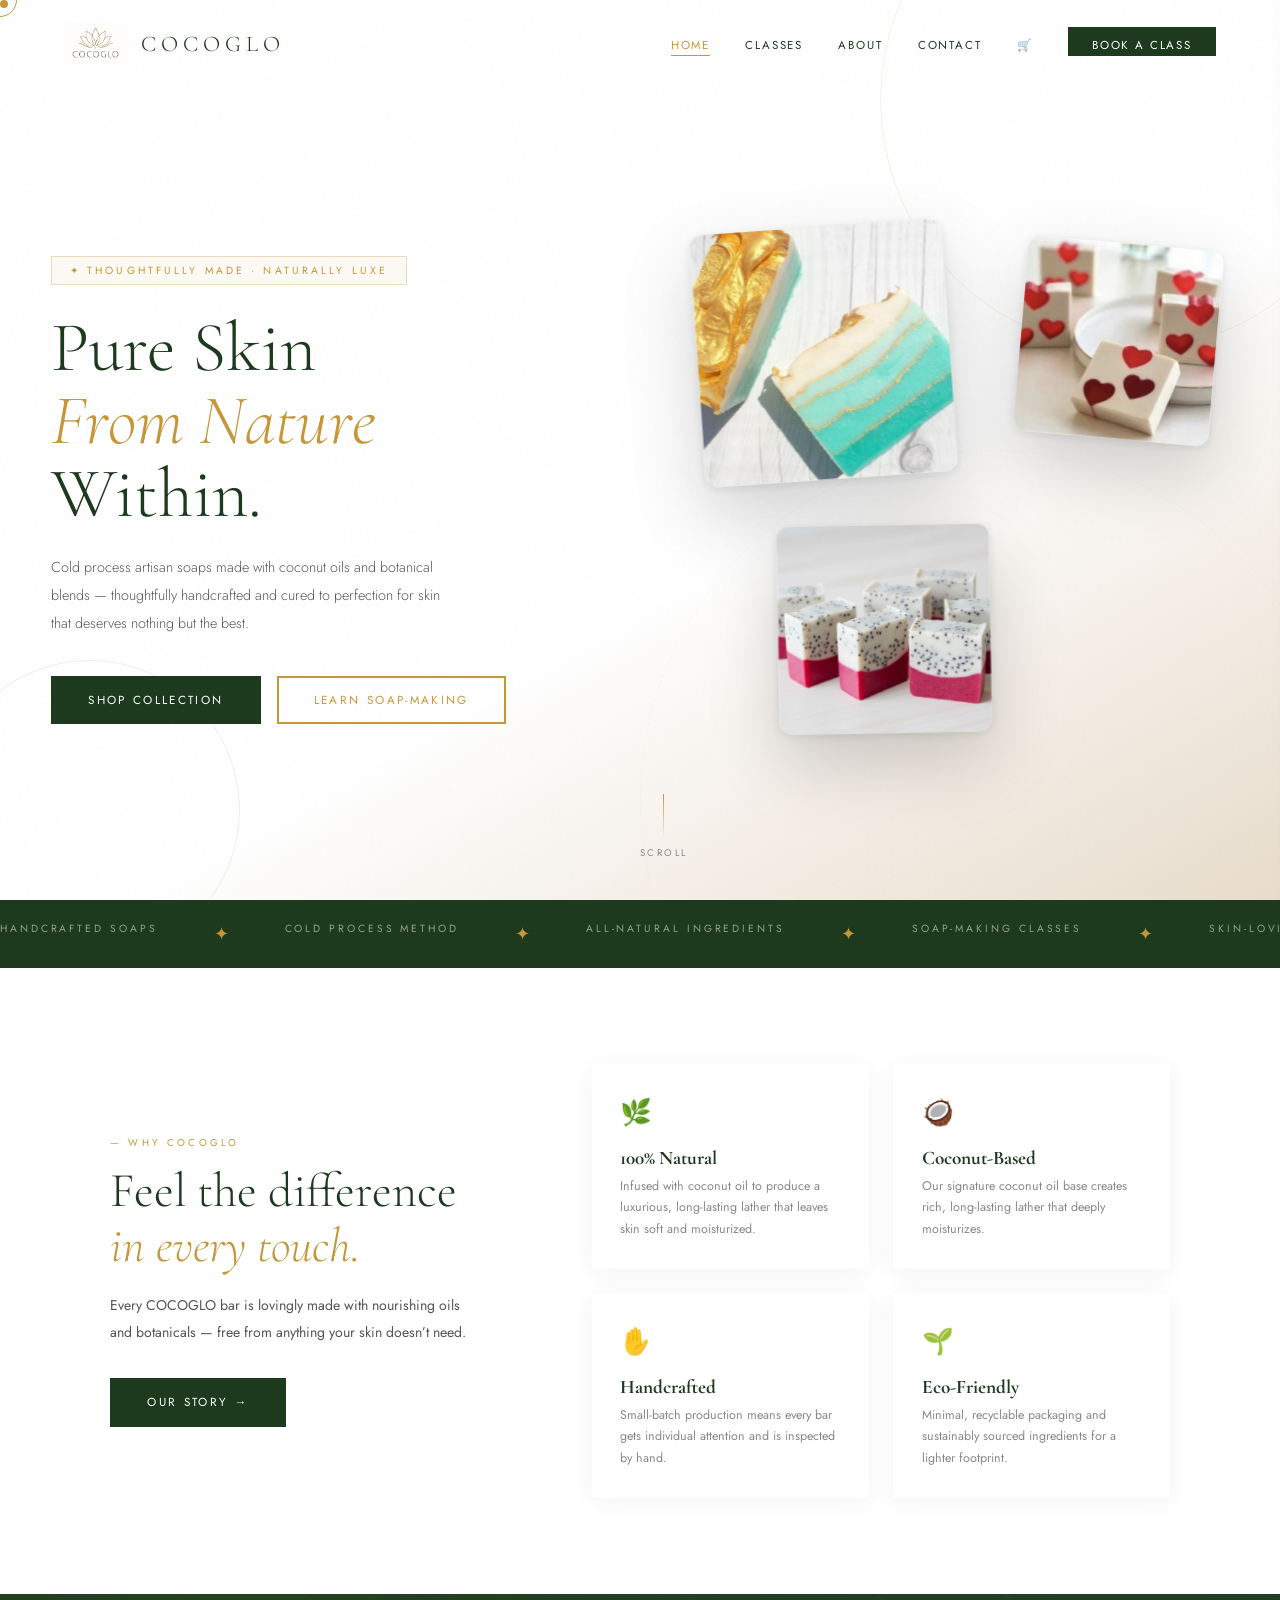
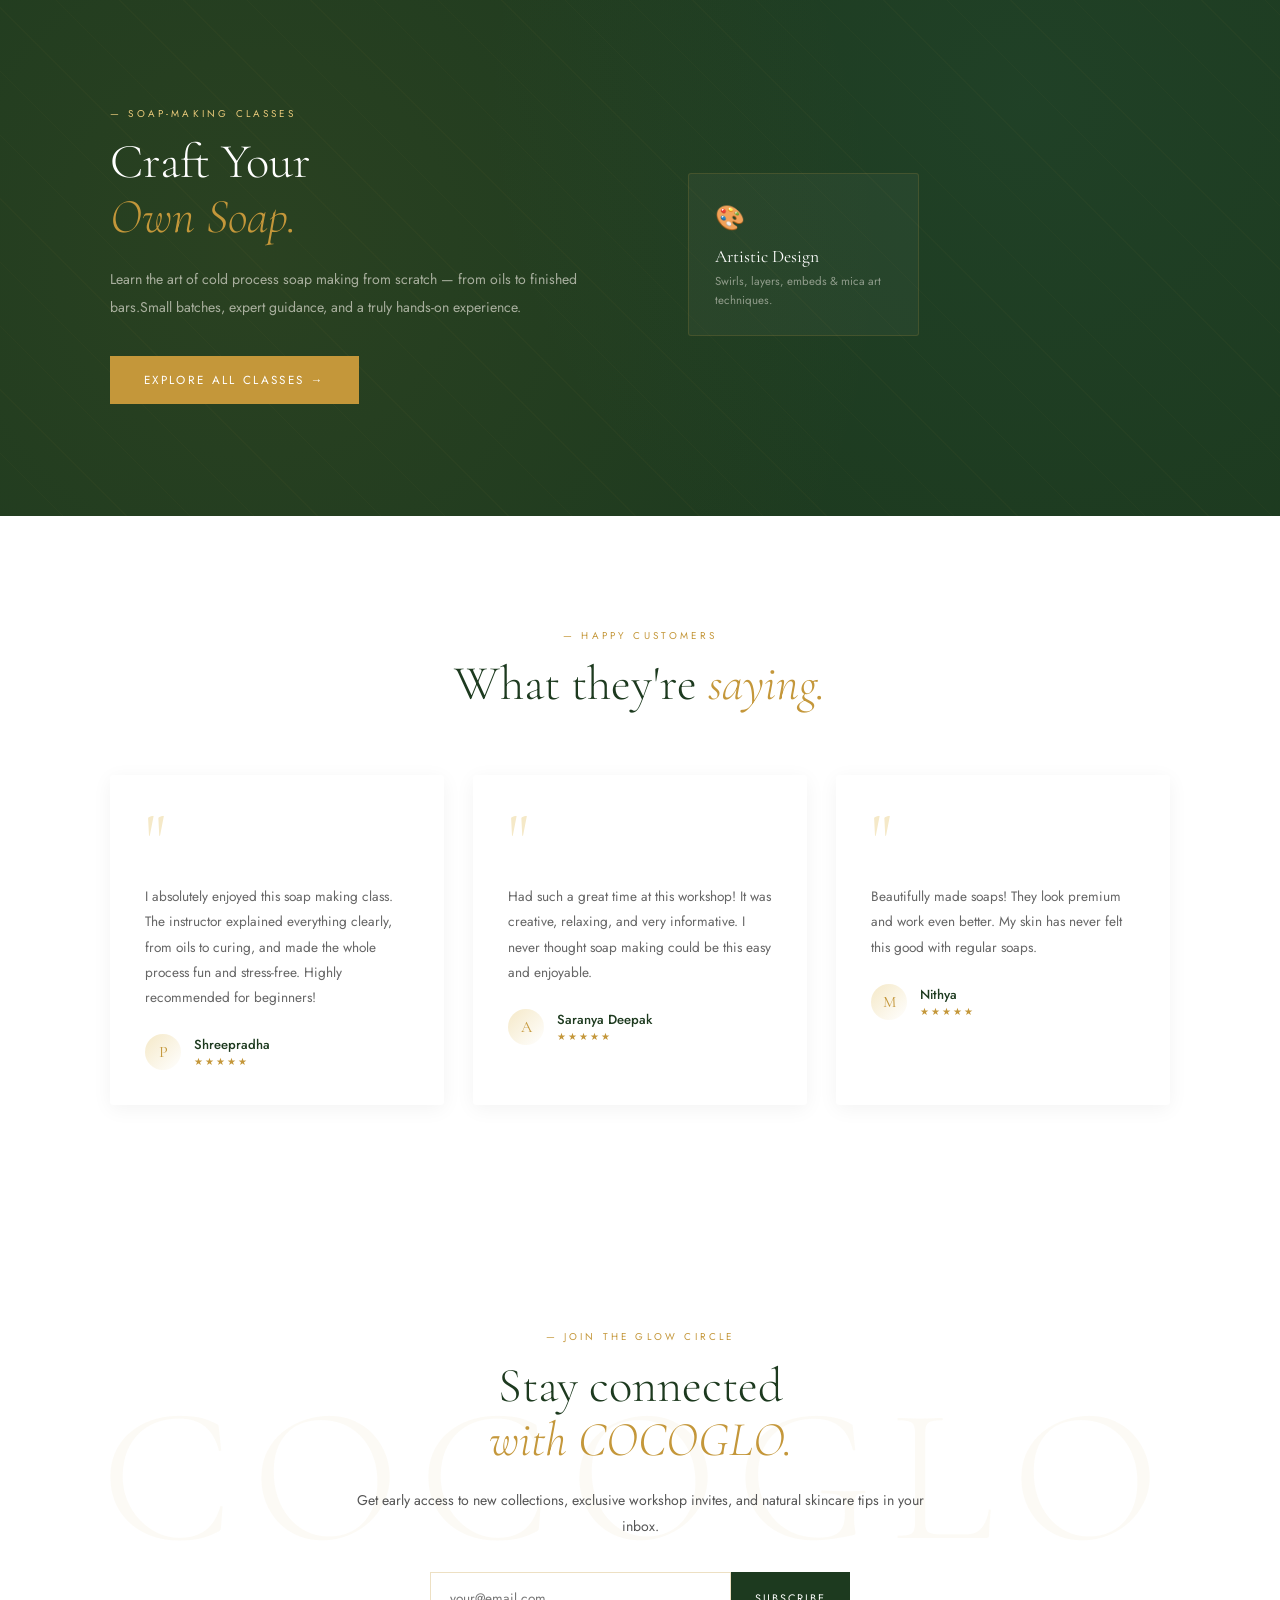
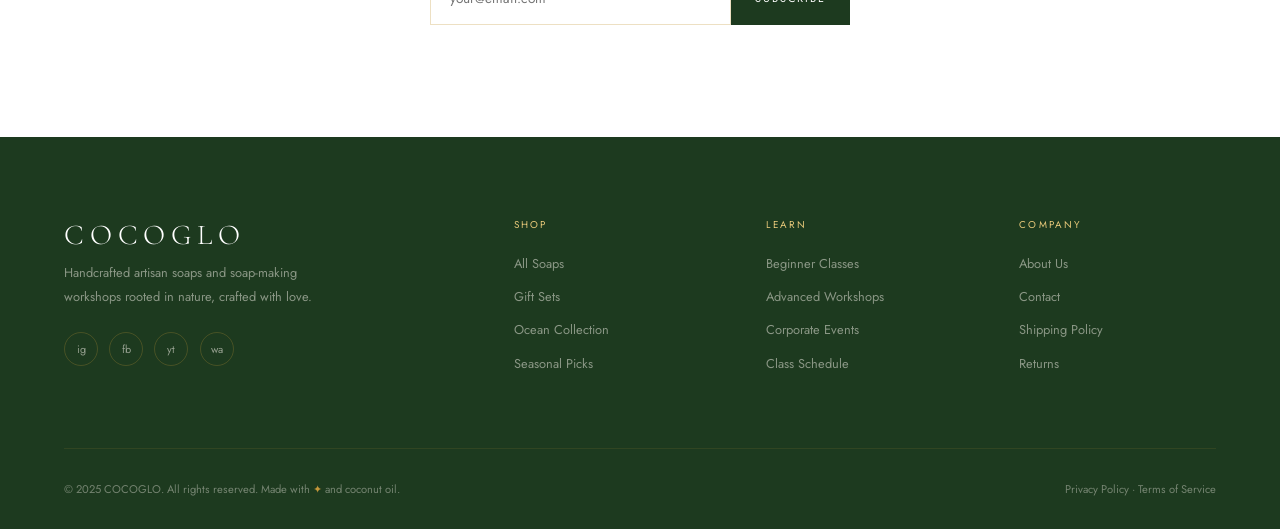
==== index.html @ 9d539be8 "file name change" ====
<!DOCTYPE html>
<html lang="en">
<head>
<meta charset="UTF-8">
<meta name="viewport" content="width=device-width, initial-scale=1.0">
<title>COCOGLO — Artisan Soaps & Workshops</title>
<link href="https://fonts.googleapis.com/css2?family=Cormorant+Garamond:ital,wght@0,300;0,400;0,500;0,600;1,300;1,400&family=Jost:wght@200;300;400;500;600&display=swap" rel="stylesheet">
<script>
const IMG_LOGO = "[data-uri]";
const IMG_HEARTS = "[data-uri]";
const IMG_DRAGON = "[data-uri]";
const IMG_TURQUOISE = "[data-uri]";
</script>
<style>

:root {
  --gold: #C4973A;
  --gold-light: #E8C97A;
  --gold-pale: #F5E9C8;
  --green-dark: #1D3A1F;
  --green-mid: #2E5430;
  --cream: #fff;
  --cream-deep: #fff;
  --teal: #5BBFB5;
  --white: #FFFFFF;
  --text: #1A1A1A;
  --text-mid: #555;
  --text-light: #888;
  --red: #C0394B;
  --shadow: 0 20px 60px rgba(0,0,0,0.1);
  --transition: cubic-bezier(0.23, 1, 0.32, 1);
}
*, *::before, *::after { margin:0; padding:0; box-sizing:border-box; }
html { scroll-behavior:smooth; font-size:16px; }
body { font-family:'Jost',sans-serif; background:var(--cream); color:var(--text); overflow-x:hidden; cursor:none; }

/* CURSOR */
#cursor { width:8px;height:8px;background:var(--gold);border-radius:50%;position:fixed;pointer-events:none;z-index:9999;transition:transform 0.15s,background 0.2s; }
#cursorRing { width:34px;height:34px;border:1.5px solid var(--gold);border-radius:50%;position:fixed;pointer-events:none;z-index:9999;transition:transform 0.08s ease,border-color 0.2s; }

/* NAV */
#navbar {
  position:fixed;top:0;left:0;right:0;z-index:500;
  display:flex;align-items:center;justify-content:space-between;
  padding:1.4rem 5%; transition:all 0.4s;
}
#navbar.scrolled {
  background:rgba(248,243,235,0.92);backdrop-filter:blur(16px);
  border-bottom:1px solid rgba(196,151,58,0.15);
  padding:1rem 5%;
}
.nav-logo { display:flex;align-items:center;gap:0.9rem;text-decoration:none; }
.nav-logo img { height:42px;width:auto; }
.nav-logo-text { font-family:'Cormorant Garamond',serif;font-size:1.4rem;font-weight:300;letter-spacing:0.22em;color:var(--green-dark); }
.nav-menu { display:flex;align-items:center;gap:2.2rem;list-style:none; }
.nav-menu a {
  font-size:0.72rem;letter-spacing:0.16em;text-transform:uppercase;
  color:var(--green-dark);text-decoration:none;font-weight:400;position:relative;padding-bottom:3px;
  transition:color 0.3s; cursor:pointer;
}
.nav-menu a::after { content:'';position:absolute;bottom:0;left:0;right:100%;height:1px;background:var(--gold);transition:right 0.3s; }
.nav-menu a:hover::after, .nav-menu a.active::after { right:0; }
.nav-menu a.active { color:var(--gold); }
.nav-cta-btn {
  background:var(--green-dark);color:var(--cream)!important;
  padding:0.6rem 1.5rem;letter-spacing:0.14em;transition:background 0.3s!important;
}
.nav-cta-btn:hover { background:var(--gold)!important; }
.nav-cta-btn::after { display:none!important; }
.cart-icon { position:relative;cursor:pointer; }
.cart-badge {
  position:absolute;top:-6px;right:-6px;
  background:var(--red);color:#fff;font-size:0.55rem;
  width:16px;height:16px;border-radius:50%;display:flex;align-items:center;justify-content:center;
}
.hamburger { display:none;flex-direction:column;gap:5px;cursor:pointer;padding:4px; }
.hamburger span { width:24px;height:1.5px;background:var(--green-dark);transition:all 0.3s; }

/* PAGES */
.page { display:none;min-height:100vh; }
.page.active { display:block; }

/* ─── ANIMATIONS ─── */
@keyframes fadeUp { from{opacity:0;transform:translateY(30px)}to{opacity:1;transform:translateY(0)} }
@keyframes fadeIn { from{opacity:0}to{opacity:1} }
@keyframes floatY { 0%,100%{transform:translateY(0)}50%{transform:translateY(-14px)} }
@keyframes rotateSlow { from{transform:rotate(0)}to{transform:rotate(360deg)} }
@keyframes ticker { from{transform:translateX(0)}to{transform:translateX(-50%)} }
@keyframes scaleIn { from{opacity:0;transform:scale(0.94)}to{opacity:1;transform:scale(1)} }

.reveal { opacity:0;transform:translateY(36px);transition:opacity 0.85s var(--transition),transform 0.85s var(--transition); }
.reveal.vis { opacity:1;transform:translateY(0); }
.reveal.d1{transition-delay:0.1s}.reveal.d2{transition-delay:0.2s}.reveal.d3{transition-delay:0.3s}.reveal.d4{transition-delay:0.45s}.reveal.d5{transition-delay:0.6s}

/* ─── HERO ─── */
.hero {
  min-height:100vh;display:flex;align-items:center;
  background:linear-gradient(150deg, var(--cream) 0%, var(--cream-deep) 60%, #e8dccb 100%);
  position:relative;overflow:hidden;padding-top:80px;
}
.hero-orb {
  position:absolute;border-radius:50%;pointer-events:none;
}
.hero-orb-1 { width:500px;height:500px;top:-150px;right:-100px;border:1px solid rgba(196,151,58,0.12);animation:rotateSlow 40s linear infinite; }
.hero-orb-2 { width:300px;height:300px;bottom:-60px;left:-60px;border:1px solid rgba(29,58,31,0.08);animation:rotateSlow 28s linear infinite reverse; }
.hero-orb-3 { width:700px;height:700px;top:50%;left:50%;transform:translate(-50%,-50%);border:1px dashed rgba(196,151,58,0.06);animation:rotateSlow 70s linear infinite; }
.hero-grain {
  position:absolute;inset:0;pointer-events:none;opacity:0.03;
  background-image:url("data:image/svg+xml,%3Csvg viewBox='0 0 256 256' xmlns='http://www.w3.org/2000/svg'%3E%3Cfilter id='noise'%3E%3CfeTurbulence type='fractalNoise' baseFrequency='0.9' numOctaves='4' stitchTiles='stitch'/%3E%3C/filter%3E%3Crect width='100%25' height='100%25' filter='url(%23noise)'/%3E%3C/svg%3E");
}
.hero-inner {
  max-width:1260px;width:92%;margin:0 auto;
  display:grid;grid-template-columns:1fr 1fr;gap:5rem;align-items:center;
  position:relative;z-index:2;padding:4rem 0;
}
.hero-eyebrow {
  display:inline-flex;align-items:center;gap:0.7rem;
  font-size:0.65rem;letter-spacing:0.3em;text-transform:uppercase;
  color:var(--gold);padding:0.4rem 1.1rem;
  border:1px solid rgba(196,151,58,0.3);background:rgba(196,151,58,0.05);
  margin-bottom:1.6rem;
  animation:fadeUp 0.7s ease forwards;opacity:0;
}
.hero-h1 {
  font-family:'Cormorant Garamond',serif;
  font-size:clamp(3.2rem,5.5vw,6rem);font-weight:300;line-height:1.04;
  color:var(--green-dark);margin-bottom:1.4rem;
  animation:fadeUp 0.7s 0.12s ease forwards;opacity:0;
}
.hero-h1 em{font-style:italic;color:var(--gold);}
.hero-p {
  font-size:0.9rem;color:var(--text-mid);line-height:1.95;max-width:400px;margin-bottom:2.4rem;font-weight:300;
  animation:fadeUp 0.7s 0.24s ease forwards;opacity:0;
}
.hero-actions {
  display:flex;gap:1rem;flex-wrap:wrap;
  animation:fadeUp 0.7s 0.36s ease forwards;opacity:0;
}
.btn { display:inline-block;font-family:'Jost',sans-serif;text-decoration:none;cursor:pointer;border:none;transition:all 0.3s; }
.btn-dark { background:var(--green-dark);color:var(--cream);padding:0.9rem 2.2rem;font-size:0.73rem;letter-spacing:0.2em;text-transform:uppercase;border:2px solid var(--green-dark); }
.btn-dark:hover { background:transparent;color:var(--green-dark); }
.btn-gold-outline { background:transparent;color:var(--gold);padding:0.9rem 2.2rem;font-size:0.73rem;letter-spacing:0.2em;text-transform:uppercase;border:2px solid var(--gold); }
.btn-gold-outline:hover { background:var(--gold);color:#fff; }
.btn-gold { background:var(--gold);color:#fff;padding:0.85rem 2rem;font-size:0.73rem;letter-spacing:0.2em;text-transform:uppercase;border:2px solid var(--gold); }
.btn-gold:hover { background:var(--green-dark);border-color:var(--green-dark); }
.btn-sm { padding:0.55rem 1.3rem!important;font-size:0.65rem!important; }

/* HERO VISUAL */
.hero-visual {
  perspective:1000px;
  animation:fadeIn 1s 0.4s ease forwards;opacity:0;
}
.soap-3d-stage {
  position:relative;width:100%;height:520px;
  transform-style:preserve-3d;
  animation:floatStage 7s ease-in-out infinite;
  transition:transform 0.5s ease;
}
@keyframes floatStage { 0%,100%{transform:rotateX(8deg) rotateY(-14deg)}50%{transform:rotateX(4deg) rotateY(-8deg)} }
.soap-float {
  position:absolute;border-radius:12px;overflow:hidden;
  box-shadow:0 30px 70px rgba(0,0,0,0.18),0 2px 10px rgba(0,0,0,0.1);
  transition:transform 0.5s var(--transition),box-shadow 0.5s;
}
.soap-float img { width:100%;height:100%;object-fit:cover;display:block; }
.sf1 { width:240px;height:240px;top:10px;left:30px;transform:translateZ(50px) rotateZ(-4deg);z-index:3; }
.sf2 { width:190px;height:190px;top:20px;right:20px;transform:translateZ(28px) rotateZ(5deg);z-index:2; }
.sf3 { width:210px;height:205px;bottom:20px;left:100px;transform:translateZ(12px) rotateZ(-1deg);z-index:1; }
.soap-float:hover { transform:translateZ(70px) rotateZ(-2deg) scale(1.04)!important;box-shadow:0 50px 100px rgba(0,0,0,0.22); }

.hero-scroll {
  position:absolute;bottom:2.5rem;left:50%;transform:translateX(-50%);
  display:flex;flex-direction:column;align-items:center;gap:0.5rem;
  font-size:0.6rem;letter-spacing:0.25em;text-transform:uppercase;
  color:var(--text-light);z-index:2;animation:fadeUp 1s 1s ease forwards;opacity:0;
}
.scroll-bar { width:1px;height:44px;background:linear-gradient(to bottom,var(--gold),transparent);animation:scrollPulse 2s ease-in-out infinite; }
@keyframes scrollPulse{0%,100%{opacity:0.3;transform:scaleY(0.6)}50%{opacity:1;transform:scaleY(1)}}

/* TICKER */
.ticker-wrap { background:var(--green-dark);padding:1.3rem 0;overflow:hidden; }
.ticker-track { display:flex;gap:3.5rem;white-space:nowrap;animation:ticker 22s linear infinite; }
.ticker-item { font-size:0.65rem;letter-spacing:0.28em;text-transform:uppercase;color:rgba(248,243,235,0.55); }
.ticker-dot { color:var(--gold);font-size:1.1em; }

/* ─── SECTION BASE ─── */
.section-wrap { max-width:1260px;width:92%;margin:0 auto; }
.sec-eyebrow { font-size:0.62rem;letter-spacing:0.32em;text-transform:uppercase;color:var(--gold);margin-bottom:0.9rem; }
.sec-title { font-family:'Cormorant Garamond',serif;font-size:clamp(2rem,3.8vw,3.6rem);font-weight:300;line-height:1.12;color:var(--green-dark); }
.sec-title em { font-style:italic;color:var(--gold); }
.sec-title-sm { font-size:clamp(1.5rem,2.5vw,2.2rem)!important; }

/* ─── HOME: FEATURE STRIP ─── */
.feature-strip { padding:6rem 5%;background:var(--cream); }
.feature-strip .section-wrap { display:grid;grid-template-columns:1fr 1.5fr;gap:6rem;align-items:center; }
.feature-cards { display:grid;grid-template-columns:1fr 1fr;gap:1.5rem; }
.fcard {
  background:var(--white);padding:1.8rem;border-radius:3px;
  box-shadow:0 4px 24px rgba(0,0,0,0.05);
  transition:transform 0.4s var(--transition),box-shadow 0.4s;
  border-top:2px solid transparent;
}
.fcard:hover { transform:translateY(-8px);box-shadow:0 20px 50px rgba(0,0,0,0.1);border-top-color:var(--gold); }
.fcard-icon { font-size:1.6rem;margin-bottom:0.9rem; }
.fcard-title { font-family:'Cormorant Garamond',serif;font-size:1.2rem;color:var(--green-dark);margin-bottom:0.4rem; }
.fcard-text { font-size:0.78rem;color:var(--text-light);line-height:1.7; }

/* ─── HOME: FEATURED PRODUCTS ─── */
.feat-prods { padding:6rem 5%;background:var(--cream-deep); }
.feat-prods-header { display:flex;align-items:flex-end;justify-content:space-between;flex-wrap:wrap;gap:1.5rem;margin-bottom:3.5rem; }
.prod-grid { display:grid;grid-template-columns:repeat(3,1fr);gap:2rem; }
.prod-card {
  background:var(--white);border-radius:4px;overflow:hidden;position:relative;
  box-shadow:0 4px 24px rgba(0,0,0,0.06);
  transition:transform 0.5s var(--transition),box-shadow 0.5s;
  transform-style:preserve-3d;
}
.prod-card:hover { transform:translateY(-14px) rotateX(4deg);box-shadow:0 36px 80px rgba(0,0,0,0.14); }
.prod-img { width:100%;aspect-ratio:4/3;overflow:hidden; }
.prod-img img { width:100%;height:100%;object-fit:cover;transition:transform 0.7s var(--transition); }
.prod-card:hover .prod-img img { transform:scale(1.09); }
.prod-badge { position:absolute;top:1rem;left:1rem;background:var(--green-dark);color:var(--cream);font-size:0.58rem;letter-spacing:0.15em;text-transform:uppercase;padding:0.28rem 0.7rem; }
.prod-badge.new { background:var(--gold); }
.prod-body { padding:1.5rem; }
.prod-tag { font-size:0.6rem;letter-spacing:0.18em;text-transform:uppercase;color:var(--gold);margin-bottom:0.4rem; }
.prod-name { font-family:'Cormorant Garamond',serif;font-size:1.35rem;color:var(--green-dark);margin-bottom:0.4rem; }
.prod-desc { font-size:0.78rem;color:var(--text-light);line-height:1.7;margin-bottom:1.2rem; }
.prod-foot { display:flex;align-items:center;justify-content:space-between; }
.prod-price { font-family:'Cormorant Garamond',serif;font-size:1.25rem;color:var(--green-dark); }
.prod-add { font-size:0.62rem;letter-spacing:0.18em;text-transform:uppercase;color:var(--gold);border:1px solid rgba(196,151,58,0.35);padding:0.45rem 1rem;background:transparent;cursor:pointer;transition:all 0.3s;font-family:'Jost',sans-serif; }
.prod-add:hover { background:var(--gold);color:#fff;border-color:var(--gold); }

/* ─── HOME: WORKSHOP TEASER ─── */
.ws-teaser { padding:7rem 5%;background:var(--green-dark);position:relative;overflow:hidden; }
.ws-teaser::before { content:'';position:absolute;inset:0;background:radial-gradient(circle at 20% 50%,rgba(196,151,58,0.08),transparent 60%),radial-gradient(circle at 80% 20%,rgba(91,191,181,0.05),transparent 50%); }
.ws-teaser::after { content:'';position:absolute;inset:0;background-image:repeating-linear-gradient(45deg,transparent,transparent 44px,rgba(196,151,58,0.03) 44px,rgba(196,151,58,0.03) 45px); }
.ws-teaser-inner { display:grid;grid-template-columns:1fr 1fr;gap:6rem;align-items:center;position:relative;z-index:1; }
.ws-teaser .sec-eyebrow { color:var(--gold-light); }
.ws-teaser .sec-title { color:var(--cream); }
.ws-p { font-size:0.88rem;color:rgba(248,243,235,0.62);line-height:1.95;margin:1.4rem 0 2.2rem; }
.ws-stats { display:grid;grid-template-columns:repeat(3,1fr);gap:1.5rem;margin-top:3rem; }
.ws-stat { border-left:1px solid rgba(196,151,58,0.25);padding-left:1rem; }
.ws-stat-num { font-family:'Cormorant Garamond',serif;font-size:2.4rem;color:var(--gold-light);font-weight:300; }
.ws-stat-label { font-size:0.68rem;letter-spacing:0.16em;text-transform:uppercase;color:rgba(248,243,235,0.45); }
.ws-grid-cards { display:grid;grid-template-columns:1fr 1fr;gap:1.2rem; }
.ws-gc {
  background:rgba(255,255,255,0.04);border:1px solid rgba(196,151,58,0.18);
  padding:1.6rem;border-radius:3px;transition:all 0.4s;cursor:default;
}
.ws-gc:hover { background:rgba(196,151,58,0.1);border-color:rgba(196,151,58,0.45);transform:translateY(-4px); }
.ws-gc-icon { font-size:1.5rem;margin-bottom:0.7rem; }
.ws-gc-name { font-family:'Cormorant Garamond',serif;font-size:1.1rem;color:var(--cream);margin-bottom:0.3rem; }
.ws-gc-text { font-size:0.72rem;color:rgba(248,243,235,0.5);line-height:1.65; }

/* ─── HOME: TESTIMONIALS ─── */
.testi-sec { padding:7rem 5%;background:var(--cream); }
.testi-sec .section-wrap { max-width:1100px; }
.testi-header { text-align:center;margin-bottom:4rem; }
.testi-grid { display:grid;grid-template-columns:repeat(3,1fr);gap:1.8rem; }
.tcard {
  background:var(--white);padding:2.2rem;border-radius:3px;
  box-shadow:0 4px 20px rgba(0,0,0,0.05);position:relative;
  transition:transform 0.4s var(--transition),box-shadow 0.4s;
}
.tcard:hover { transform:translateY(-9px);box-shadow:0 24px 55px rgba(0,0,0,0.1); }
.tcard-quote { font-family:'Cormorant Garamond',serif;font-size:4.5rem;color:var(--gold-pale);line-height:0.8;margin-bottom:1rem; }
.tcard-text { font-size:0.85rem;color:#666;line-height:1.85;margin-bottom:1.5rem; }
.tcard-auth { display:flex;align-items:center;gap:0.8rem; }
.tcard-ava { width:36px;height:36px;border-radius:50%;background:linear-gradient(135deg,var(--gold-pale),var(--cream-deep));display:flex;align-items:center;justify-content:center;font-family:'Cormorant Garamond',serif;font-size:1rem;color:var(--gold); }
.tcard-name { font-size:0.82rem;color:var(--green-dark);font-weight:500; }
.tcard-stars { font-size:0.62rem;color:var(--gold);letter-spacing:2px; }

/* ─── SHOP PAGE ─── */
.shop-hero { padding:8rem 5% 4rem;background:linear-gradient(150deg,var(--cream),var(--cream-deep));text-align:center; }
.shop-hero .sec-title { font-size:clamp(2.5rem,4vw,4rem); }
.shop-filter {
  padding:2rem 5%;background:var(--white);
  border-bottom:1px solid rgba(196,151,58,0.12);
  display:flex;align-items:center;gap:1rem;flex-wrap:wrap;
}
.filter-btn {
  font-size:0.65rem;letter-spacing:0.16em;text-transform:uppercase;
  padding:0.55rem 1.4rem;border:1px solid rgba(196,151,58,0.25);
  background:transparent;color:var(--text-mid);cursor:pointer;
  font-family:'Jost',sans-serif;transition:all 0.3s;border-radius:30px;
}
.filter-btn.active,.filter-btn:hover { background:var(--green-dark);color:var(--cream);border-color:var(--green-dark); }
.shop-grid-wrap { padding:4rem 5% 7rem;background:var(--cream); }
.shop-grid { display:grid;grid-template-columns:repeat(auto-fill,minmax(280px,1fr));gap:2rem;max-width:1260px;margin:0 auto; }

/* ─── CART SIDEBAR ─── */
.cart-overlay { position:fixed;inset:0;background:rgba(0,0,0,0.45);z-index:800;display:none;animation:fadeIn 0.3s; }
.cart-overlay.open { display:block; }
.cart-sidebar {
  position:fixed;top:0;right:-420px;width:380px;height:100vh;
  background:var(--cream);z-index:900;
  transition:right 0.4s var(--transition);
  padding:2rem;overflow-y:auto;
  display:flex;flex-direction:column;
  box-shadow:-10px 0 40px rgba(0,0,0,0.12);
}
.cart-sidebar.open { right:0; }
.cart-sidebar-head { display:flex;align-items:center;justify-content:space-between;margin-bottom:2rem; }
.cart-close { background:none;border:none;cursor:pointer;font-size:1.4rem;color:var(--green-dark); }
.cart-items { flex:1;overflow-y:auto; }
.cart-item { display:flex;gap:1rem;padding:1rem 0;border-bottom:1px solid rgba(196,151,58,0.12); }
.cart-item-img { width:60px;height:60px;object-fit:cover;border-radius:4px; }
.cart-item-info { flex:1; }
.cart-item-name { font-family:'Cormorant Garamond',serif;font-size:1.05rem;color:var(--green-dark); }
.cart-item-price { font-size:0.8rem;color:var(--gold); }
.cart-item-remove { background:none;border:none;cursor:pointer;font-size:0.8rem;color:var(--text-light);margin-top:0.3rem;font-family:'Jost',sans-serif; }
.cart-total { border-top:2px solid rgba(196,151,58,0.2);padding-top:1.2rem;margin-top:1rem; }
.cart-total-row { display:flex;justify-content:space-between;font-family:'Cormorant Garamond',serif;font-size:1.3rem;color:var(--green-dark);margin-bottom:1rem; }
.cart-empty { text-align:center;padding:3rem 0;color:var(--text-light);font-size:0.88rem; }

/* ─── ABOUT PAGE ─── */
.about-hero { min-height:60vh;display:flex;align-items:center;padding:9rem 5% 5rem;background:linear-gradient(150deg,var(--cream),var(--cream-deep)); }
.about-hero-inner { max-width:1260px;width:100%;margin:0 auto;display:grid;grid-template-columns:1fr 1fr;gap:6rem;align-items:center; }
.about-logo-circle {
  width:100%;max-width:400px;aspect-ratio:1;
  background:var(--cream-deep);border-radius:50%;
  display:flex;align-items:center;justify-content:center;
  position:relative;margin:0 auto;
  box-shadow:inset 0 0 60px rgba(196,151,58,0.06),0 20px 60px rgba(0,0,0,0.08);
}
.about-logo-circle::before { content:'';position:absolute;inset:18px;border-radius:50%;border:1px dashed rgba(196,151,58,0.28);animation:rotateSlow 25s linear infinite; }
.about-logo-circle::after { content:'';position:absolute;inset:36px;border-radius:50%;border:1px solid rgba(196,151,58,0.1);animation:rotateSlow 40s linear infinite reverse; }
.about-logo-circle img { width:62%;position:relative;z-index:1; }
.about-stat-cards { display:flex;flex-direction:column;gap:0.8rem;margin-top:2rem; }
.asc { background:var(--white);border-radius:40px;padding:0.8rem 1.5rem;display:flex;align-items:center;gap:1rem;box-shadow:0 6px 24px rgba(0,0,0,0.07); }
.asc-num { font-family:'Cormorant Garamond',serif;font-size:1.5rem;color:var(--green-dark); }
.asc-label { font-size:0.65rem;letter-spacing:0.12em;text-transform:uppercase;color:var(--text-light); }
.about-values { padding:6rem 5%;background:var(--cream-deep); }
.values-grid { display:grid;grid-template-columns:repeat(4,1fr);gap:2rem;margin-top:3.5rem; }
.val-card { padding:2rem;background:var(--white);border-radius:4px;text-align:center;box-shadow:0 4px 20px rgba(0,0,0,0.05);transition:transform 0.4s var(--transition); }
.val-card:hover { transform:translateY(-8px); }
.val-icon { font-size:2rem;margin-bottom:1rem; }
.val-name { font-family:'Cormorant Garamond',serif;font-size:1.2rem;color:var(--green-dark);margin-bottom:0.5rem; }
.val-text { font-size:0.78rem;color:var(--text-light);line-height:1.7; }
.about-story { padding:7rem 5%;background:var(--cream); }
.story-inner { max-width:1260px;margin:0 auto;display:grid;grid-template-columns:1fr 1fr;gap:7rem;align-items:start; }
.story-text p { font-size:0.9rem;color:#666;line-height:1.95;margin-bottom:1.2rem; }
.story-ingr { display:flex;flex-wrap:wrap;gap:0.6rem;margin-top:2rem; }
.ingr-tag { background:rgba(196,151,58,0.08);border:1px solid rgba(196,151,58,0.2);color:var(--gold);font-size:0.68rem;letter-spacing:0.12em;text-transform:uppercase;padding:0.3rem 0.85rem;border-radius:30px; }
.story-img-stack { position:relative;height:480px; }
.simg { position:absolute;border-radius:8px;overflow:hidden;box-shadow:0 20px 50px rgba(0,0,0,0.14); }
.simg img { width:100%;height:100%;object-fit:cover;display:block; }
.simg-1 { width:62%;height:65%;top:0;left:0; }
.simg-2 { width:52%;height:55%;bottom:0;right:0; }

/* ─── CLASSES PAGE ─── */
.classes-hero { min-height:55vh;display:flex;align-items:center;justify-content:center;text-align:center;padding:9rem 5% 5rem;background:var(--green-dark);position:relative;overflow:hidden; }
.classes-hero::before { content:'';position:absolute;inset:0;background:radial-gradient(circle at 50% 50%,rgba(196,151,58,0.12),transparent 70%); }
.classes-hero .sec-eyebrow { color:var(--gold-light); }
.classes-hero .sec-title { color:var(--cream);font-size:clamp(2.5rem,4.5vw,5rem); }
.classes-hero-p { font-size:0.9rem;color:rgba(248,243,235,0.62);line-height:1.9;max-width:560px;margin:1.2rem auto 2.2rem; }
.class-cats { padding:2.5rem 5%;background:var(--cream-deep);display:flex;align-items:center;gap:1rem;flex-wrap:wrap; }
.cat-btn { font-size:0.65rem;letter-spacing:0.16em;text-transform:uppercase;padding:0.6rem 1.5rem;border:1px solid rgba(196,151,58,0.3);background:transparent;color:var(--text-mid);cursor:pointer;font-family:'Jost',sans-serif;transition:all 0.3s;border-radius:2px; }
.cat-btn.active,.cat-btn:hover { background:var(--gold);color:#fff;border-color:var(--gold); }
.classes-section { padding:5rem 5% 8rem;background:var(--cream); }
.classes-grid { display:grid;grid-template-columns:repeat(auto-fill,minmax(320px,1fr));gap:2.2rem;max-width:1260px;margin:0 auto; }
.class-card {
  background:var(--white);border-radius:6px;overflow:hidden;
  box-shadow:0 6px 30px rgba(0,0,0,0.07);
  transition:transform 0.5s var(--transition),box-shadow 0.5s;
  display:flex;flex-direction:column;
}
.class-card:hover { transform:translateY(-12px);box-shadow:0 30px 70px rgba(0,0,0,0.13); }
.class-card-banner {
  height:180px;display:flex;align-items:center;justify-content:center;
  font-size:4rem;position:relative;overflow:hidden;
}
.class-card-body { padding:1.8rem;flex:1;display:flex;flex-direction:column; }
.class-level { font-size:0.6rem;letter-spacing:0.22em;text-transform:uppercase;padding:0.25rem 0.7rem;border-radius:30px;display:inline-block;margin-bottom:0.8rem; }
.level-beg { background:rgba(91,191,181,0.12);color:var(--teal); }
.level-int { background:rgba(196,151,58,0.12);color:var(--gold); }
.level-adv { background:rgba(29,58,31,0.1);color:var(--green-dark); }
.level-corp { background:rgba(192,57,75,0.1);color:var(--red); }
.class-name { font-family:'Cormorant Garamond',serif;font-size:1.5rem;color:var(--green-dark);margin-bottom:0.5rem; }
.class-desc { font-size:0.8rem;color:var(--text-light);line-height:1.75;margin-bottom:1.2rem;flex:1; }
.class-meta { display:flex;gap:1.2rem;flex-wrap:wrap;margin-bottom:1.2rem; }
.class-meta-item { font-size:0.7rem;color:var(--text-mid);display:flex;align-items:center;gap:0.35rem; }
.class-meta-icon { font-size:0.85em; }
.class-card-foot { display:flex;align-items:center;justify-content:space-between;padding-top:1rem;border-top:1px solid rgba(196,151,58,0.12); }
.class-price { font-family:'Cormorant Garamond',serif;font-size:1.35rem;color:var(--green-dark); }
.book-btn { font-size:0.62rem;letter-spacing:0.18em;text-transform:uppercase;background:var(--green-dark);color:var(--cream);padding:0.6rem 1.2rem;border:none;cursor:pointer;font-family:'Jost',sans-serif;transition:background 0.3s; }
.book-btn:hover { background:var(--gold); }

/* BOOKING MODAL */
.modal-overlay { position:fixed;inset:0;background:rgba(10,20,10,0.65);z-index:1000;display:none;align-items:center;justify-content:center;padding:2rem; }
.modal-overlay.open { display:flex;animation:fadeIn 0.3s; }
.modal-box {
  background:var(--cream);max-width:540px;width:100%;
  border-radius:6px;padding:3rem;position:relative;
  animation:scaleIn 0.35s var(--transition);
  max-height:90vh;overflow-y:auto;
}
.modal-close { position:absolute;top:1.2rem;right:1.5rem;background:none;border:none;font-size:1.5rem;cursor:pointer;color:var(--text-mid); }
.modal-title { font-family:'Cormorant Garamond',serif;font-size:1.9rem;color:var(--green-dark);margin-bottom:0.4rem; }
.modal-sub { font-size:0.8rem;color:var(--text-light);margin-bottom:2rem; }
.form-group { margin-bottom:1.3rem; }
.form-label { display:block;font-size:0.65rem;letter-spacing:0.18em;text-transform:uppercase;color:var(--text-mid);margin-bottom:0.5rem; }
.form-input, .form-select, .form-textarea {
  width:100%;padding:0.85rem 1rem;border:1px solid rgba(196,151,58,0.3);
  background:var(--white);font-family:'Jost',sans-serif;font-size:0.85rem;color:var(--text);outline:none;
  transition:border-color 0.3s;border-radius:2px;
}
.form-input:focus,.form-select:focus,.form-textarea:focus { border-color:var(--gold); }
.form-textarea { resize:vertical;min-height:90px; }
.form-row { display:grid;grid-template-columns:1fr 1fr;gap:1rem; }
.form-submit { width:100%;background:var(--green-dark);color:var(--cream);padding:1rem;border:none;cursor:pointer;font-size:0.72rem;letter-spacing:0.22em;text-transform:uppercase;font-family:'Jost',sans-serif;transition:background 0.3s;margin-top:0.5rem; }
.form-submit:hover { background:var(--gold); }
.form-success { text-align:center;padding:2rem 0;display:none; }
.form-success-icon { font-size:3rem;margin-bottom:1rem; }
.form-success-msg { font-family:'Cormorant Garamond',serif;font-size:1.5rem;color:var(--green-dark); }

/* ─── CONTACT PAGE ─── */
.contact-hero { padding:9rem 5% 5rem;background:linear-gradient(150deg,var(--cream),var(--cream-deep));text-align:center; }
.contact-inner { padding:5rem 5% 8rem;background:var(--cream); }
.contact-grid { display:grid;grid-template-columns:1fr 1.3fr;gap:6rem;max-width:1100px;margin:0 auto;align-items:start; }
.contact-info-item { margin-bottom:2rem;display:flex;gap:1rem;align-items:flex-start; }
.ci-icon { font-size:1.3rem;margin-top:0.1rem; }
.ci-label { font-size:0.62rem;letter-spacing:0.2em;text-transform:uppercase;color:var(--gold);margin-bottom:0.3rem; }
.ci-val { font-size:0.88rem;color:var(--text-mid);line-height:1.6; }
.contact-social { display:flex;gap:0.8rem;margin-top:2rem; }
.soc-btn { width:40px;height:40px;border:1px solid rgba(196,151,58,0.3);border-radius:50%;display:flex;align-items:center;justify-content:center;font-size:0.75rem;color:var(--gold);text-decoration:none;transition:all 0.3s; }
.soc-btn:hover { background:var(--gold);color:#fff;border-color:var(--gold); }
.contact-form-card { background:var(--white);padding:3rem;border-radius:4px;box-shadow:0 8px 40px rgba(0,0,0,0.07); }
.contact-form-title { font-family:'Cormorant Garamond',serif;font-size:1.6rem;color:var(--green-dark);margin-bottom:0.4rem; }
.contact-form-sub { font-size:0.78rem;color:var(--text-light);margin-bottom:2rem; }

/* ─── FOOTER ─── */
footer { background:var(--green-dark);padding:5rem 5% 2rem; }
.footer-inner { max-width:1260px;margin:0 auto; }
.footer-grid { display:grid;grid-template-columns:2fr 1fr 1fr 1fr;gap:3.5rem;margin-bottom:4rem; }
.footer-brand-name { font-family:'Cormorant Garamond',serif;font-size:1.8rem;font-weight:300;letter-spacing:0.2em;color:var(--cream);margin-bottom:0.6rem; }
.footer-brand-desc { font-size:0.8rem;color:rgba(248,243,235,0.5);line-height:1.85;max-width:260px;margin-bottom:1.5rem; }
.footer-social { display:flex;gap:0.7rem; }
.fsoc { width:34px;height:34px;border:1px solid rgba(196,151,58,0.25);border-radius:50%;display:flex;align-items:center;justify-content:center;color:rgba(248,243,235,0.55);font-size:0.68rem;text-decoration:none;transition:all 0.3s; }
.fsoc:hover { background:var(--gold);border-color:var(--gold);color:#fff; }
.footer-col-title { font-size:0.62rem;letter-spacing:0.22em;text-transform:uppercase;color:var(--gold-light);margin-bottom:1.2rem; }
.footer-links { list-style:none; }
.footer-links li { margin-bottom:0.65rem; }
.footer-links a { font-size:0.8rem;color:rgba(248,243,235,0.5);text-decoration:none;transition:color 0.3s;cursor:pointer; }
.footer-links a:hover { color:var(--gold-light); }
.footer-bottom { border-top:1px solid rgba(196,151,58,0.12);padding-top:2rem;display:flex;align-items:center;justify-content:space-between;flex-wrap:wrap;gap:1rem; }
.footer-bottom p { font-size:0.7rem;color:rgba(248,243,235,0.4); }
.footer-lotus { color:var(--gold); }

/* NOTIFICATION */
.toast {
  position:fixed;bottom:2rem;right:2rem;background:var(--green-dark);color:var(--cream);
  padding:1rem 1.6rem;border-radius:4px;font-size:0.8rem;z-index:2000;
  transform:translateY(80px);opacity:0;transition:all 0.4s var(--transition);
  box-shadow:0 10px 30px rgba(0,0,0,0.2);display:flex;align-items:center;gap:0.6rem;
}
.toast.show { transform:translateY(0);opacity:1; }
.toast-icon { color:var(--gold); }

/* ─── RESPONSIVE ─── */
@media(max-width:1024px) {
  .hero-inner { grid-template-columns:1fr;gap:3rem; }
  .hero-visual { display:flex;justify-content:center; }
  .soap-3d-stage { height:380px;width:380px; }
  .ws-teaser-inner,.about-hero-inner,.story-inner,.contact-grid { grid-template-columns:1fr;gap:3rem; }
  .feature-strip .section-wrap,.ws-teaser-inner { grid-template-columns:1fr; }
  .prod-grid { grid-template-columns:1fr 1fr; }
  .values-grid { grid-template-columns:1fr 1fr; }
  .footer-grid { grid-template-columns:1fr 1fr; }
  .testi-grid { grid-template-columns:1fr 1fr; }
}
@media(max-width:768px) {
  .nav-menu { display:none; }
  .hamburger { display:flex; }
  .nav-menu.mobile-open { display:flex;flex-direction:column;position:absolute;top:100%;left:0;right:0;background:rgba(248,243,235,0.97);backdrop-filter:blur(12px);padding:1.5rem 5%;gap:1.2rem;border-bottom:1px solid rgba(196,151,58,0.15); }
  .prod-grid,.classes-grid { grid-template-columns:1fr; }
  .testi-grid { grid-template-columns:1fr; }
  .footer-grid { grid-template-columns:1fr; }
  .values-grid { grid-template-columns:1fr 1fr; }
  .ws-grid-cards { grid-template-columns:1fr; }
  .hero-visual { display:none; }
  .form-row { grid-template-columns:1fr; }
  .cart-sidebar { width:100%;right:-100vw; }
  .cart-sidebar.open { right:0; }
}
@media(max-width:480px) { .values-grid { grid-template-columns:1fr; } }

</style>
</head>
<body>

<div id="cursor"></div>
<div id="cursorRing"></div>

<!-- TOAST -->
<div class="toast" id="toast"></div>

<!-- CART OVERLAY -->
<div class="cart-overlay" id="cartOverlay" onclick="closeCart()"></div>
<div class="cart-sidebar" id="cartSidebar">
  <div class="cart-sidebar-head">
    <span style="font-family:'Cormorant Garamond',serif;font-size:1.4rem;color:var(--green-dark)">Your Cart</span>
    <button class="cart-close" onclick="closeCart()">✕</button>
  </div>
  <div class="cart-items" id="cartItems"></div>
  <div class="cart-total" id="cartTotalRow" style="display:none">
    <div class="cart-total-row"><span>Total</span><span id="cartTotal">₹0</span></div>
    <button class="btn btn-dark" style="width:100%" id="cartCheckout" onclick="showToast('Checkout coming soon! 🌿')">Proceed to Checkout</button>
  </div>
</div>

<!-- BOOKING MODAL -->
<div class="modal-overlay" id="bookingModal">
  <div class="modal-box">
    <button class="modal-close" onclick="closeBookingModal()">✕</button>
    <h2 class="modal-title">Book Your Seat</h2>
    <p class="modal-sub"><strong id="modalClassName"></strong> — <span id="modalClassPrice"></span> per person</p>
    <form id="bookingFormEl">
      <div class="form-row">
        <div class="form-group"><label class="form-label">First Name</label><input class="form-input" type="text" required placeholder="Priya"></div>
        <div class="form-group"><label class="form-label">Last Name</label><input class="form-input" type="text" required placeholder="Sharma"></div>
      </div>
      <div class="form-group"><label class="form-label">Email Address</label><input class="form-input" type="email" required placeholder="you@email.com"></div>
      <div class="form-group"><label class="form-label">Phone Number</label><input class="form-input" type="tel" required placeholder="+91 98765 43210"></div>
      <div class="form-row">
        <div class="form-group">
          <label class="form-label">Preferred Date</label>
          <input class="form-input" type="date" required>
        </div>
        <div class="form-group">
          <label class="form-label">No. of Participants</label>
          <select class="form-select">
            <option>1 person</option><option>2 people</option><option>3 people</option><option>4 people</option><option>5+ people</option>
          </select>
        </div>
      </div>
      <div class="form-group"><label class="form-label">Special Requests</label><textarea class="form-textarea" placeholder="Any allergies, dietary needs, or special requests..."></textarea></div>
      <button type="submit" class="form-submit">Confirm Booking ✦</button>
    </form>
    <div class="form-success" id="bookingSuccess">
      <div class="form-success-icon">🌿</div>
      <div class="form-success-msg">Booking Confirmed!</div>
      <p style="font-size:0.82rem;color:var(--text-light);margin-top:0.7rem">We'll send a confirmation email shortly. See you at the workshop!</p>
    </div>
  </div>
</div>

<!-- NAVBAR -->
<nav id="navbar">
  <a class="nav-logo" onclick="navigate('home')" style="cursor:pointer">
    <img data-logo src="" alt="COCOGLO">
    <span class="nav-logo-text">COCOGLO</span>
  </a>
  <ul class="nav-menu" id="navMenu">
    <li><a data-nav="home" onclick="navigate('home')">Home</a></li>
    <!-- <li><a data-nav="shop" onclick="navigate('shop')">Shop</a></li> -->
    <li><a data-nav="classes" onclick="navigate('classes')">Classes</a></li>
    <li><a data-nav="about" onclick="navigate('about')">About</a></li>
    <li><a data-nav="contact" onclick="navigate('contact')">Contact</a></li>
    <li>
      <a onclick="openCart()" style="cursor:pointer" class="cart-icon">
        🛒
        <span class="cart-badge" id="cartBadge" style="display:none">0</span>
      </a>
    </li>
    <li><a class="nav-cta-btn" onclick="navigate('classes')">Book a Class</a></li>
  </ul>
  <div class="hamburger" id="hamburger"><span></span><span></span><span></span></div>
</nav>

<!-- ═══════════════ HOME PAGE ═══════════════ -->
<div class="page active" id="page-home">
  <!-- HERO -->
  <section class="hero">
    <div class="hero-orb hero-orb-1"></div>
    <div class="hero-orb hero-orb-2"></div>
    <div class="hero-orb hero-orb-3"></div>
    <div class="hero-grain"></div>
    <div class="hero-inner">
      <div class="hero-text">
        <div class="hero-eyebrow">✦ Thoughtfully Made · Naturally Luxe</div>
        <h1 class="hero-h1">Pure Skin<br><em>From Nature</em><br>Within.</h1>
        <p class="hero-p">Cold process artisan soaps made with coconut oils and botanical blends — thoughtfully handcrafted and cured to perfection for skin that deserves nothing but the best.</p>
        <div class="hero-actions">
          <button class="btn btn-dark" onclick="navigate('shop')">Shop Collection</button>
          <button class="btn btn-gold-outline" onclick="navigate('classes')">Learn Soap-Making</button>
        </div>
      </div>
      <div class="hero-visual">
        <div class="soap-3d-stage" id="soapStage">
          <div class="soap-float sf1"><img id="heroImg1" alt="Turquoise soap"></div>
          <div class="soap-float sf2"><img id="heroImg2" alt="Heart soap"></div>
          <div class="soap-float sf3"><img id="heroImg3" alt="Dragon fruit soap"></div>
        </div>
      </div>
    </div>
    <div class="hero-scroll"><div class="scroll-bar"></div><span>Scroll</span></div>
  </section>

  <!-- TICKER -->
  <div class="ticker-wrap">
    <div class="ticker-track">
      <span class="ticker-item">Handcrafted Soaps</span><span class="ticker-dot">✦</span>
      <span class="ticker-item">Cold Process Method</span><span class="ticker-dot">✦</span>
      <span class="ticker-item">All-Natural Ingredients</span><span class="ticker-dot">✦</span>
      <span class="ticker-item">Soap-Making Classes</span><span class="ticker-dot">✦</span>
      <span class="ticker-item">Skin-loving formulations</span><span class="ticker-dot">✦</span>
      <span class="ticker-item">Crafted, not manufactured</span><span class="ticker-dot">✦</span>
    <span class="ticker-item">Handcrafted Soaps</span><span class="ticker-dot">✦</span>
      <span class="ticker-item">Cold Process Method</span><span class="ticker-dot">✦</span>
      <span class="ticker-item">All-Natural Ingredients</span><span class="ticker-dot">✦</span>
      <span class="ticker-item">Soap-Making Classes</span><span class="ticker-dot">✦</span>
      <span class="ticker-item">Skin-loving formulations</span><span class="ticker-dot">✦</span>
      <span class="ticker-item">Crafted, not manufactured</span><span class="ticker-dot">✦</span>
  
    </div>
  </div>

  <!-- FEATURE STRIP -->
  <section class="feature-strip">
    <div class="section-wrap">
      <div>
        <p class="sec-eyebrow reveal">— Why COCOGLO</p>
        <h2 class="sec-title reveal d1">Feel the difference<br><em>in every touch.</em></h2>
        <p class="reveal d2" style="font-size:0.88rem;color:var(--text-mid);line-height:1.9;max-width:360px;margin-top:1.2rem;margin-bottom:2rem">Every COCOGLO bar is lovingly made with nourishing oils and botanicals — free from anything your skin doesn’t need.</p>
        <button class="btn btn-dark reveal d3" onclick="navigate('about')">Our Story →</button>
      </div>
      <div class="feature-cards">
        <div class="fcard reveal d1"><div class="fcard-icon">🌿</div><h3 class="fcard-title">100% Natural</h3><p class="fcard-text">Infused with coconut oil to produce a luxurious, long-lasting lather that leaves skin soft and moisturized.</p></div>
        <div class="fcard reveal d2"><div class="fcard-icon">🥥</div><h3 class="fcard-title">Coconut-Based</h3><p class="fcard-text">Our signature coconut oil base creates rich, long-lasting lather that deeply moisturizes.</p></div>
        <div class="fcard reveal d3"><div class="fcard-icon">✋</div><h3 class="fcard-title">Handcrafted</h3><p class="fcard-text">Small-batch production means every bar gets individual attention and is inspected by hand.</p></div>
        <div class="fcard reveal d4"><div class="fcard-icon">🌱</div><h3 class="fcard-title">Eco-Friendly</h3><p class="fcard-text">Minimal, recyclable packaging and sustainably sourced ingredients for a lighter footprint.</p></div>
      </div>
    </div>
  </section>

  <!-- FEATURED PRODUCTS -->
  <section class="feat-prods" style="display: none;">
    <div class="section-wrap" >
      <div class="feat-prods-header">
        <div>
          <p class="sec-eyebrow reveal">— Our Collection</p>
          <h2 class="sec-title reveal d1">Each bar,<br><em>a little luxury</em></h2>
        </div>
        <button class="btn btn-gold-outline reveal d2" onclick="navigate('shop')">View All Soaps →</button>
      </div>
      <div class="prod-grid" id="homeProdGrid">
        <div class="prod-card reveal d1">
          <div class="prod-img"><img id="hp1" alt="Turquoise soap"></div>
          <span class="prod-badge">Bestseller</span>
          <div class="prod-body">
            <p class="prod-tag">Ocean Series</p>
            <h3 class="prod-name">Turquoise Tide</h3>
            <p class="prod-desc">Sea minerals & coconut oil with gold mica layers — a luxurious, calming experience.</p>
            <div class="prod-foot"><span class="prod-price">₹420</span><button class="prod-add" onclick="addToCart(1,'Turquoise Tide',420)">Add to Cart</button></div>
          </div>
        </div>
        <div class="prod-card reveal d2">
          <div class="prod-img"><img id="hp2" alt="Heart soap"></div>
          <div class="prod-body">
            <p class="prod-tag">Love Collection</p>
            <h3 class="prod-name">Rose Heart</h3>
            <p class="prod-desc">Creamy goat milk base with rose fragrance — stunning embeds perfect for gifting.</p>
            <div class="prod-foot"><span class="prod-price">₹380</span><button class="prod-add" onclick="addToCart(2,'Rose Heart',380)">Add to Cart</button></div>
          </div>
        </div>
        <div class="prod-card reveal d3">
          <div class="prod-img"><img id="hp3" alt="Dragon fruit soap"></div>
          <span class="prod-badge new">New</span>
          <div class="prod-body">
            <p class="prod-tag">Fruit Series</p>
            <h3 class="prod-name">Dragon Fruit</h3>
            <p class="prod-desc">Vivid two-tone bar with real poppy seeds for gentle exfoliation and fruity glow.</p>
            <div class="prod-foot"><span class="prod-price">₹450</span><button class="prod-add" onclick="addToCart(3,'Dragon Fruit',450)">Add to Cart</button></div>
          </div>
        </div>
      </div>
    </div>
  </section>

  <!-- WORKSHOP TEASER -->
  <section class="ws-teaser">
    <div class="section-wrap ws-teaser-inner">
      <div class="workshop-text">
        <p class="sec-eyebrow reveal">— Soap-Making Classes</p>
        <h2 class="sec-title reveal d1">Craft Your<br><em>Own Soap.</em></h2>
        <p class="ws-p reveal d2">Learn the art of cold process soap making from scratch — from oils to finished bars.Small batches, expert guidance, and a truly hands-on experience.</p>
        <button class="btn btn-gold reveal d3" onclick="navigate('classes')">Explore All Classes →</button>
        <div class="ws-stats" style="display: none;">
          <div class="ws-stat reveal d1"><div class="ws-stat-num">500+</div><div class="ws-stat-label">Soaps Created</div></div>
          <div class="ws-stat reveal d2"><div class="ws-stat-num">200+</div><div class="ws-stat-label">Happy Students</div></div>
          <div class="ws-stat reveal d3"><div class="ws-stat-num">6</div><div class="ws-stat-label">Class Types</div></div>
        </div>
      </div>
      <div class="ws-grid-cards" >
        <div class="ws-gc reveal d1" style="display: none;"><div class="ws-gc-icon">🌿</div><div class="ws-gc-name">Beginner</div><div class="ws-gc-text">Melt & pour technique. Perfect starting point. Take home 6 soaps.</div></div>
        <div class="ws-gc reveal d2" style="display: none;"><div class="ws-gc-icon">🧪</div><div class="ws-gc-name">Cold Process</div><div class="ws-gc-text">Full saponification science. Master the original craft.</div></div>
        <div class="ws-gc reveal d3"><div class="ws-gc-icon">🎨</div><div class="ws-gc-name">Artistic Design</div><div class="ws-gc-text">Swirls, layers, embeds & mica art techniques.</div></div>
        <div class="ws-gc reveal d4" style="display: none;"><div class="ws-gc-icon">🏢</div><div class="ws-gc-name">Corporate</div><div class="ws-gc-text">Team-building sessions with custom branding.</div></div>
      </div>
    </div>
  </section>

  <!-- TESTIMONIALS -->
  <section class="testi-sec">
    <div class="section-wrap">
      <div class="testi-header">
        <p class="sec-eyebrow reveal">— Happy Customers</p>
        <h2 class="sec-title reveal d1">What they're <em>saying.</em></h2>
      </div>
      <div class="testi-grid">
        <div class="tcard reveal d1">
          <div class="tcard-quote">"</div>
          <p class="tcard-text">I absolutely enjoyed this soap making class. The instructor explained everything clearly, from oils to curing, and made the whole process fun and stress-free. Highly recommended for beginners!</p>
          <div class="tcard-auth"><div class="tcard-ava">P</div><div><div class="tcard-name">Shreepradha</div><div class="tcard-stars">★★★★★</div></div></div>
        </div>
        <div class="tcard reveal d2">
          <div class="tcard-quote">"</div>
          <p class="tcard-text">Had such a great time at this workshop! It was creative, relaxing, and very informative. I never thought soap making could be this easy and enjoyable.</p>
          <div class="tcard-auth"><div class="tcard-ava">A</div><div><div class="tcard-name">Saranya Deepak</div><div class="tcard-stars">★★★★★</div></div></div>
        </div>
        <div class="tcard reveal d3">
          <div class="tcard-quote">"</div>
          <p class="tcard-text">Beautifully made soaps! They look premium and work even better. My skin has never felt this good with regular soaps.</p>
          <div class="tcard-auth"><div class="tcard-ava">M</div><div><div class="tcard-name">Nithya</div><div class="tcard-stars">★★★★★</div></div></div>
        </div>
      </div>
    </div>
  </section>

  <!-- HOME CTA -->
  <section style="padding:7rem 5%;text-align:center;background:var(--cream-deep);position:relative;overflow:hidden">
    <div style="position:absolute;inset:0;display:flex;align-items:center;justify-content:center;pointer-events:none"><span style="font-family:'Cormorant Garamond',serif;font-size:15vw;font-weight:300;color:rgba(196,151,58,0.05);letter-spacing:0.1em;white-space:nowrap">COCOGLO</span></div>
    <div style="position:relative;z-index:1;max-width:600px;margin:0 auto">
      <p class="sec-eyebrow reveal">— Join the Glow Circle</p>
      <h2 class="sec-title reveal d1">Stay connected<br><em>with COCOGLO.</em></h2>
      <p class="reveal d2" style="font-size:0.88rem;color:var(--text-mid);line-height:1.9;margin:1.2rem 0 2rem">Get early access to new collections, exclusive workshop invites, and natural skincare tips in your inbox.</p>
      <div class="reveal d3" style="display:flex;max-width:420px;margin:0 auto">
        <input type="email" id="nlEmail" style="flex:1;padding:0.95rem 1.2rem;border:1px solid rgba(196,151,58,0.3);background:var(--white);font-family:'Jost',sans-serif;font-size:0.85rem;outline:none" placeholder="your@email.com">
        <button style="background:var(--green-dark);color:var(--cream);padding:0.95rem 1.5rem;border:none;cursor:pointer;font-size:0.68rem;letter-spacing:0.18em;text-transform:uppercase;font-family:'Jost',sans-serif;transition:background 0.3s" onmouseover="this.style.background='var(--gold)'" onmouseout="this.style.background='var(--green-dark)'" onclick="showToast('✨ Welcome to the Glow Circle!')">Subscribe</button>
      </div>
    </div>
  </section>

  <!-- FOOTER (embedded in home, but shared via JS) -->
  <div id="homeFooter"></div>
</div>

<!-- ═══════════════ SHOP PAGE ═══════════════ -->
<div class="page" id="page-shop">
  <section class="shop-hero">
    <p class="sec-eyebrow reveal">— Our Collection</p>
    <h2 class="sec-title reveal d1" style="font-size:clamp(2.5rem,4vw,4.2rem)">Artisan <em>Soaps</em></h2>
    <p class="reveal d2" style="font-size:0.88rem;color:var(--text-mid);line-height:1.9;max-width:480px;margin:1rem auto 0">Each bar handcrafted with natural ingredients, made in small batches for the best quality.</p>
  </section>
  <div class="shop-filter">
    <button class="filter-btn active" data-filter="all">All Soaps</button>
    <button class="filter-btn" data-filter="ocean">Ocean</button>
    <button class="filter-btn" data-filter="love">Love</button>
    <button class="filter-btn" data-filter="fruit">Fruit</button>
    <button class="filter-btn" data-filter="premium">Premium</button>
    <button class="filter-btn" data-filter="botanical">Botanical</button>
    <button class="filter-btn" data-filter="wellness">Wellness</button>
  </div>
  <div class="shop-grid-wrap">
    <div class="shop-grid" id="shopGrid"></div>
  </div>
  <div id="shopFooter"></div>
</div>

<!-- ═══════════════ ABOUT PAGE ═══════════════ -->
<div class="page" id="page-about">
  <section class="about-hero">
    <div class="about-hero-inner">
      <div>
        <p class="sec-eyebrow reveal">— Our Story</p>
        <h2 class="sec-title reveal d1" style="font-size:clamp(2.5rem,4.5vw,4.5rem)">Made with<br><em>love, coconut</em><br>& craft.</h2>
        <p class="reveal d2" style="font-size:0.9rem;color:var(--text-mid);line-height:1.95;max-width:460px;margin:1.5rem 0 2rem">COCOGLO was born from a passion for clean beauty and the healing power of natural ingredients. We believe skincare should be honest, sustainable, and deeply nourishing.</p>
        <button class="btn btn-dark reveal d3" onclick="navigate('shop')">Shop Our Soaps</button>
      </div>
      <div>
        <div class="about-logo-circle reveal d2">
          <img data-logo src="" alt="COCOGLO Logo">
        </div>
        <div class="about-stat-cards" style="max-width:300px;margin:1.5rem auto 0">
          <div class="asc reveal d3"><span class="asc-num">500+</span><span class="asc-label">Soaps Handcrafted</span></div>
          <div class="asc reveal d4"><span class="asc-num">200+</span><span class="asc-label">Workshop Students</span></div>
          <div class="asc reveal d5"><span class="asc-num">3+</span><span class="asc-label">Years of Crafting</span></div>
        </div>
      </div>
    </div>
  </section>

  <section class="about-values">
    <div class="section-wrap">
      <div style="text-align:center;margin-bottom:1rem">
        <p class="sec-eyebrow reveal">— What We Stand For</p>
        <h2 class="sec-title reveal d1">Our <em>Values.</em></h2>
      </div>
      <div class="values-grid">
        <div class="val-card reveal d1"><div class="val-icon">🌿</div><div class="val-name">100% Natural</div><p class="val-text">No parabens, sulfates, synthetic dyes or harmful chemicals. Ever.</p></div>
        <div class="val-card reveal d2"><div class="val-icon">✋</div><div class="val-name">Handcrafted</div><p class="val-text">Every bar is made by hand in small batches with personal care and attention.</p></div>
        <div class="val-card reveal d3"><div class="val-icon">🌱</div><div class="val-name">Sustainable</div><p class="val-text">Eco-friendly packaging and ethically sourced ingredients for a lighter footprint.</p></div>
        <div class="val-card reveal d4"><div class="val-icon">💛</div><div class="val-name">Community</div><p class="val-text">Sharing knowledge through workshops, empowering others to create naturally.</p></div>
      </div>
    </div>
  </section>

  <section class="about-story">
    <div class="story-inner section-wrap">
      <div class="story-text">
        <p class="sec-eyebrow reveal">— The COCOGLO Story</p>
        <h2 class="sec-title reveal d1">From kitchen to <em>community.</em></h2>
        <p class="reveal d2" style="margin-top:1.5rem">It all started in a small kitchen with a passion for natural beauty and a frustration with chemical-laden commercial soaps. The founder began experimenting with coconut oil, shea butter, and botanicals — and the results were extraordinary.</p>
        <p class="reveal d3">Word spread quickly. Friends asked for bars. Family demanded more. What started as a personal project quickly grew into COCOGLO — a brand rooted in the belief that what you put on your skin matters as much as what you put in your body.</p>
        <p class="reveal d4">Today, COCOGLO handcrafts every bar with the same care and intention as that very first batch, and shares the craft through workshops that inspire others to connect with the slow, meditative art of soap-making.</p>
        <div class="story-ingr reveal d5">
          <span class="ingr-tag">Coconut Oil</span><span class="ingr-tag">Shea Butter</span><span class="ingr-tag">Rose Clay</span>
          <span class="ingr-tag">Activated Charcoal</span><span class="ingr-tag">Turmeric</span><span class="ingr-tag">Lavender</span>
          <span class="ingr-tag">Poppy Seeds</span><span class="ingr-tag">Gold Mica</span><span class="ingr-tag">Jojoba Oil</span>
        </div>
      </div>
      <div class="story-img-stack reveal d2">
        <div class="simg simg-1"><img id="aboutImg1" alt="COCOGLO soaps"></div>
        <div class="simg simg-2"><img id="aboutImg2" alt="COCOGLO soaps"></div>
      </div>
    </div>
  </section>
  <div id="aboutFooter"></div>
</div>

<!-- ═══════════════ CLASSES PAGE ═══════════════ -->
<div class="page" id="page-classes">
  <section class="classes-hero">
    <div style="position:relative;z-index:1">
      <p class="sec-eyebrow reveal">— Soap-Making Workshops</p>
      <h2 class="sec-title reveal d1">Learn the <em>Art.</em><br>Master the Craft.</h2>
      <p class="classes-hero-p reveal d2">Hands-on workshops for every skill level — from your first melt & pour to advanced cold process artistry. All materials included. Small groups, expert guidance.</p>
      <button class="btn btn-gold reveal d3" onclick="document.querySelector('.classes-section').scrollIntoView({behavior:'smooth'})">See All Classes ↓</button>
    </div>
  </section>
  <div class="class-cats">
    <button class="cat-btn active" data-cat="all">All Classes</button>
    <button class="cat-btn" data-cat="beginner">Beginner</button>
    <button class="cat-btn" data-cat="intermediate">Intermediate</button>
    <button class="cat-btn" data-cat="advanced">Advanced</button>
    <button class="cat-btn" data-cat="corporate">Corporate</button>
  </div>
  <section class="classes-section">
    <div class="classes-grid" id="classesGrid"></div>
  </section>
  <!-- WHAT'S INCLUDED -->
  <section style="padding:6rem 5%;background:var(--cream-deep)">
    <div class="section-wrap" style="text-align:center">
      <p class="sec-eyebrow reveal">— Every Class Includes</p>
      <h2 class="sec-title reveal d1" style="margin-bottom:3rem">Everything you <em>need.</em></h2>
      <div style="display:grid;grid-template-columns:repeat(auto-fill,minmax(200px,1fr));gap:2rem;max-width:1000px;margin:0 auto">
        <div class="val-card reveal d1"><div class="val-icon">🧴</div><div class="val-name">All Materials</div><p class="val-text">Oils, lye (where applicable), colorants, fragrances & molds provided.</p></div>
        <div class="val-card reveal d2"><div class="val-icon">👨‍🏫</div><div class="val-name">Expert Guidance</div><p class="val-text">Step-by-step instruction from our certified soap artisans.</p></div>
        <div class="val-card reveal d3"><div class="val-icon">🎁</div><div class="val-name">Take-Home Soaps</div><p class="val-text">Leave with all the soaps you create on the day — beautifully packaged.</p></div>
        <div class="val-card reveal d4"><div class="val-icon">📜</div><div class="val-name">Certificate</div><p class="val-text">Digital certificate of completion to share your new skill with pride.</p></div>
        <div class="val-card reveal d5"><div class="val-icon">📖</div><div class="val-name">Recipe Booklet</div><p class="val-text">Printed recipe booklet so you can continue crafting at home.</p></div>
      </div>
    </div>
  </section>
  <div id="classesFooter"></div>
</div>

<!-- ═══════════════ CONTACT PAGE ═══════════════ -->
<div class="page" id="page-contact">
  <section class="contact-hero">
    <p class="sec-eyebrow reveal">— Get in Touch</p>
    <h2 class="sec-title reveal d1" style="font-size:clamp(2.5rem,4vw,4.2rem)">We'd love to <em>hear from you.</em></h2>
    <p class="reveal d2" style="font-size:0.88rem;color:var(--text-mid);line-height:1.9;max-width:480px;margin:1rem auto 0">Whether you have a question about our soaps, want to book a class, or explore wholesale — we're here.</p>
  </section>
  <section class="contact-inner">
    <div class="contact-grid">
      <div>
        <p class="sec-eyebrow reveal">— Find Us</p>
        <h2 class="sec-title sec-title-sm reveal d1" style="margin-bottom:2.5rem">Say <em>Hello.</em></h2>
        <div class="contact-info-item reveal d2">
          <span class="ci-icon">📍</span>
          <div><div class="ci-label">Location</div><div class="ci-val">Bengaluru, Karnataka, India<br>Available for pickup & local delivery</div></div>
        </div>
        <div class="contact-info-item reveal d3">
          <span class="ci-icon">📧</span>
          <div><div class="ci-label">Email</div><div class="ci-val">hello@cocoglo.in<br>orders@cocoglo.in</div></div>
        </div>
        <div class="contact-info-item reveal d4">
          <span class="ci-icon">📱</span>
          <div><div class="ci-label">Phone / WhatsApp</div><div class="ci-val">+91 98765 43210</div></div>
        </div>
        <div class="contact-info-item reveal d5">
          <span class="ci-icon">🕐</span>
          <div><div class="ci-label">Workshop Hours</div><div class="ci-val">Tuesday–Sunday: 10am – 6pm<br>Closed Mondays</div></div>
        </div>
        <div class="contact-social reveal d5">
          <a href="#" class="soc-btn">ig</a>
          <a href="#" class="soc-btn">fb</a>
          <a href="#" class="soc-btn">yt</a>
          <a href="#" class="soc-btn">wa</a>
        </div>
      </div>
      <div class="contact-form-card reveal d2">
        <div class="contact-form-title">Send a Message</div>
        <p class="contact-form-sub">We typically respond within 24 hours.</p>
        <form id="contactFormEl">
          <div class="form-row">
            <div class="form-group"><label class="form-label">First Name</label><input class="form-input" type="text" required placeholder="Priya"></div>
            <div class="form-group"><label class="form-label">Last Name</label><input class="form-input" type="text" required placeholder="Sharma"></div>
          </div>
          <div class="form-group"><label class="form-label">Email</label><input class="form-input" type="email" required placeholder="you@email.com"></div>
          <div class="form-group"><label class="form-label">Phone</label><input class="form-input" type="tel" placeholder="+91 98765 43210"></div>
          <div class="form-group">
            <label class="form-label">Inquiry Type</label>
            <select class="form-select">
              <option>General Inquiry</option>
              <option>Product / Order</option>
              <option>Class Booking</option>
              <option>Wholesale / Bulk</option>
              <option>Corporate Event</option>
              <option>Custom Soap Order</option>
            </select>
          </div>
          <div class="form-group"><label class="form-label">Message</label><textarea class="form-textarea" required placeholder="Tell us how we can help you..."></textarea></div>
          <button type="submit" class="form-submit">Send Message ✦</button>
        </form>
        <div class="form-success" id="contactSuccess">
          <div class="form-success-icon">🌸</div>
          <div class="form-success-msg">Message Sent!</div>
          <p style="font-size:0.82rem;color:var(--text-light);margin-top:0.7rem">Thank you for reaching out! We'll get back to you within 24 hours.</p>
        </div>
      </div>
    </div>
  </section>
  <div id="contactFooter"></div>
</div>


<!-- Footer template -->
<div id="_footerTemplate" style="display:none">

<footer>
  <div class="footer-inner">
    <div class="footer-grid">
      <div>
        <div class="footer-brand-name">COCOGLO</div>
        <p class="footer-brand-desc">Handcrafted artisan soaps and soap-making workshops rooted in nature, crafted with love.</p>
        <div class="footer-social">
          <a href="#" class="fsoc">ig</a><a href="#" class="fsoc">fb</a><a href="#" class="fsoc">yt</a><a href="#" class="fsoc">wa</a>
        </div>
      </div>
      <div>
        <p class="footer-col-title">Shop</p>
        <ul class="footer-links">
          <li><a onclick="navigate('shop')">All Soaps</a></li>
          <li><a onclick="navigate('shop')">Gift Sets</a></li>
          <li><a onclick="navigate('shop')">Ocean Collection</a></li>
          <li><a onclick="navigate('shop')">Seasonal Picks</a></li>
        </ul>
      </div>
      <div>
        <p class="footer-col-title">Learn</p>
        <ul class="footer-links">
          <li><a onclick="navigate('classes')">Beginner Classes</a></li>
          <li><a onclick="navigate('classes')">Advanced Workshops</a></li>
          <li><a onclick="navigate('classes')">Corporate Events</a></li>
          <li><a onclick="navigate('classes')">Class Schedule</a></li>
        </ul>
      </div>
      <div>
        <p class="footer-col-title">Company</p>
        <ul class="footer-links">
          <li><a onclick="navigate('about')">About Us</a></li>
          <li><a onclick="navigate('contact')">Contact</a></li>
          <li><a>Shipping Policy</a></li>
          <li><a>Returns</a></li>
        </ul>
      </div>
    </div>
    <div class="footer-bottom">
      <p>© 2025 COCOGLO. All rights reserved. Made with <span class="footer-lotus">✦</span> and coconut oil.</p>
      <p>Privacy Policy · Terms of Service</p>
    </div>
  </div>
</footer>

</div>

<script>

// ─── CURSOR ───
const cursor = document.getElementById('cursor');
const ring = document.getElementById('cursorRing');
let mx=0,my=0,rx=0,ry=0;
document.addEventListener('mousemove',e=>{
  mx=e.clientX;my=e.clientY;
  cursor.style.left=(mx-4)+'px';cursor.style.top=(my-4)+'px';
});
(function animRing(){
  rx+=(mx-rx-17)*0.13;ry+=(my-ry-17)*0.13;
  ring.style.left=rx+'px';ring.style.top=ry+'px';
  requestAnimationFrame(animRing);
})();
document.querySelectorAll('a,button,.prod-card,.class-card,.fcard,.val-card').forEach(el=>{
  el.addEventListener('mouseenter',()=>{cursor.style.transform='scale(2.5)';ring.style.transform='scale(1.5)';ring.style.borderColor='var(--green-dark)';});
  el.addEventListener('mouseleave',()=>{cursor.style.transform='scale(1)';ring.style.transform='scale(1)';ring.style.borderColor='var(--gold)';});
});

// ─── ROUTER ───
const pages = {
  home: document.getElementById('page-home'),
  shop: document.getElementById('page-shop'),
  about: document.getElementById('page-about'),
  classes: document.getElementById('page-classes'),
  contact: document.getElementById('page-contact'),
};
function navigate(id){
  Object.values(pages).forEach(p=>p.classList.remove('active'));
  if(pages[id]) pages[id].classList.add('active');
  window.scrollTo({top:0,behavior:'smooth'});
  document.querySelectorAll('[data-nav]').forEach(a=>{
    a.classList.toggle('active', a.dataset.nav===id);
  });
  initReveal();
  if(id==='shop') renderShop();
  if(id==='classes') renderClasses();
}

// ─── NAVBAR ───
const navbar = document.getElementById('navbar');
window.addEventListener('scroll',()=>navbar.classList.toggle('scrolled',window.scrollY>60));

// ─── MOBILE MENU ───
const hamburger = document.getElementById('hamburger');
const navMenu = document.getElementById('navMenu');
hamburger.addEventListener('click',()=>navMenu.classList.toggle('mobile-open'));
document.querySelectorAll('[data-nav]').forEach(a=>a.addEventListener('click',()=>{
  navMenu.classList.remove('mobile-open');
}));

// ─── SCROLL REVEAL ───
function initReveal(){
  const els = document.querySelectorAll('.reveal:not(.vis)');
  const obs = new IntersectionObserver(entries=>{
    entries.forEach(e=>{ if(e.isIntersecting){ e.target.classList.add('vis'); obs.unobserve(e.target); } });
  },{threshold:0.1,rootMargin:'0px 0px -30px 0px'});
  els.forEach(el=>obs.observe(el));
}

// ─── PARALLAX ───
window.addEventListener('scroll',()=>{
  const y = window.scrollY;
  document.querySelectorAll('.hero-orb').forEach((el,i)=>{
    const s=(i+1)*0.04;
    el.style.transform=`translateY(${y*s}px)`;
  });
  const ht = document.querySelector('.hero-text');
  if(ht) ht.style.transform=`translateY(${y*0.1}px)`;
  const hv = document.querySelector('.soap-3d-stage');
  if(hv) hv.style.marginTop=`${y*0.06}px`;
});

// ─── 3D MOUSE TILT ───
const stage = document.getElementById('soapStage');
document.addEventListener('mousemove',e=>{
  if(!stage) return;
  const cx=window.innerWidth/2, cy=window.innerHeight/2;
  const dx=(e.clientX-cx)/cx, dy=(e.clientY-cy)/cy;
  stage.style.transform=`rotateX(${8-dy*9}deg) rotateY(${-14+dx*12}deg)`;
});

// ─── CART ───
let cart = [];
function getImgForProduct(id){
  const map = {1:IMG_TURQUOISE,2:IMG_HEARTS,3:IMG_DRAGON,4:IMG_TURQUOISE,5:IMG_HEARTS,6:IMG_DRAGON};
  return map[id]||IMG_TURQUOISE;
}
function addToCart(id, name, price){
  const existing = cart.find(i=>i.id===id);
  if(existing){ existing.qty++; }
  else { cart.push({id,name,price,qty:1}); }
  updateCartBadge();
  showToast('🛒 Added to cart — '+name);
}
function removeFromCart(id){
  cart = cart.filter(i=>i.id!==id);
  renderCartItems();
  updateCartBadge();
}
function updateCartBadge(){
  const total = cart.reduce((s,i)=>s+i.qty,0);
  const badge = document.getElementById('cartBadge');
  badge.textContent = total;
  badge.style.display = total>0?'flex':'none';
}
function renderCartItems(){
  const el = document.getElementById('cartItems');
  if(cart.length===0){
    el.innerHTML='<div class="cart-empty">Your cart is empty.<br><br>Shop our beautiful soaps ✨</div>';
  } else {
    el.innerHTML = cart.map(i=>`
      <div class="cart-item">
        <img class="cart-item-img" src="${getImgForProduct(i.id)}" alt="${i.name}">
        <div class="cart-item-info">
          <div class="cart-item-name">${i.name}</div>
          <div class="cart-item-price">₹${i.price} × ${i.qty} = ₹${i.price*i.qty}</div>
          <button class="cart-item-remove" onclick="removeFromCart(${i.id})">Remove</button>
        </div>
      </div>`).join('');
  }
  const total = cart.reduce((s,i)=>s+i.price*i.qty,0);
  document.getElementById('cartTotal').textContent = '₹'+total;
  document.getElementById('cartTotalRow').style.display = cart.length>0?'flex':'none';
  document.getElementById('cartCheckout').style.display = cart.length>0?'block':'none';
}
function openCart(){
  renderCartItems();
  document.getElementById('cartSidebar').classList.add('open');
  document.getElementById('cartOverlay').classList.add('open');
}
function closeCart(){
  document.getElementById('cartSidebar').classList.remove('open');
  document.getElementById('cartOverlay').classList.remove('open');
}

// ─── PRODUCTS DATA ───
const PRODUCTS = [
  {id:1,name:'Turquoise Tide',tag:'Ocean Series',badge:'Bestseller',price:420,desc:'Sea minerals & coconut oil with gold mica layers for a luxurious ocean experience.',img:'turquoise'},
  {id:2,name:'Rose Heart',tag:'Love Collection',badge:'',price:380,desc:'Creamy goat milk base with embedded heart designs — perfect for gifting.',img:'hearts'},
  {id:3,name:'Dragon Fruit',tag:'Fruit Series',badge:'New',price:450,desc:'Vibrant two-tone bar with real poppy seeds for gentle exfoliation and a fruity glow.',img:'dragon'},
  {id:4,name:'Gold Luxe Loaf',tag:'Premium Series',badge:'',price:680,desc:'Full loaf with golden mica swirls — a show-stopper centerpiece for any bathroom.',img:'turquoise'},
  {id:5,name:'Petal Bliss',tag:'Botanical',badge:'',price:390,desc:'Rose petals and jasmine fragrance in a silky shea butter base for soft, glowing skin.',img:'hearts'},
  {id:6,name:'Charcoal Detox',tag:'Wellness',badge:'',price:420,desc:'Activated charcoal and tea tree oil draw out impurities and leave skin deeply clean.',img:'dragon'},
];

function renderShop(filter='all'){
  const grid = document.getElementById('shopGrid');
  const filtered = filter==='all'?PRODUCTS:PRODUCTS.filter(p=>p.tag.toLowerCase().includes(filter.toLowerCase()));
  grid.innerHTML = filtered.map(p=>`
    <div class="prod-card reveal">
      <div class="prod-img"><img src="${p.img==='turquoise'?IMG_TURQUOISE:p.img==='hearts'?IMG_HEARTS:IMG_DRAGON}" alt="${p.name}"></div>
      ${p.badge?`<span class="prod-badge ${p.badge==='New'?'new':''}">${p.badge}</span>`:''}
      <div class="prod-body">
        <p class="prod-tag">${p.tag}</p>
        <h3 class="prod-name">${p.name}</h3>
        <p class="prod-desc">${p.desc}</p>
        <div class="prod-foot">
          <span class="prod-price">₹${p.price}</span>
          <button class="prod-add" onclick="addToCart(${p.id},'${p.name}',${p.price})">Add to Cart</button>
        </div>
      </div>
    </div>`).join('');
  initReveal();
}

// ─── CLASSES DATA ───
const CLASSES = [
  {id:1,name:'Melt & Pour Magic',cat:'beginner',level:'Beginner',duration:'3 hrs',size:'8 ppl',price:1200,color:'#5BBFB5',emoji:'🌿',
   desc:'Perfect introduction to soap making. Learn the basics of melt and pour technique, fragrance blending, and mold filling. Take home 6 beautiful soaps.'},
  {id:2,name:'Cold Process Mastery',cat:'intermediate',level:'Intermediate',duration:'5 hrs',size:'6 ppl',price:2200,color:'#C4973A',emoji:'🧪',
   desc:'Dive deep into saponification science. Create layered, swirled and textured bars using lye-based cold process — the gold standard of soap crafting.'},
  {id:3,name:'Artistic Soap Design',cat:'advanced',level:'Advanced',duration:'6 hrs',size:'5 ppl',price:2800,color:'#1D3A1F',emoji:'🎨',
   desc:'Master swirls, layers, embeds, and mica painting. Create soap bars that are works of art. Explore gradient pours and advanced color techniques.'},
  {id:4,name:'Corporate Wellness',cat:'corporate',level:'Corporate',duration:'3 hrs',size:'20 ppl',price:8500,color:'#C0394B',emoji:'🏢',
   desc:'Unique team-building experience. Customizable themes and branding available. Perfect for company off-sites, client events, and wellness days.'},
  {id:5,name:'Natural Shampoo Bar',cat:'intermediate',level:'Intermediate',duration:'4 hrs',size:'6 ppl',price:1900,color:'#C4973A',emoji:'🌾',
   desc:'Create sulfate-free solid shampoo bars with nourishing botanicals, essential oils, and hair-loving ingredients for every hair type.'},
  {id:6,name:'Kids Soap Safari',cat:'beginner',level:'Beginner',duration:'2 hrs',size:'10 ppl',price:900,color:'#5BBFB5',emoji:'🐾',
   desc:'Fun-filled soap making session designed for children aged 8–14. Safe, non-lye process with vibrant colors, fun molds, and gentle fragrances.'},
];

function renderClasses(filter='all'){
  const grid = document.getElementById('classesGrid');
  const filtered = filter==='all'?CLASSES:CLASSES.filter(c=>c.cat===filter);
  grid.innerHTML = filtered.map(c=>`
    <div class="class-card reveal">
      <div class="class-card-banner" style="background:linear-gradient(135deg,${c.color}22,${c.color}44)">
        <span style="font-size:3.5rem">${c.emoji}</span>
      </div>
      <div class="class-card-body">
        <span class="class-level level-${c.cat==='beginner'?'beg':c.cat==='intermediate'?'int':c.cat==='advanced'?'adv':'corp'}">${c.level}</span>
        <h3 class="class-name">${c.name}</h3>
        <p class="class-desc">${c.desc}</p>
        <div class="class-meta">
          <span class="class-meta-item"><span class="class-meta-icon">⏱</span>${c.duration}</span>
          <span class="class-meta-item"><span class="class-meta-icon">👥</span>Max ${c.size}</span>
        </div>
        <div class="class-card-foot">
          <span class="class-price">₹${c.price.toLocaleString()}</span>
          <button class="book-btn" onclick="openBookingModal(${c.id},'${c.name}',${c.price})">Book Now</button>
        </div>
      </div>
    </div>`).join('');
  initReveal();
}

// ─── BOOKING MODAL ───
function openBookingModal(id,name,price){
  document.getElementById('modalClassName').textContent=name;
  document.getElementById('modalClassPrice').textContent='₹'+price.toLocaleString();
  document.getElementById('bookingModal').classList.add('open');
  document.getElementById('bookingSuccess').style.display='none';
  document.getElementById('bookingFormEl').style.display='block';
}
function closeBookingModal(){
  document.getElementById('bookingModal').classList.remove('open');
}
document.getElementById('bookingFormEl').addEventListener('submit',e=>{
  e.preventDefault();
  document.getElementById('bookingFormEl').style.display='none';
  document.getElementById('bookingSuccess').style.display='block';
});

// ─── CONTACT FORM ───
document.getElementById('contactFormEl').addEventListener('submit',e=>{
  e.preventDefault();
  document.getElementById('contactFormEl').style.display='none';
  document.getElementById('contactSuccess').style.display='block';
});

// ─── SHOP FILTERS ───
document.querySelectorAll('.filter-btn').forEach(btn=>{
  btn.addEventListener('click',()=>{
    document.querySelectorAll('.filter-btn').forEach(b=>b.classList.remove('active'));
    btn.classList.add('active');
    renderShop(btn.dataset.filter);
  });
});

// ─── CLASS CATEGORY FILTERS ───
document.querySelectorAll('.cat-btn').forEach(btn=>{
  btn.addEventListener('click',()=>{
    document.querySelectorAll('.cat-btn').forEach(b=>b.classList.remove('active'));
    btn.classList.add('active');
    renderClasses(btn.dataset.cat);
  });
});

// ─── TOAST ───
function showToast(msg){
  const t=document.getElementById('toast');
  t.innerHTML=`<span class="toast-icon">✓</span>${msg}`;
  t.classList.add('show');
  setTimeout(()=>t.classList.remove('show'),3000);
}

// ─── INJECT LOGO IMAGES ───
document.querySelectorAll('[data-logo]').forEach(img=>img.src=IMG_LOGO);

// ─── INIT ───
navigate('home');
setTimeout(initReveal,200);


// Inject real uploaded images
document.getElementById('heroImg1').src = IMG_TURQUOISE;
document.getElementById('heroImg2').src = IMG_HEARTS;
document.getElementById('heroImg3').src = IMG_DRAGON;
document.getElementById('hp1').src = IMG_TURQUOISE;
document.getElementById('hp2').src = IMG_HEARTS;
document.getElementById('hp3').src = IMG_DRAGON;
document.getElementById('aboutImg1').src = IMG_TURQUOISE;
document.getElementById('aboutImg2').src = IMG_DRAGON;
// Inject footers
const footerHTML = document.getElementById('_footerTemplate').innerHTML;
['homeFooter','shopFooter','aboutFooter','classesFooter','contactFooter'].forEach(id=>{
  const el = document.getElementById(id);
  if(el) el.innerHTML = footerHTML;
});

</script>
</body>
</html>
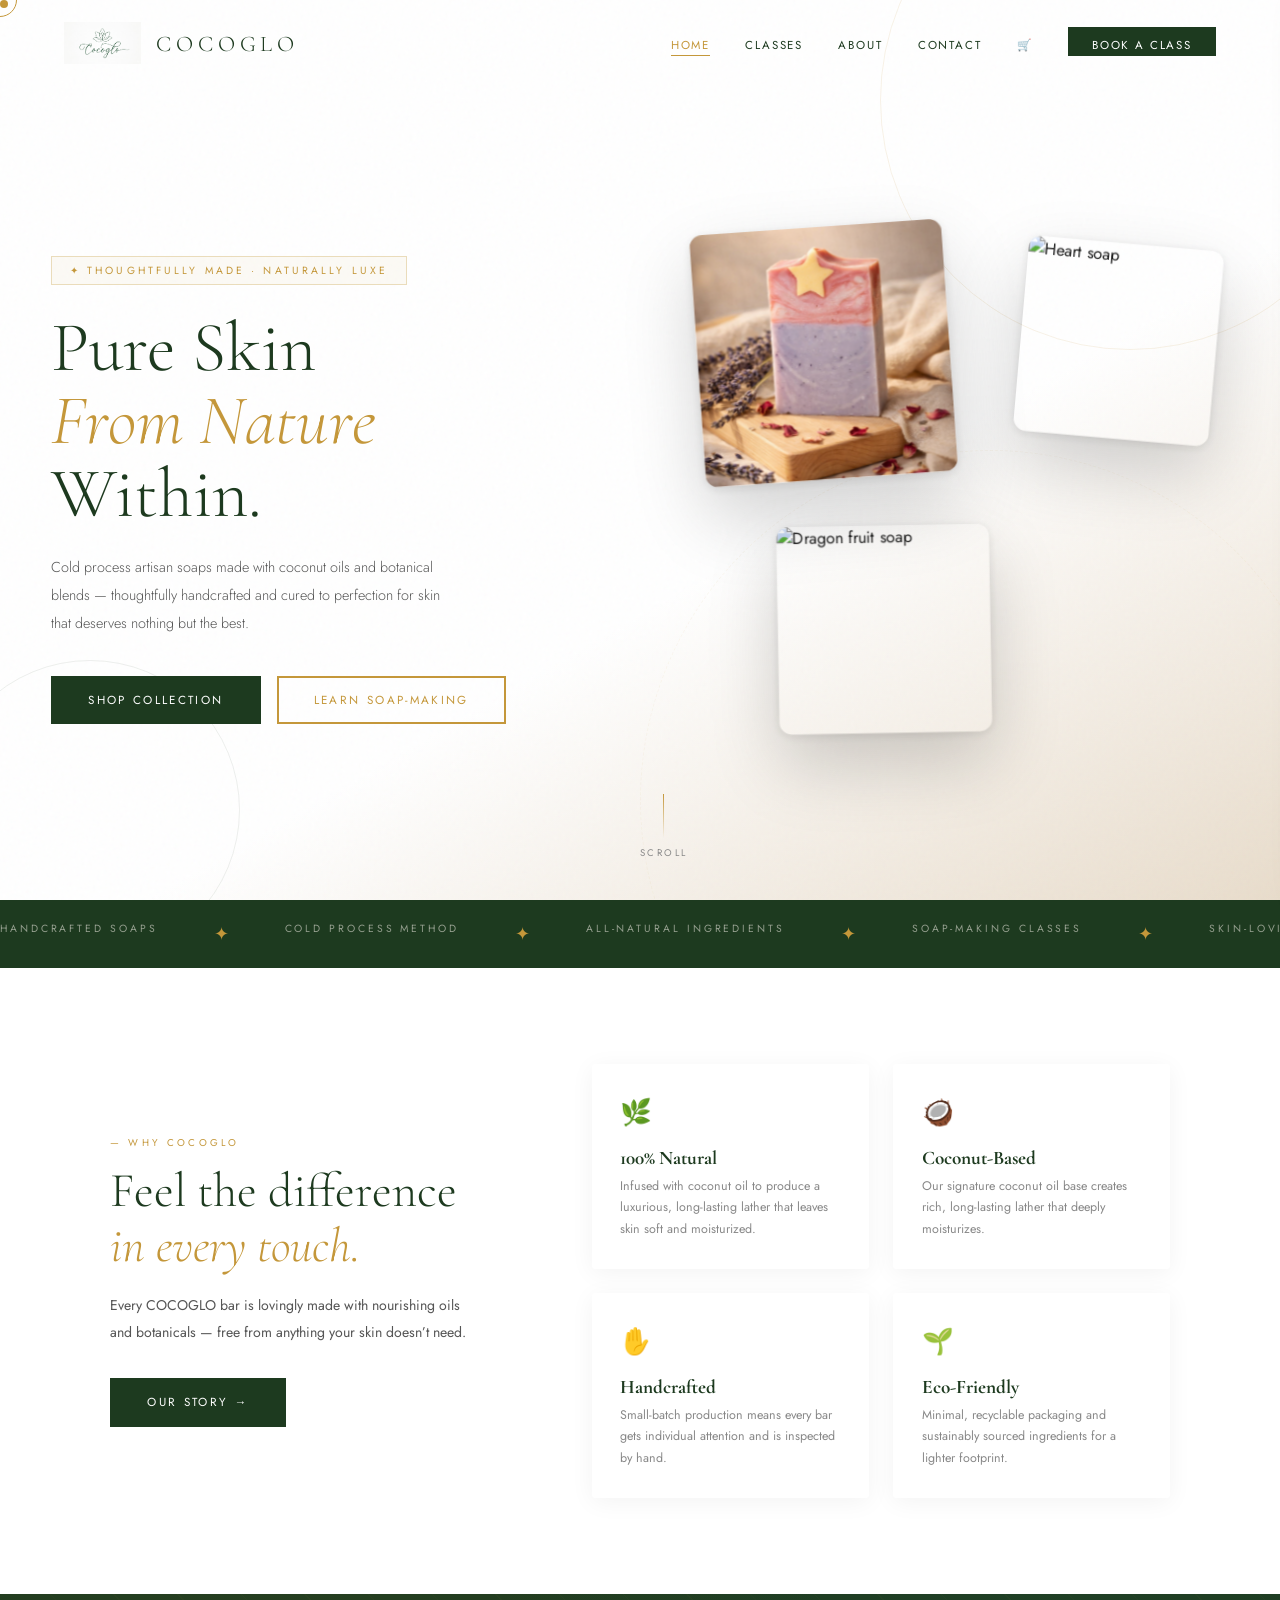
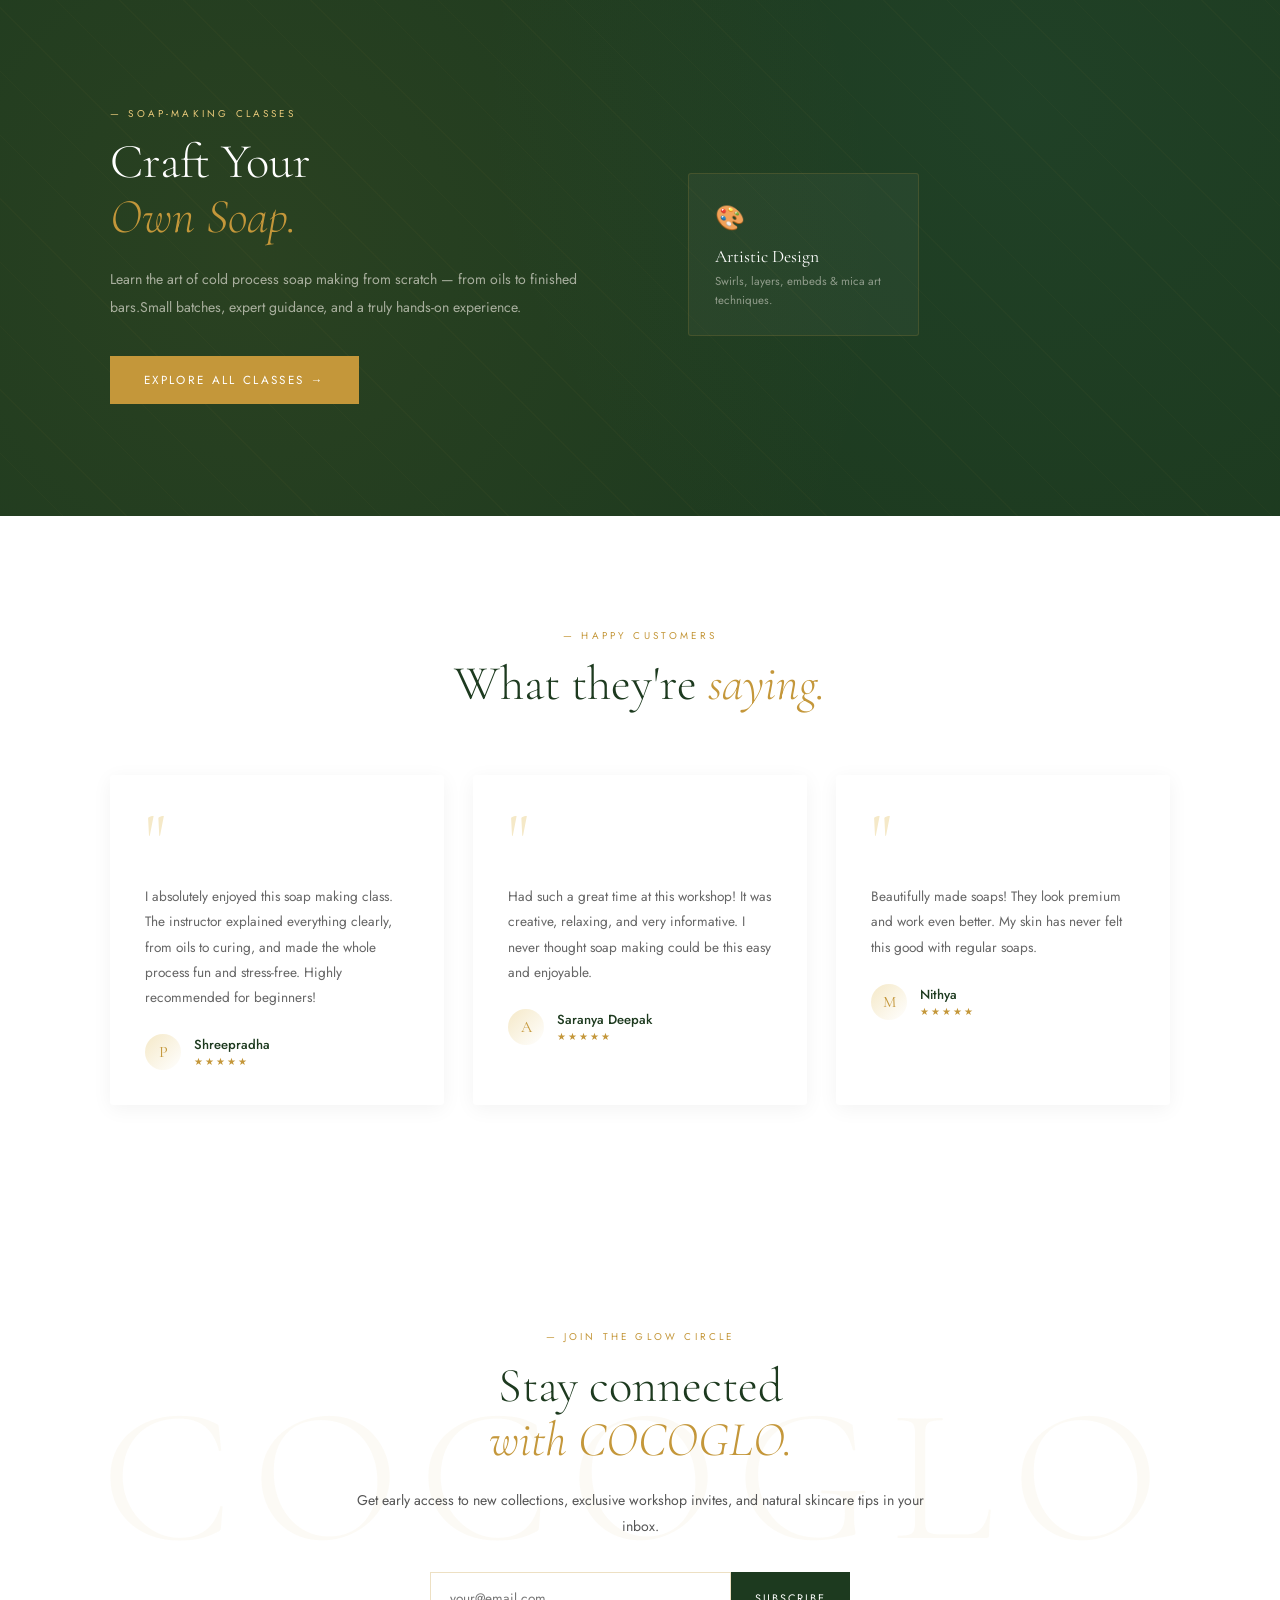
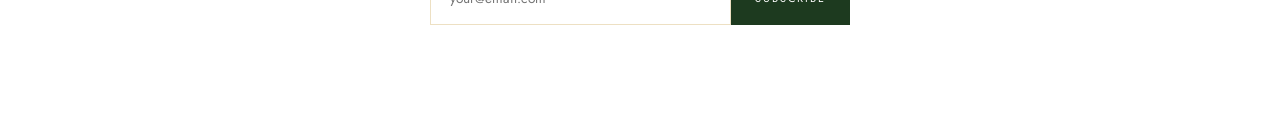
==== commit d9a18d94: "v3" ====
--- a/index.html
+++ b/index.html
@@ -548,7 +548,7 @@
 <!-- NAVBAR -->
 <nav id="navbar">
   <a class="nav-logo" onclick="navigate('home')" style="cursor:pointer">
-    <img data-logo src="" alt="COCOGLO">
+    <img src="./assets/logo.png" alt="COCOGLO">
     <span class="nav-logo-text">COCOGLO</span>
   </a>
   <ul class="nav-menu" id="navMenu">
@@ -588,7 +588,7 @@
       </div>
       <div class="hero-visual">
         <div class="soap-3d-stage" id="soapStage">
-          <div class="soap-float sf1"><img id="heroImg1" alt="Turquoise soap"></div>
+          <div class="soap-float sf1"><img src="./assets/soap1.png" alt="Turquoise soap"></div>
           <div class="soap-float sf2"><img id="heroImg2" alt="Heart soap"></div>
           <div class="soap-float sf3"><img id="heroImg3" alt="Dragon fruit soap"></div>
         </div>
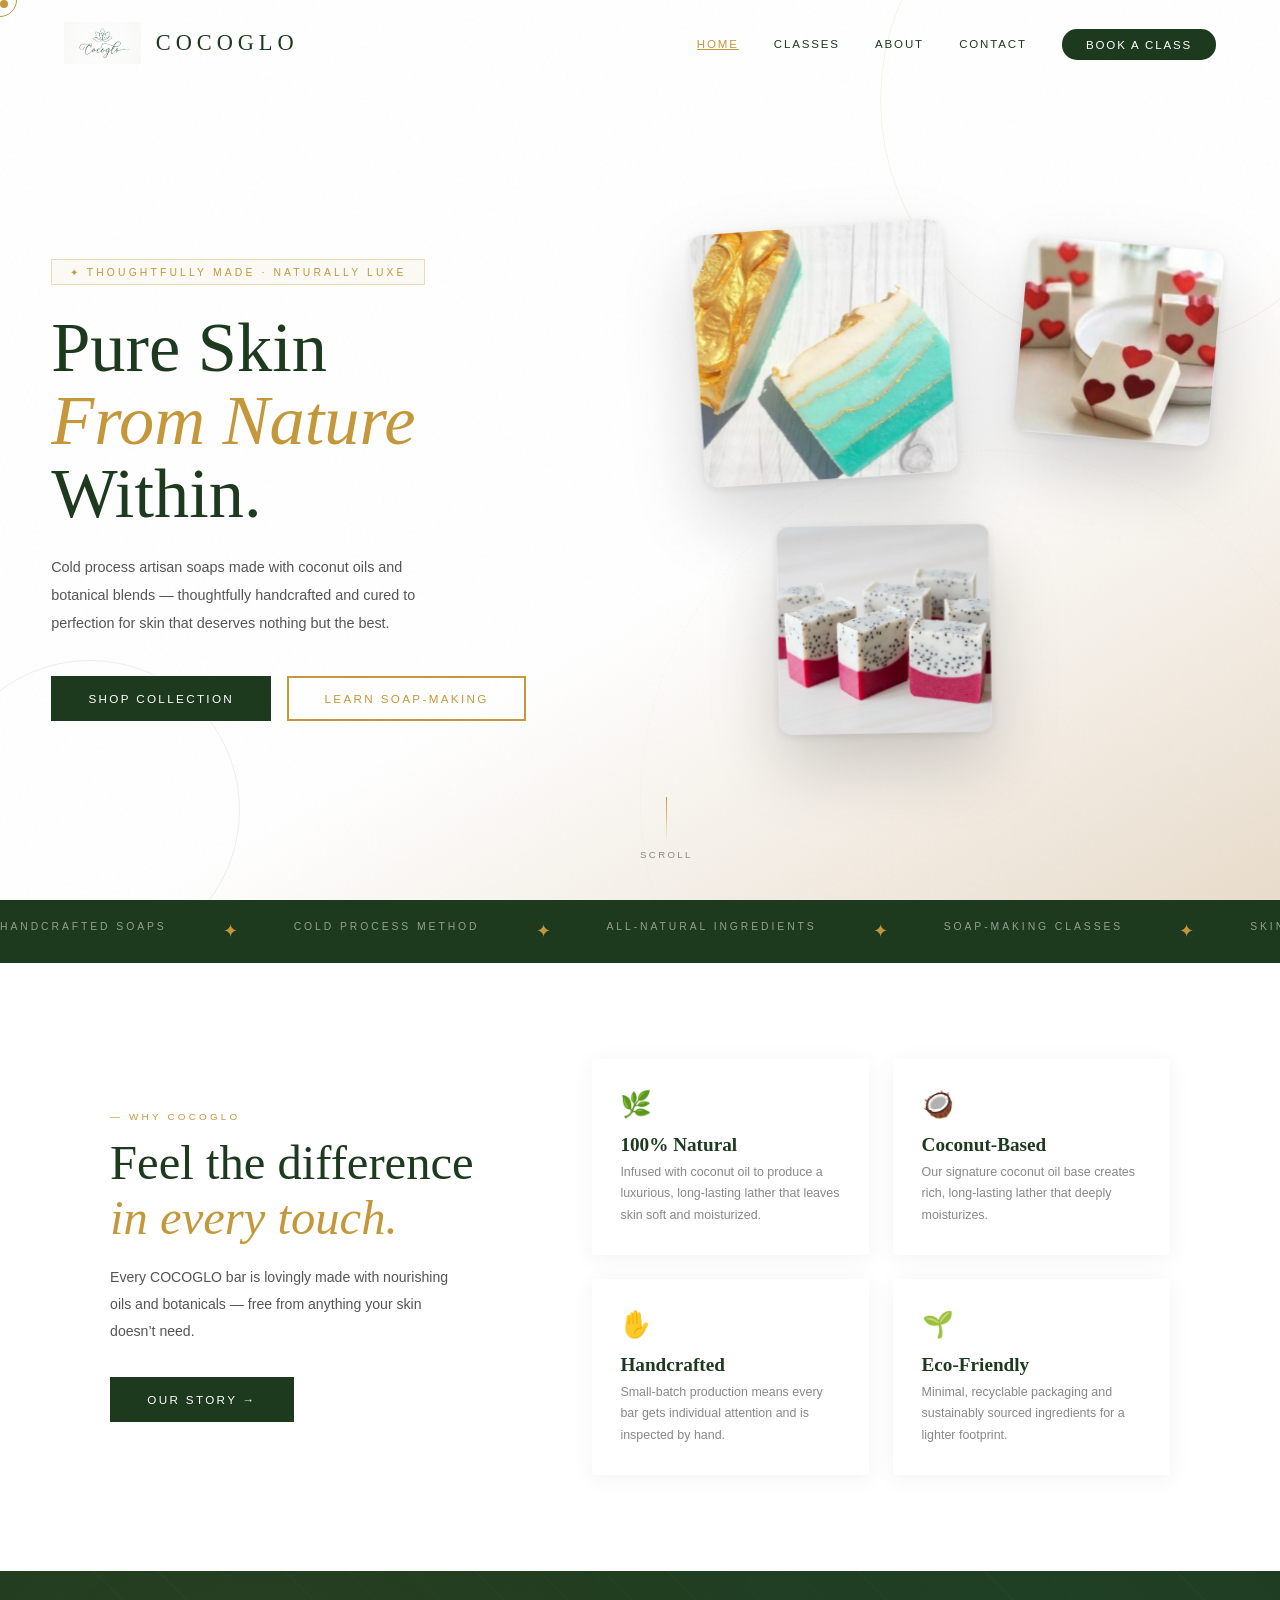
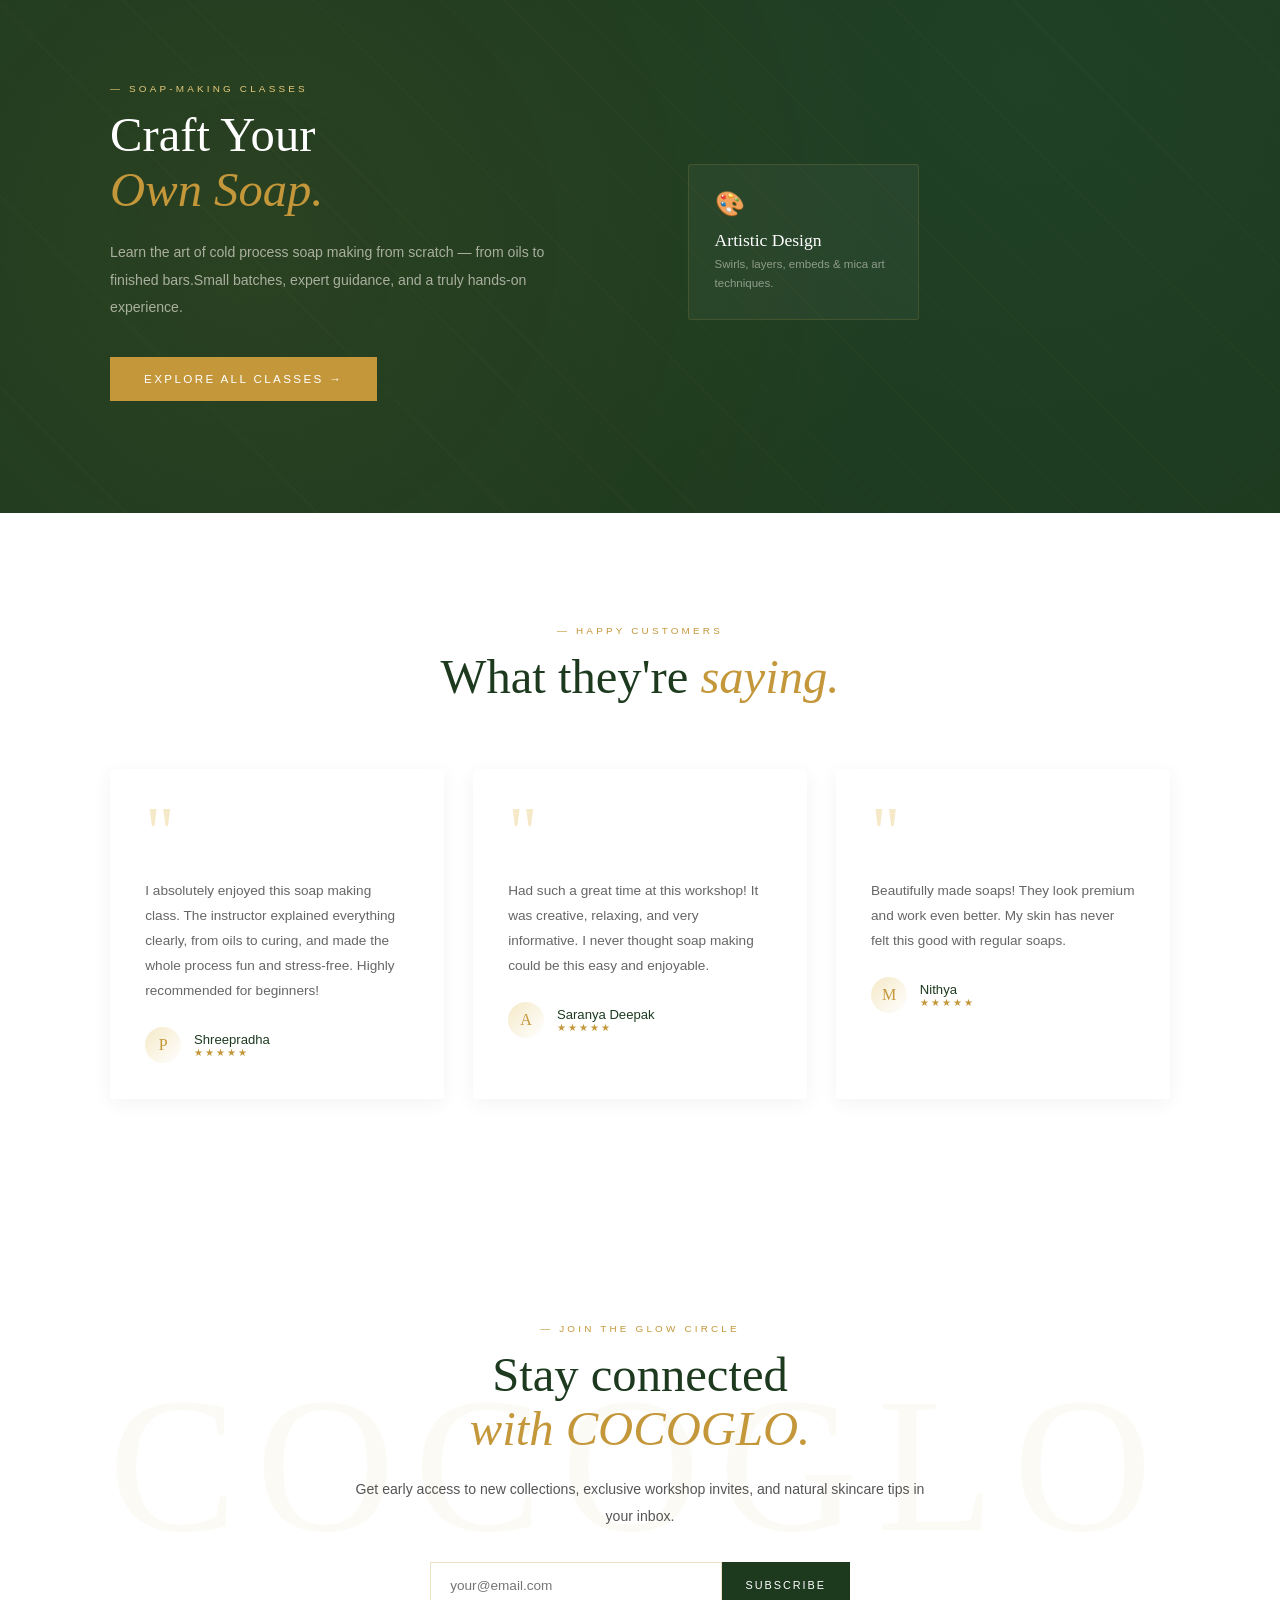
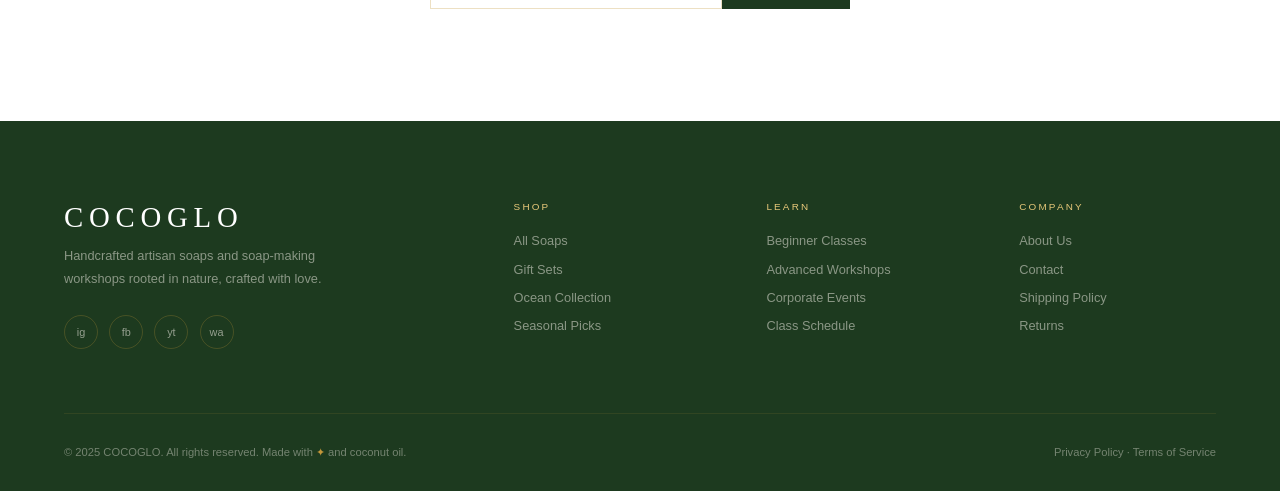
==== commit 9bf304bd: "V3" ====
--- a/index.html
+++ b/index.html
@@ -1,494 +1,69 @@
 <!DOCTYPE html>
 <html lang="en">
 <head>
-<meta charset="UTF-8">
-<meta name="viewport" content="width=device-width, initial-scale=1.0">
-<title>COCOGLO — Artisan Soaps & Workshops</title>
-<link href="https://fonts.googleapis.com/css2?family=Cormorant+Garamond:ital,wght@0,300;0,400;0,500;0,600;1,300;1,400&family=Jost:wght@200;300;400;500;600&display=swap" rel="stylesheet">
-<script>
-const IMG_LOGO = "[data-uri]";
-const IMG_HEARTS = "[data-uri]";
-const IMG_DRAGON = "[data-uri]";
-const IMG_TURQUOISE = "[data-uri]";
-</script>
-<style>
-
-:root {
-  --gold: #C4973A;
-  --gold-light: #E8C97A;
-  --gold-pale: #F5E9C8;
-  --green-dark: #1D3A1F;
-  --green-mid: #2E5430;
-  --cream: #fff;
-  --cream-deep: #fff;
-  --teal: #5BBFB5;
-  --white: #FFFFFF;
-  --text: #1A1A1A;
-  --text-mid: #555;
-  --text-light: #888;
-  --red: #C0394B;
-  --shadow: 0 20px 60px rgba(0,0,0,0.1);
-  --transition: cubic-bezier(0.23, 1, 0.32, 1);
-}
-*, *::before, *::after { margin:0; padding:0; box-sizing:border-box; }
-html { scroll-behavior:smooth; font-size:16px; }
-body { font-family:'Jost',sans-serif; background:var(--cream); color:var(--text); overflow-x:hidden; cursor:none; }
-
-/* CURSOR */
-#cursor { width:8px;height:8px;background:var(--gold);border-radius:50%;position:fixed;pointer-events:none;z-index:9999;transition:transform 0.15s,background 0.2s; }
-#cursorRing { width:34px;height:34px;border:1.5px solid var(--gold);border-radius:50%;position:fixed;pointer-events:none;z-index:9999;transition:transform 0.08s ease,border-color 0.2s; }
-
-/* NAV */
-#navbar {
-  position:fixed;top:0;left:0;right:0;z-index:500;
-  display:flex;align-items:center;justify-content:space-between;
-  padding:1.4rem 5%; transition:all 0.4s;
-}
-#navbar.scrolled {
-  background:rgba(248,243,235,0.92);backdrop-filter:blur(16px);
-  border-bottom:1px solid rgba(196,151,58,0.15);
-  padding:1rem 5%;
-}
-.nav-logo { display:flex;align-items:center;gap:0.9rem;text-decoration:none; }
-.nav-logo img { height:42px;width:auto; }
-.nav-logo-text { font-family:'Cormorant Garamond',serif;font-size:1.4rem;font-weight:300;letter-spacing:0.22em;color:var(--green-dark); }
-.nav-menu { display:flex;align-items:center;gap:2.2rem;list-style:none; }
-.nav-menu a {
-  font-size:0.72rem;letter-spacing:0.16em;text-transform:uppercase;
-  color:var(--green-dark);text-decoration:none;font-weight:400;position:relative;padding-bottom:3px;
-  transition:color 0.3s; cursor:pointer;
-}
-.nav-menu a::after { content:'';position:absolute;bottom:0;left:0;right:100%;height:1px;background:var(--gold);transition:right 0.3s; }
-.nav-menu a:hover::after, .nav-menu a.active::after { right:0; }
-.nav-menu a.active { color:var(--gold); }
-.nav-cta-btn {
-  background:var(--green-dark);color:var(--cream)!important;
-  padding:0.6rem 1.5rem;letter-spacing:0.14em;transition:background 0.3s!important;
-}
-.nav-cta-btn:hover { background:var(--gold)!important; }
-.nav-cta-btn::after { display:none!important; }
-.cart-icon { position:relative;cursor:pointer; }
-.cart-badge {
-  position:absolute;top:-6px;right:-6px;
-  background:var(--red);color:#fff;font-size:0.55rem;
-  width:16px;height:16px;border-radius:50%;display:flex;align-items:center;justify-content:center;
-}
-.hamburger { display:none;flex-direction:column;gap:5px;cursor:pointer;padding:4px; }
-.hamburger span { width:24px;height:1.5px;background:var(--green-dark);transition:all 0.3s; }
-
-/* PAGES */
-.page { display:none;min-height:100vh; }
-.page.active { display:block; }
-
-/* ─── ANIMATIONS ─── */
-@keyframes fadeUp { from{opacity:0;transform:translateY(30px)}to{opacity:1;transform:translateY(0)} }
-@keyframes fadeIn { from{opacity:0}to{opacity:1} }
-@keyframes floatY { 0%,100%{transform:translateY(0)}50%{transform:translateY(-14px)} }
-@keyframes rotateSlow { from{transform:rotate(0)}to{transform:rotate(360deg)} }
-@keyframes ticker { from{transform:translateX(0)}to{transform:translateX(-50%)} }
-@keyframes scaleIn { from{opacity:0;transform:scale(0.94)}to{opacity:1;transform:scale(1)} }
-
-.reveal { opacity:0;transform:translateY(36px);transition:opacity 0.85s var(--transition),transform 0.85s var(--transition); }
-.reveal.vis { opacity:1;transform:translateY(0); }
-.reveal.d1{transition-delay:0.1s}.reveal.d2{transition-delay:0.2s}.reveal.d3{transition-delay:0.3s}.reveal.d4{transition-delay:0.45s}.reveal.d5{transition-delay:0.6s}
-
-/* ─── HERO ─── */
-.hero {
-  min-height:100vh;display:flex;align-items:center;
-  background:linear-gradient(150deg, var(--cream) 0%, var(--cream-deep) 60%, #e8dccb 100%);
-  position:relative;overflow:hidden;padding-top:80px;
-}
-.hero-orb {
-  position:absolute;border-radius:50%;pointer-events:none;
-}
-.hero-orb-1 { width:500px;height:500px;top:-150px;right:-100px;border:1px solid rgba(196,151,58,0.12);animation:rotateSlow 40s linear infinite; }
-.hero-orb-2 { width:300px;height:300px;bottom:-60px;left:-60px;border:1px solid rgba(29,58,31,0.08);animation:rotateSlow 28s linear infinite reverse; }
-.hero-orb-3 { width:700px;height:700px;top:50%;left:50%;transform:translate(-50%,-50%);border:1px dashed rgba(196,151,58,0.06);animation:rotateSlow 70s linear infinite; }
-.hero-grain {
-  position:absolute;inset:0;pointer-events:none;opacity:0.03;
-  background-image:url("data:image/svg+xml,%3Csvg viewBox='0 0 256 256' xmlns='http://www.w3.org/2000/svg'%3E%3Cfilter id='noise'%3E%3CfeTurbulence type='fractalNoise' baseFrequency='0.9' numOctaves='4' stitchTiles='stitch'/%3E%3C/filter%3E%3Crect width='100%25' height='100%25' filter='url(%23noise)'/%3E%3C/svg%3E");
-}
-.hero-inner {
-  max-width:1260px;width:92%;margin:0 auto;
-  display:grid;grid-template-columns:1fr 1fr;gap:5rem;align-items:center;
-  position:relative;z-index:2;padding:4rem 0;
-}
-.hero-eyebrow {
-  display:inline-flex;align-items:center;gap:0.7rem;
-  font-size:0.65rem;letter-spacing:0.3em;text-transform:uppercase;
-  color:var(--gold);padding:0.4rem 1.1rem;
-  border:1px solid rgba(196,151,58,0.3);background:rgba(196,151,58,0.05);
-  margin-bottom:1.6rem;
-  animation:fadeUp 0.7s ease forwards;opacity:0;
-}
-.hero-h1 {
-  font-family:'Cormorant Garamond',serif;
-  font-size:clamp(3.2rem,5.5vw,6rem);font-weight:300;line-height:1.04;
-  color:var(--green-dark);margin-bottom:1.4rem;
-  animation:fadeUp 0.7s 0.12s ease forwards;opacity:0;
-}
-.hero-h1 em{font-style:italic;color:var(--gold);}
-.hero-p {
-  font-size:0.9rem;color:var(--text-mid);line-height:1.95;max-width:400px;margin-bottom:2.4rem;font-weight:300;
-  animation:fadeUp 0.7s 0.24s ease forwards;opacity:0;
-}
-.hero-actions {
-  display:flex;gap:1rem;flex-wrap:wrap;
-  animation:fadeUp 0.7s 0.36s ease forwards;opacity:0;
-}
-.btn { display:inline-block;font-family:'Jost',sans-serif;text-decoration:none;cursor:pointer;border:none;transition:all 0.3s; }
-.btn-dark { background:var(--green-dark);color:var(--cream);padding:0.9rem 2.2rem;font-size:0.73rem;letter-spacing:0.2em;text-transform:uppercase;border:2px solid var(--green-dark); }
-.btn-dark:hover { background:transparent;color:var(--green-dark); }
-.btn-gold-outline { background:transparent;color:var(--gold);padding:0.9rem 2.2rem;font-size:0.73rem;letter-spacing:0.2em;text-transform:uppercase;border:2px solid var(--gold); }
-.btn-gold-outline:hover { background:var(--gold);color:#fff; }
-.btn-gold { background:var(--gold);color:#fff;padding:0.85rem 2rem;font-size:0.73rem;letter-spacing:0.2em;text-transform:uppercase;border:2px solid var(--gold); }
-.btn-gold:hover { background:var(--green-dark);border-color:var(--green-dark); }
-.btn-sm { padding:0.55rem 1.3rem!important;font-size:0.65rem!important; }
-
-/* HERO VISUAL */
-.hero-visual {
-  perspective:1000px;
-  animation:fadeIn 1s 0.4s ease forwards;opacity:0;
-}
-.soap-3d-stage {
-  position:relative;width:100%;height:520px;
-  transform-style:preserve-3d;
-  animation:floatStage 7s ease-in-out infinite;
-  transition:transform 0.5s ease;
-}
-@keyframes floatStage { 0%,100%{transform:rotateX(8deg) rotateY(-14deg)}50%{transform:rotateX(4deg) rotateY(-8deg)} }
-.soap-float {
-  position:absolute;border-radius:12px;overflow:hidden;
-  box-shadow:0 30px 70px rgba(0,0,0,0.18),0 2px 10px rgba(0,0,0,0.1);
-  transition:transform 0.5s var(--transition),box-shadow 0.5s;
-}
-.soap-float img { width:100%;height:100%;object-fit:cover;display:block; }
-.sf1 { width:240px;height:240px;top:10px;left:30px;transform:translateZ(50px) rotateZ(-4deg);z-index:3; }
-.sf2 { width:190px;height:190px;top:20px;right:20px;transform:translateZ(28px) rotateZ(5deg);z-index:2; }
-.sf3 { width:210px;height:205px;bottom:20px;left:100px;transform:translateZ(12px) rotateZ(-1deg);z-index:1; }
-.soap-float:hover { transform:translateZ(70px) rotateZ(-2deg) scale(1.04)!important;box-shadow:0 50px 100px rgba(0,0,0,0.22); }
-
-.hero-scroll {
-  position:absolute;bottom:2.5rem;left:50%;transform:translateX(-50%);
-  display:flex;flex-direction:column;align-items:center;gap:0.5rem;
-  font-size:0.6rem;letter-spacing:0.25em;text-transform:uppercase;
-  color:var(--text-light);z-index:2;animation:fadeUp 1s 1s ease forwards;opacity:0;
-}
-.scroll-bar { width:1px;height:44px;background:linear-gradient(to bottom,var(--gold),transparent);animation:scrollPulse 2s ease-in-out infinite; }
-@keyframes scrollPulse{0%,100%{opacity:0.3;transform:scaleY(0.6)}50%{opacity:1;transform:scaleY(1)}}
-
-/* TICKER */
-.ticker-wrap { background:var(--green-dark);padding:1.3rem 0;overflow:hidden; }
-.ticker-track { display:flex;gap:3.5rem;white-space:nowrap;animation:ticker 22s linear infinite; }
-.ticker-item { font-size:0.65rem;letter-spacing:0.28em;text-transform:uppercase;color:rgba(248,243,235,0.55); }
-.ticker-dot { color:var(--gold);font-size:1.1em; }
-
-/* ─── SECTION BASE ─── */
-.section-wrap { max-width:1260px;width:92%;margin:0 auto; }
-.sec-eyebrow { font-size:0.62rem;letter-spacing:0.32em;text-transform:uppercase;color:var(--gold);margin-bottom:0.9rem; }
-.sec-title { font-family:'Cormorant Garamond',serif;font-size:clamp(2rem,3.8vw,3.6rem);font-weight:300;line-height:1.12;color:var(--green-dark); }
-.sec-title em { font-style:italic;color:var(--gold); }
-.sec-title-sm { font-size:clamp(1.5rem,2.5vw,2.2rem)!important; }
-
-/* ─── HOME: FEATURE STRIP ─── */
-.feature-strip { padding:6rem 5%;background:var(--cream); }
-.feature-strip .section-wrap { display:grid;grid-template-columns:1fr 1.5fr;gap:6rem;align-items:center; }
-.feature-cards { display:grid;grid-template-columns:1fr 1fr;gap:1.5rem; }
-.fcard {
-  background:var(--white);padding:1.8rem;border-radius:3px;
-  box-shadow:0 4px 24px rgba(0,0,0,0.05);
-  transition:transform 0.4s var(--transition),box-shadow 0.4s;
-  border-top:2px solid transparent;
-}
-.fcard:hover { transform:translateY(-8px);box-shadow:0 20px 50px rgba(0,0,0,0.1);border-top-color:var(--gold); }
-.fcard-icon { font-size:1.6rem;margin-bottom:0.9rem; }
-.fcard-title { font-family:'Cormorant Garamond',serif;font-size:1.2rem;color:var(--green-dark);margin-bottom:0.4rem; }
-.fcard-text { font-size:0.78rem;color:var(--text-light);line-height:1.7; }
-
-/* ─── HOME: FEATURED PRODUCTS ─── */
-.feat-prods { padding:6rem 5%;background:var(--cream-deep); }
-.feat-prods-header { display:flex;align-items:flex-end;justify-content:space-between;flex-wrap:wrap;gap:1.5rem;margin-bottom:3.5rem; }
-.prod-grid { display:grid;grid-template-columns:repeat(3,1fr);gap:2rem; }
-.prod-card {
-  background:var(--white);border-radius:4px;overflow:hidden;position:relative;
-  box-shadow:0 4px 24px rgba(0,0,0,0.06);
-  transition:transform 0.5s var(--transition),box-shadow 0.5s;
-  transform-style:preserve-3d;
-}
-.prod-card:hover { transform:translateY(-14px) rotateX(4deg);box-shadow:0 36px 80px rgba(0,0,0,0.14); }
-.prod-img { width:100%;aspect-ratio:4/3;overflow:hidden; }
-.prod-img img { width:100%;height:100%;object-fit:cover;transition:transform 0.7s var(--transition); }
-.prod-card:hover .prod-img img { transform:scale(1.09); }
-.prod-badge { position:absolute;top:1rem;left:1rem;background:var(--green-dark);color:var(--cream);font-size:0.58rem;letter-spacing:0.15em;text-transform:uppercase;padding:0.28rem 0.7rem; }
-.prod-badge.new { background:var(--gold); }
-.prod-body { padding:1.5rem; }
-.prod-tag { font-size:0.6rem;letter-spacing:0.18em;text-transform:uppercase;color:var(--gold);margin-bottom:0.4rem; }
-.prod-name { font-family:'Cormorant Garamond',serif;font-size:1.35rem;color:var(--green-dark);margin-bottom:0.4rem; }
-.prod-desc { font-size:0.78rem;color:var(--text-light);line-height:1.7;margin-bottom:1.2rem; }
-.prod-foot { display:flex;align-items:center;justify-content:space-between; }
-.prod-price { font-family:'Cormorant Garamond',serif;font-size:1.25rem;color:var(--green-dark); }
-.prod-add { font-size:0.62rem;letter-spacing:0.18em;text-transform:uppercase;color:var(--gold);border:1px solid rgba(196,151,58,0.35);padding:0.45rem 1rem;background:transparent;cursor:pointer;transition:all 0.3s;font-family:'Jost',sans-serif; }
-.prod-add:hover { background:var(--gold);color:#fff;border-color:var(--gold); }
-
-/* ─── HOME: WORKSHOP TEASER ─── */
-.ws-teaser { padding:7rem 5%;background:var(--green-dark);position:relative;overflow:hidden; }
-.ws-teaser::before { content:'';position:absolute;inset:0;background:radial-gradient(circle at 20% 50%,rgba(196,151,58,0.08),transparent 60%),radial-gradient(circle at 80% 20%,rgba(91,191,181,0.05),transparent 50%); }
-.ws-teaser::after { content:'';position:absolute;inset:0;background-image:repeating-linear-gradient(45deg,transparent,transparent 44px,rgba(196,151,58,0.03) 44px,rgba(196,151,58,0.03) 45px); }
-.ws-teaser-inner { display:grid;grid-template-columns:1fr 1fr;gap:6rem;align-items:center;position:relative;z-index:1; }
-.ws-teaser .sec-eyebrow { color:var(--gold-light); }
-.ws-teaser .sec-title { color:var(--cream); }
-.ws-p { font-size:0.88rem;color:rgba(248,243,235,0.62);line-height:1.95;margin:1.4rem 0 2.2rem; }
-.ws-stats { display:grid;grid-template-columns:repeat(3,1fr);gap:1.5rem;margin-top:3rem; }
-.ws-stat { border-left:1px solid rgba(196,151,58,0.25);padding-left:1rem; }
-.ws-stat-num { font-family:'Cormorant Garamond',serif;font-size:2.4rem;color:var(--gold-light);font-weight:300; }
-.ws-stat-label { font-size:0.68rem;letter-spacing:0.16em;text-transform:uppercase;color:rgba(248,243,235,0.45); }
-.ws-grid-cards { display:grid;grid-template-columns:1fr 1fr;gap:1.2rem; }
-.ws-gc {
-  background:rgba(255,255,255,0.04);border:1px solid rgba(196,151,58,0.18);
-  padding:1.6rem;border-radius:3px;transition:all 0.4s;cursor:default;
-}
-.ws-gc:hover { background:rgba(196,151,58,0.1);border-color:rgba(196,151,58,0.45);transform:translateY(-4px); }
-.ws-gc-icon { font-size:1.5rem;margin-bottom:0.7rem; }
-.ws-gc-name { font-family:'Cormorant Garamond',serif;font-size:1.1rem;color:var(--cream);margin-bottom:0.3rem; }
-.ws-gc-text { font-size:0.72rem;color:rgba(248,243,235,0.5);line-height:1.65; }
-
-/* ─── HOME: TESTIMONIALS ─── */
-.testi-sec { padding:7rem 5%;background:var(--cream); }
-.testi-sec .section-wrap { max-width:1100px; }
-.testi-header { text-align:center;margin-bottom:4rem; }
-.testi-grid { display:grid;grid-template-columns:repeat(3,1fr);gap:1.8rem; }
-.tcard {
-  background:var(--white);padding:2.2rem;border-radius:3px;
-  box-shadow:0 4px 20px rgba(0,0,0,0.05);position:relative;
-  transition:transform 0.4s var(--transition),box-shadow 0.4s;
-}
-.tcard:hover { transform:translateY(-9px);box-shadow:0 24px 55px rgba(0,0,0,0.1); }
-.tcard-quote { font-family:'Cormorant Garamond',serif;font-size:4.5rem;color:var(--gold-pale);line-height:0.8;margin-bottom:1rem; }
-.tcard-text { font-size:0.85rem;color:#666;line-height:1.85;margin-bottom:1.5rem; }
-.tcard-auth { display:flex;align-items:center;gap:0.8rem; }
-.tcard-ava { width:36px;height:36px;border-radius:50%;background:linear-gradient(135deg,var(--gold-pale),var(--cream-deep));display:flex;align-items:center;justify-content:center;font-family:'Cormorant Garamond',serif;font-size:1rem;color:var(--gold); }
-.tcard-name { font-size:0.82rem;color:var(--green-dark);font-weight:500; }
-.tcard-stars { font-size:0.62rem;color:var(--gold);letter-spacing:2px; }
-
-/* ─── SHOP PAGE ─── */
-.shop-hero { padding:8rem 5% 4rem;background:linear-gradient(150deg,var(--cream),var(--cream-deep));text-align:center; }
-.shop-hero .sec-title { font-size:clamp(2.5rem,4vw,4rem); }
-.shop-filter {
-  padding:2rem 5%;background:var(--white);
-  border-bottom:1px solid rgba(196,151,58,0.12);
-  display:flex;align-items:center;gap:1rem;flex-wrap:wrap;
-}
-.filter-btn {
-  font-size:0.65rem;letter-spacing:0.16em;text-transform:uppercase;
-  padding:0.55rem 1.4rem;border:1px solid rgba(196,151,58,0.25);
-  background:transparent;color:var(--text-mid);cursor:pointer;
-  font-family:'Jost',sans-serif;transition:all 0.3s;border-radius:30px;
-}
-.filter-btn.active,.filter-btn:hover { background:var(--green-dark);color:var(--cream);border-color:var(--green-dark); }
-.shop-grid-wrap { padding:4rem 5% 7rem;background:var(--cream); }
-.shop-grid { display:grid;grid-template-columns:repeat(auto-fill,minmax(280px,1fr));gap:2rem;max-width:1260px;margin:0 auto; }
-
-/* ─── CART SIDEBAR ─── */
-.cart-overlay { position:fixed;inset:0;background:rgba(0,0,0,0.45);z-index:800;display:none;animation:fadeIn 0.3s; }
-.cart-overlay.open { display:block; }
-.cart-sidebar {
-  position:fixed;top:0;right:-420px;width:380px;height:100vh;
-  background:var(--cream);z-index:900;
-  transition:right 0.4s var(--transition);
-  padding:2rem;overflow-y:auto;
-  display:flex;flex-direction:column;
-  box-shadow:-10px 0 40px rgba(0,0,0,0.12);
-}
-.cart-sidebar.open { right:0; }
-.cart-sidebar-head { display:flex;align-items:center;justify-content:space-between;margin-bottom:2rem; }
-.cart-close { background:none;border:none;cursor:pointer;font-size:1.4rem;color:var(--green-dark); }
-.cart-items { flex:1;overflow-y:auto; }
-.cart-item { display:flex;gap:1rem;padding:1rem 0;border-bottom:1px solid rgba(196,151,58,0.12); }
-.cart-item-img { width:60px;height:60px;object-fit:cover;border-radius:4px; }
-.cart-item-info { flex:1; }
-.cart-item-name { font-family:'Cormorant Garamond',serif;font-size:1.05rem;color:var(--green-dark); }
-.cart-item-price { font-size:0.8rem;color:var(--gold); }
-.cart-item-remove { background:none;border:none;cursor:pointer;font-size:0.8rem;color:var(--text-light);margin-top:0.3rem;font-family:'Jost',sans-serif; }
-.cart-total { border-top:2px solid rgba(196,151,58,0.2);padding-top:1.2rem;margin-top:1rem; }
-.cart-total-row { display:flex;justify-content:space-between;font-family:'Cormorant Garamond',serif;font-size:1.3rem;color:var(--green-dark);margin-bottom:1rem; }
-.cart-empty { text-align:center;padding:3rem 0;color:var(--text-light);font-size:0.88rem; }
-
-/* ─── ABOUT PAGE ─── */
-.about-hero { min-height:60vh;display:flex;align-items:center;padding:9rem 5% 5rem;background:linear-gradient(150deg,var(--cream),var(--cream-deep)); }
-.about-hero-inner { max-width:1260px;width:100%;margin:0 auto;display:grid;grid-template-columns:1fr 1fr;gap:6rem;align-items:center; }
-.about-logo-circle {
-  width:100%;max-width:400px;aspect-ratio:1;
-  background:var(--cream-deep);border-radius:50%;
-  display:flex;align-items:center;justify-content:center;
-  position:relative;margin:0 auto;
-  box-shadow:inset 0 0 60px rgba(196,151,58,0.06),0 20px 60px rgba(0,0,0,0.08);
-}
-.about-logo-circle::before { content:'';position:absolute;inset:18px;border-radius:50%;border:1px dashed rgba(196,151,58,0.28);animation:rotateSlow 25s linear infinite; }
-.about-logo-circle::after { content:'';position:absolute;inset:36px;border-radius:50%;border:1px solid rgba(196,151,58,0.1);animation:rotateSlow 40s linear infinite reverse; }
-.about-logo-circle img { width:62%;position:relative;z-index:1; }
-.about-stat-cards { display:flex;flex-direction:column;gap:0.8rem;margin-top:2rem; }
-.asc { background:var(--white);border-radius:40px;padding:0.8rem 1.5rem;display:flex;align-items:center;gap:1rem;box-shadow:0 6px 24px rgba(0,0,0,0.07); }
-.asc-num { font-family:'Cormorant Garamond',serif;font-size:1.5rem;color:var(--green-dark); }
-.asc-label { font-size:0.65rem;letter-spacing:0.12em;text-transform:uppercase;color:var(--text-light); }
-.about-values { padding:6rem 5%;background:var(--cream-deep); }
-.values-grid { display:grid;grid-template-columns:repeat(4,1fr);gap:2rem;margin-top:3.5rem; }
-.val-card { padding:2rem;background:var(--white);border-radius:4px;text-align:center;box-shadow:0 4px 20px rgba(0,0,0,0.05);transition:transform 0.4s var(--transition); }
-.val-card:hover { transform:translateY(-8px); }
-.val-icon { font-size:2rem;margin-bottom:1rem; }
-.val-name { font-family:'Cormorant Garamond',serif;font-size:1.2rem;color:var(--green-dark);margin-bottom:0.5rem; }
-.val-text { font-size:0.78rem;color:var(--text-light);line-height:1.7; }
-.about-story { padding:7rem 5%;background:var(--cream); }
-.story-inner { max-width:1260px;margin:0 auto;display:grid;grid-template-columns:1fr 1fr;gap:7rem;align-items:start; }
-.story-text p { font-size:0.9rem;color:#666;line-height:1.95;margin-bottom:1.2rem; }
-.story-ingr { display:flex;flex-wrap:wrap;gap:0.6rem;margin-top:2rem; }
-.ingr-tag { background:rgba(196,151,58,0.08);border:1px solid rgba(196,151,58,0.2);color:var(--gold);font-size:0.68rem;letter-spacing:0.12em;text-transform:uppercase;padding:0.3rem 0.85rem;border-radius:30px; }
-.story-img-stack { position:relative;height:480px; }
-.simg { position:absolute;border-radius:8px;overflow:hidden;box-shadow:0 20px 50px rgba(0,0,0,0.14); }
-.simg img { width:100%;height:100%;object-fit:cover;display:block; }
-.simg-1 { width:62%;height:65%;top:0;left:0; }
-.simg-2 { width:52%;height:55%;bottom:0;right:0; }
-
-/* ─── CLASSES PAGE ─── */
-.classes-hero { min-height:55vh;display:flex;align-items:center;justify-content:center;text-align:center;padding:9rem 5% 5rem;background:var(--green-dark);position:relative;overflow:hidden; }
-.classes-hero::before { content:'';position:absolute;inset:0;background:radial-gradient(circle at 50% 50%,rgba(196,151,58,0.12),transparent 70%); }
-.classes-hero .sec-eyebrow { color:var(--gold-light); }
-.classes-hero .sec-title { color:var(--cream);font-size:clamp(2.5rem,4.5vw,5rem); }
-.classes-hero-p { font-size:0.9rem;color:rgba(248,243,235,0.62);line-height:1.9;max-width:560px;margin:1.2rem auto 2.2rem; }
-.class-cats { padding:2.5rem 5%;background:var(--cream-deep);display:flex;align-items:center;gap:1rem;flex-wrap:wrap; }
-.cat-btn { font-size:0.65rem;letter-spacing:0.16em;text-transform:uppercase;padding:0.6rem 1.5rem;border:1px solid rgba(196,151,58,0.3);background:transparent;color:var(--text-mid);cursor:pointer;font-family:'Jost',sans-serif;transition:all 0.3s;border-radius:2px; }
-.cat-btn.active,.cat-btn:hover { background:var(--gold);color:#fff;border-color:var(--gold); }
-.classes-section { padding:5rem 5% 8rem;background:var(--cream); }
-.classes-grid { display:grid;grid-template-columns:repeat(auto-fill,minmax(320px,1fr));gap:2.2rem;max-width:1260px;margin:0 auto; }
-.class-card {
-  background:var(--white);border-radius:6px;overflow:hidden;
-  box-shadow:0 6px 30px rgba(0,0,0,0.07);
-  transition:transform 0.5s var(--transition),box-shadow 0.5s;
-  display:flex;flex-direction:column;
-}
-.class-card:hover { transform:translateY(-12px);box-shadow:0 30px 70px rgba(0,0,0,0.13); }
-.class-card-banner {
-  height:180px;display:flex;align-items:center;justify-content:center;
-  font-size:4rem;position:relative;overflow:hidden;
-}
-.class-card-body { padding:1.8rem;flex:1;display:flex;flex-direction:column; }
-.class-level { font-size:0.6rem;letter-spacing:0.22em;text-transform:uppercase;padding:0.25rem 0.7rem;border-radius:30px;display:inline-block;margin-bottom:0.8rem; }
-.level-beg { background:rgba(91,191,181,0.12);color:var(--teal); }
-.level-int { background:rgba(196,151,58,0.12);color:var(--gold); }
-.level-adv { background:rgba(29,58,31,0.1);color:var(--green-dark); }
-.level-corp { background:rgba(192,57,75,0.1);color:var(--red); }
-.class-name { font-family:'Cormorant Garamond',serif;font-size:1.5rem;color:var(--green-dark);margin-bottom:0.5rem; }
-.class-desc { font-size:0.8rem;color:var(--text-light);line-height:1.75;margin-bottom:1.2rem;flex:1; }
-.class-meta { display:flex;gap:1.2rem;flex-wrap:wrap;margin-bottom:1.2rem; }
-.class-meta-item { font-size:0.7rem;color:var(--text-mid);display:flex;align-items:center;gap:0.35rem; }
-.class-meta-icon { font-size:0.85em; }
-.class-card-foot { display:flex;align-items:center;justify-content:space-between;padding-top:1rem;border-top:1px solid rgba(196,151,58,0.12); }
-.class-price { font-family:'Cormorant Garamond',serif;font-size:1.35rem;color:var(--green-dark); }
-.book-btn { font-size:0.62rem;letter-spacing:0.18em;text-transform:uppercase;background:var(--green-dark);color:var(--cream);padding:0.6rem 1.2rem;border:none;cursor:pointer;font-family:'Jost',sans-serif;transition:background 0.3s; }
-.book-btn:hover { background:var(--gold); }
-
-/* BOOKING MODAL */
-.modal-overlay { position:fixed;inset:0;background:rgba(10,20,10,0.65);z-index:1000;display:none;align-items:center;justify-content:center;padding:2rem; }
-.modal-overlay.open { display:flex;animation:fadeIn 0.3s; }
-.modal-box {
-  background:var(--cream);max-width:540px;width:100%;
-  border-radius:6px;padding:3rem;position:relative;
-  animation:scaleIn 0.35s var(--transition);
-  max-height:90vh;overflow-y:auto;
-}
-.modal-close { position:absolute;top:1.2rem;right:1.5rem;background:none;border:none;font-size:1.5rem;cursor:pointer;color:var(--text-mid); }
-.modal-title { font-family:'Cormorant Garamond',serif;font-size:1.9rem;color:var(--green-dark);margin-bottom:0.4rem; }
-.modal-sub { font-size:0.8rem;color:var(--text-light);margin-bottom:2rem; }
-.form-group { margin-bottom:1.3rem; }
-.form-label { display:block;font-size:0.65rem;letter-spacing:0.18em;text-transform:uppercase;color:var(--text-mid);margin-bottom:0.5rem; }
-.form-input, .form-select, .form-textarea {
-  width:100%;padding:0.85rem 1rem;border:1px solid rgba(196,151,58,0.3);
-  background:var(--white);font-family:'Jost',sans-serif;font-size:0.85rem;color:var(--text);outline:none;
-  transition:border-color 0.3s;border-radius:2px;
-}
-.form-input:focus,.form-select:focus,.form-textarea:focus { border-color:var(--gold); }
-.form-textarea { resize:vertical;min-height:90px; }
-.form-row { display:grid;grid-template-columns:1fr 1fr;gap:1rem; }
-.form-submit { width:100%;background:var(--green-dark);color:var(--cream);padding:1rem;border:none;cursor:pointer;font-size:0.72rem;letter-spacing:0.22em;text-transform:uppercase;font-family:'Jost',sans-serif;transition:background 0.3s;margin-top:0.5rem; }
-.form-submit:hover { background:var(--gold); }
-.form-success { text-align:center;padding:2rem 0;display:none; }
-.form-success-icon { font-size:3rem;margin-bottom:1rem; }
-.form-success-msg { font-family:'Cormorant Garamond',serif;font-size:1.5rem;color:var(--green-dark); }
-
-/* ─── CONTACT PAGE ─── */
-.contact-hero { padding:9rem 5% 5rem;background:linear-gradient(150deg,var(--cream),var(--cream-deep));text-align:center; }
-.contact-inner { padding:5rem 5% 8rem;background:var(--cream); }
-.contact-grid { display:grid;grid-template-columns:1fr 1.3fr;gap:6rem;max-width:1100px;margin:0 auto;align-items:start; }
-.contact-info-item { margin-bottom:2rem;display:flex;gap:1rem;align-items:flex-start; }
-.ci-icon { font-size:1.3rem;margin-top:0.1rem; }
-.ci-label { font-size:0.62rem;letter-spacing:0.2em;text-transform:uppercase;color:var(--gold);margin-bottom:0.3rem; }
-.ci-val { font-size:0.88rem;color:var(--text-mid);line-height:1.6; }
-.contact-social { display:flex;gap:0.8rem;margin-top:2rem; }
-.soc-btn { width:40px;height:40px;border:1px solid rgba(196,151,58,0.3);border-radius:50%;display:flex;align-items:center;justify-content:center;font-size:0.75rem;color:var(--gold);text-decoration:none;transition:all 0.3s; }
-.soc-btn:hover { background:var(--gold);color:#fff;border-color:var(--gold); }
-.contact-form-card { background:var(--white);padding:3rem;border-radius:4px;box-shadow:0 8px 40px rgba(0,0,0,0.07); }
-.contact-form-title { font-family:'Cormorant Garamond',serif;font-size:1.6rem;color:var(--green-dark);margin-bottom:0.4rem; }
-.contact-form-sub { font-size:0.78rem;color:var(--text-light);margin-bottom:2rem; }
-
-/* ─── FOOTER ─── */
-footer { background:var(--green-dark);padding:5rem 5% 2rem; }
-.footer-inner { max-width:1260px;margin:0 auto; }
-.footer-grid { display:grid;grid-template-columns:2fr 1fr 1fr 1fr;gap:3.5rem;margin-bottom:4rem; }
-.footer-brand-name { font-family:'Cormorant Garamond',serif;font-size:1.8rem;font-weight:300;letter-spacing:0.2em;color:var(--cream);margin-bottom:0.6rem; }
-.footer-brand-desc { font-size:0.8rem;color:rgba(248,243,235,0.5);line-height:1.85;max-width:260px;margin-bottom:1.5rem; }
-.footer-social { display:flex;gap:0.7rem; }
-.fsoc { width:34px;height:34px;border:1px solid rgba(196,151,58,0.25);border-radius:50%;display:flex;align-items:center;justify-content:center;color:rgba(248,243,235,0.55);font-size:0.68rem;text-decoration:none;transition:all 0.3s; }
-.fsoc:hover { background:var(--gold);border-color:var(--gold);color:#fff; }
-.footer-col-title { font-size:0.62rem;letter-spacing:0.22em;text-transform:uppercase;color:var(--gold-light);margin-bottom:1.2rem; }
-.footer-links { list-style:none; }
-.footer-links li { margin-bottom:0.65rem; }
-.footer-links a { font-size:0.8rem;color:rgba(248,243,235,0.5);text-decoration:none;transition:color 0.3s;cursor:pointer; }
-.footer-links a:hover { color:var(--gold-light); }
-.footer-bottom { border-top:1px solid rgba(196,151,58,0.12);padding-top:2rem;display:flex;align-items:center;justify-content:space-between;flex-wrap:wrap;gap:1rem; }
-.footer-bottom p { font-size:0.7rem;color:rgba(248,243,235,0.4); }
-.footer-lotus { color:var(--gold); }
-
-/* NOTIFICATION */
-.toast {
-  position:fixed;bottom:2rem;right:2rem;background:var(--green-dark);color:var(--cream);
-  padding:1rem 1.6rem;border-radius:4px;font-size:0.8rem;z-index:2000;
-  transform:translateY(80px);opacity:0;transition:all 0.4s var(--transition);
-  box-shadow:0 10px 30px rgba(0,0,0,0.2);display:flex;align-items:center;gap:0.6rem;
-}
-.toast.show { transform:translateY(0);opacity:1; }
-.toast-icon { color:var(--gold); }
-
-/* ─── RESPONSIVE ─── */
-@media(max-width:1024px) {
-  .hero-inner { grid-template-columns:1fr;gap:3rem; }
-  .hero-visual { display:flex;justify-content:center; }
-  .soap-3d-stage { height:380px;width:380px; }
-  .ws-teaser-inner,.about-hero-inner,.story-inner,.contact-grid { grid-template-columns:1fr;gap:3rem; }
-  .feature-strip .section-wrap,.ws-teaser-inner { grid-template-columns:1fr; }
-  .prod-grid { grid-template-columns:1fr 1fr; }
-  .values-grid { grid-template-columns:1fr 1fr; }
-  .footer-grid { grid-template-columns:1fr 1fr; }
-  .testi-grid { grid-template-columns:1fr 1fr; }
-}
-@media(max-width:768px) {
-  .nav-menu { display:none; }
-  .hamburger { display:flex; }
-  .nav-menu.mobile-open { display:flex;flex-direction:column;position:absolute;top:100%;left:0;right:0;background:rgba(248,243,235,0.97);backdrop-filter:blur(12px);padding:1.5rem 5%;gap:1.2rem;border-bottom:1px solid rgba(196,151,58,0.15); }
-  .prod-grid,.classes-grid { grid-template-columns:1fr; }
-  .testi-grid { grid-template-columns:1fr; }
-  .footer-grid { grid-template-columns:1fr; }
-  .values-grid { grid-template-columns:1fr 1fr; }
-  .ws-grid-cards { grid-template-columns:1fr; }
-  .hero-visual { display:none; }
-  .form-row { grid-template-columns:1fr; }
-  .cart-sidebar { width:100%;right:-100vw; }
-  .cart-sidebar.open { right:0; }
-}
-@media(max-width:480px) { .values-grid { grid-template-columns:1fr; } }
-
-</style>
+  <meta charset="UTF-8">
+  <meta name="viewport" content="width=device-width, initial-scale=1.0">
+  
+  <!-- SEO Meta Tags -->
+  <title>COCOGLO | Handcrafted Artisan Soaps & Workshops</title>
+  <meta name="description" content="Discover COCOGLO's handcrafted, 100% natural artisan soaps. Join our soap-making workshops in Bengaluru and learn the art of slow, sustainable skincare.">
+  <meta name="keywords" content="artisan soap, natural skincare, soap making workshop, handcrafted soap, COCOGLO, organic soap Bengaluru, sustainable beauty">
+  <meta name="author" content="COCOGLO">
+  <meta name="robots" content="index, follow">
+  <link rel="canonical" href="https://cocoglo.in">
+  <link rel="icon" type="image/x-icon" href="favicon.ico">
+
+  <!-- Open Graph / Facebook / LinkedIn -->
+  <meta property="og:type" content="website">
+  <meta property="og:url" content="https://cocoglo.in">
+  <meta property="og:title" content="COCOGLO | Handcrafted Artisan Soaps & Workshops">
+  <meta property="og:description" content="100% natural, handcrafted artisan soaps and soap-making mastery classes. Crafted with love and coconut oil.">
+  <meta property="og:image" content="https://cocoglo.in/assets/logo.png">
+
+  <!-- Twitter -->
+  <meta property="twitter:card" content="summary_large_image">
+  <meta property="twitter:url" content="https://cocoglo.in">
+  <meta property="twitter:title" content="COCOGLO | Handcrafted Artisan Soaps & Workshops">
+  <meta property="twitter:description" content="100% natural, handcrafted artisan soaps and soap-making mastery classes. Crafted with love and coconut oil.">
+  <meta property="twitter:image" content="https://cocoglo.in/assets/logo.png">
+
+  <!-- Google Search Console Verification -->
+  <meta name="google-site-verification" content="ADD_YOUR_VERIFICATION_CODE_HERE" />
+
+  <!-- Structured Data (JSON-LD) -->
+  <script type="application/ld+json">
+  {
+    "@context": "https://schema.org",
+    "@type": "Organization",
+    "name": "COCOGLO",
+    "url": "https://cocoglo.in",
+    "logo": "https://cocoglo.in/assets/logo.png",
+    "description": "Handcrafted artisan soaps and soap-making workshops rooted in nature.",
+    "address": {
+      "@type": "PostalAddress",
+      "addressLocality": "Bengaluru",
+      "addressRegion": "Karnataka",
+      "addressCountry": "India"
+    },
+    "sameAs": [
+      "https://www.instagram.com/cocoglo",
+      "https://www.facebook.com/cocoglo"
+    ]
+  }
+  </script>
+
+  <!-- Fonts -->
+  <link rel="preconnect" href="https://fonts.googleapis.com">
+  <link rel="preconnect" href="https://fonts.gstatic.com" crossorigin>
+  <link href="https://fonts.googleapis.com/css2?family=Bodoni+Moda:ital,opsz,wght@1,6..72,400..900&family=Inter:wght@300;400;500;600&family=Outfit:wght@300;400;500;600&display=swap" rel="stylesheet">
+  
+  <!-- External Styles -->
+  <link rel="stylesheet" href="styles.css">
 </head>
 <body>
 
+<h1 style="position: absolute; width: 1px; height: 1px; padding: 0; margin: -1px; overflow: hidden; clip: rect(0, 0, 0, 0); border: 0;">COCOGLO - Handcrafted Artisan Soaps & Soap-Making Workshops</h1>
+
 <div id="cursor"></div>
 <div id="cursorRing"></div>
 
@@ -497,7 +72,7 @@
 
 <!-- CART OVERLAY -->
 <div class="cart-overlay" id="cartOverlay" onclick="closeCart()"></div>
-<div class="cart-sidebar" id="cartSidebar">
+<!-- <div class="cart-sidebar" id="cartSidebar">
   <div class="cart-sidebar-head">
     <span style="font-family:'Cormorant Garamond',serif;font-size:1.4rem;color:var(--green-dark)">Your Cart</span>
     <button class="cart-close" onclick="closeCart()">✕</button>
@@ -507,7 +82,7 @@
     <div class="cart-total-row"><span>Total</span><span id="cartTotal">₹0</span></div>
     <button class="btn btn-dark" style="width:100%" id="cartCheckout" onclick="showToast('Checkout coming soon! 🌿')">Proceed to Checkout</button>
   </div>
-</div>
+</div> -->
 
 <!-- BOOKING MODAL -->
 <div class="modal-overlay" id="bookingModal">
@@ -553,16 +128,15 @@
   </a>
   <ul class="nav-menu" id="navMenu">
     <li><a data-nav="home" onclick="navigate('home')">Home</a></li>
-    <!-- <li><a data-nav="shop" onclick="navigate('shop')">Shop</a></li> -->
     <li><a data-nav="classes" onclick="navigate('classes')">Classes</a></li>
     <li><a data-nav="about" onclick="navigate('about')">About</a></li>
     <li><a data-nav="contact" onclick="navigate('contact')">Contact</a></li>
-    <li>
+    <!-- <li>
       <a onclick="openCart()" style="cursor:pointer" class="cart-icon">
         🛒
         <span class="cart-badge" id="cartBadge" style="display:none">0</span>
       </a>
-    </li>
+    </li> -->
     <li><a class="nav-cta-btn" onclick="navigate('classes')">Book a Class</a></li>
   </ul>
   <div class="hamburger" id="hamburger"><span></span><span></span><span></span></div>
@@ -588,7 +162,7 @@
       </div>
       <div class="hero-visual">
         <div class="soap-3d-stage" id="soapStage">
-          <div class="soap-float sf1"><img src="./assets/soap1.png" alt="Turquoise soap"></div>
+          <div class="soap-float sf1"><img id="heroImg1" src="./assets/soap1.png" alt="Turquoise soap"></div>
           <div class="soap-float sf2"><img id="heroImg2" alt="Heart soap"></div>
           <div class="soap-float sf3"><img id="heroImg3" alt="Dragon fruit soap"></div>
         </div>
@@ -742,7 +316,7 @@
     </div>
   </section>
 
-  <!-- FOOTER (embedded in home, but shared via JS) -->
+  <!-- Footer template -->
   <div id="homeFooter"></div>
 </div>
 
@@ -987,276 +561,16 @@
 
 </div>
 
+<!-- External Scripts -->
+<script src="scripts.js"></script>
 <script>
-
-// ─── CURSOR ───
-const cursor = document.getElementById('cursor');
-const ring = document.getElementById('cursorRing');
-let mx=0,my=0,rx=0,ry=0;
-document.addEventListener('mousemove',e=>{
-  mx=e.clientX;my=e.clientY;
-  cursor.style.left=(mx-4)+'px';cursor.style.top=(my-4)+'px';
-});
-(function animRing(){
-  rx+=(mx-rx-17)*0.13;ry+=(my-ry-17)*0.13;
-  ring.style.left=rx+'px';ring.style.top=ry+'px';
-  requestAnimationFrame(animRing);
-})();
-document.querySelectorAll('a,button,.prod-card,.class-card,.fcard,.val-card').forEach(el=>{
-  el.addEventListener('mouseenter',()=>{cursor.style.transform='scale(2.5)';ring.style.transform='scale(1.5)';ring.style.borderColor='var(--green-dark)';});
-  el.addEventListener('mouseleave',()=>{cursor.style.transform='scale(1)';ring.style.transform='scale(1)';ring.style.borderColor='var(--gold)';});
-});
-
-// ─── ROUTER ───
-const pages = {
-  home: document.getElementById('page-home'),
-  shop: document.getElementById('page-shop'),
-  about: document.getElementById('page-about'),
-  classes: document.getElementById('page-classes'),
-  contact: document.getElementById('page-contact'),
-};
-function navigate(id){
-  Object.values(pages).forEach(p=>p.classList.remove('active'));
-  if(pages[id]) pages[id].classList.add('active');
-  window.scrollTo({top:0,behavior:'smooth'});
-  document.querySelectorAll('[data-nav]').forEach(a=>{
-    a.classList.toggle('active', a.dataset.nav===id);
-  });
-  initReveal();
-  if(id==='shop') renderShop();
-  if(id==='classes') renderClasses();
-}
-
-// ─── NAVBAR ───
-const navbar = document.getElementById('navbar');
-window.addEventListener('scroll',()=>navbar.classList.toggle('scrolled',window.scrollY>60));
-
-// ─── MOBILE MENU ───
-const hamburger = document.getElementById('hamburger');
-const navMenu = document.getElementById('navMenu');
-hamburger.addEventListener('click',()=>navMenu.classList.toggle('mobile-open'));
-document.querySelectorAll('[data-nav]').forEach(a=>a.addEventListener('click',()=>{
-  navMenu.classList.remove('mobile-open');
-}));
-
-// ─── SCROLL REVEAL ───
-function initReveal(){
-  const els = document.querySelectorAll('.reveal:not(.vis)');
-  const obs = new IntersectionObserver(entries=>{
-    entries.forEach(e=>{ if(e.isIntersecting){ e.target.classList.add('vis'); obs.unobserve(e.target); } });
-  },{threshold:0.1,rootMargin:'0px 0px -30px 0px'});
-  els.forEach(el=>obs.observe(el));
-}
-
-// ─── PARALLAX ───
-window.addEventListener('scroll',()=>{
-  const y = window.scrollY;
-  document.querySelectorAll('.hero-orb').forEach((el,i)=>{
-    const s=(i+1)*0.04;
-    el.style.transform=`translateY(${y*s}px)`;
-  });
-  const ht = document.querySelector('.hero-text');
-  if(ht) ht.style.transform=`translateY(${y*0.1}px)`;
-  const hv = document.querySelector('.soap-3d-stage');
-  if(hv) hv.style.marginTop=`${y*0.06}px`;
-});
-
-// ─── 3D MOUSE TILT ───
-const stage = document.getElementById('soapStage');
-document.addEventListener('mousemove',e=>{
-  if(!stage) return;
-  const cx=window.innerWidth/2, cy=window.innerH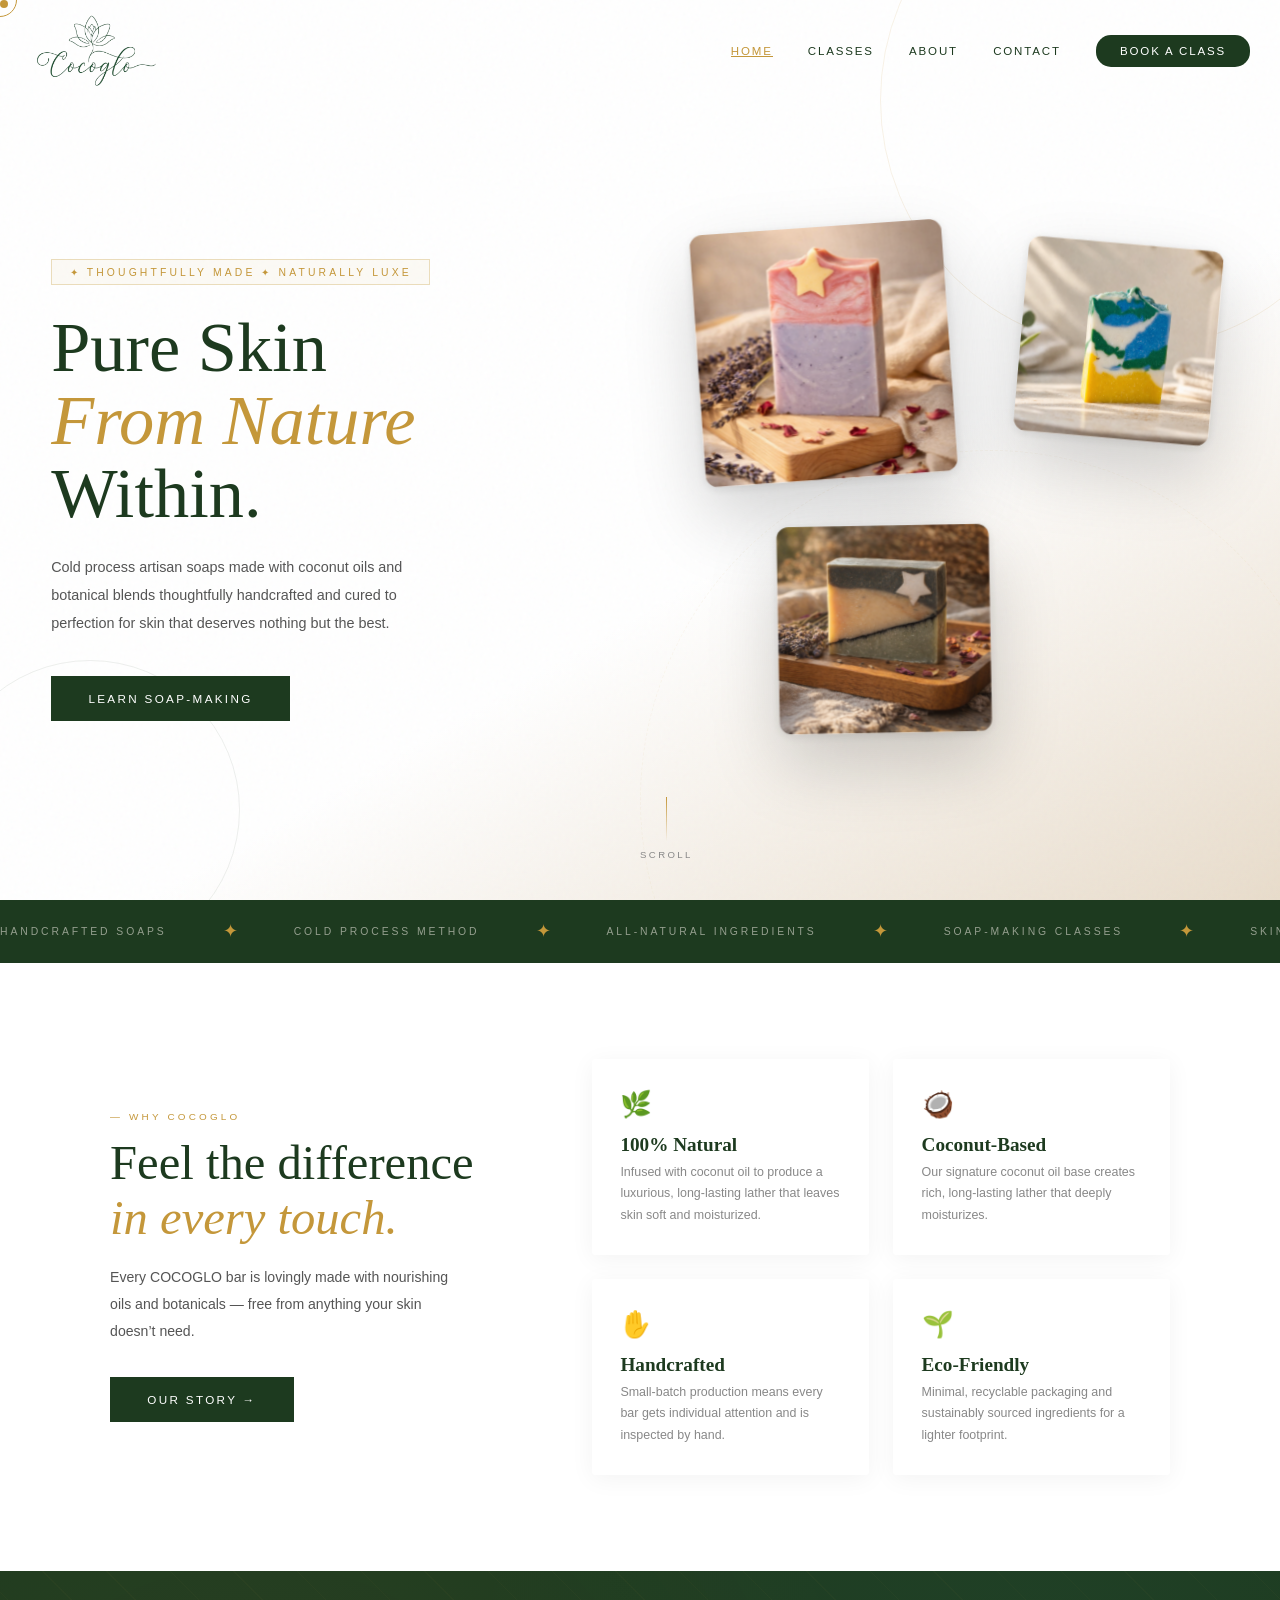
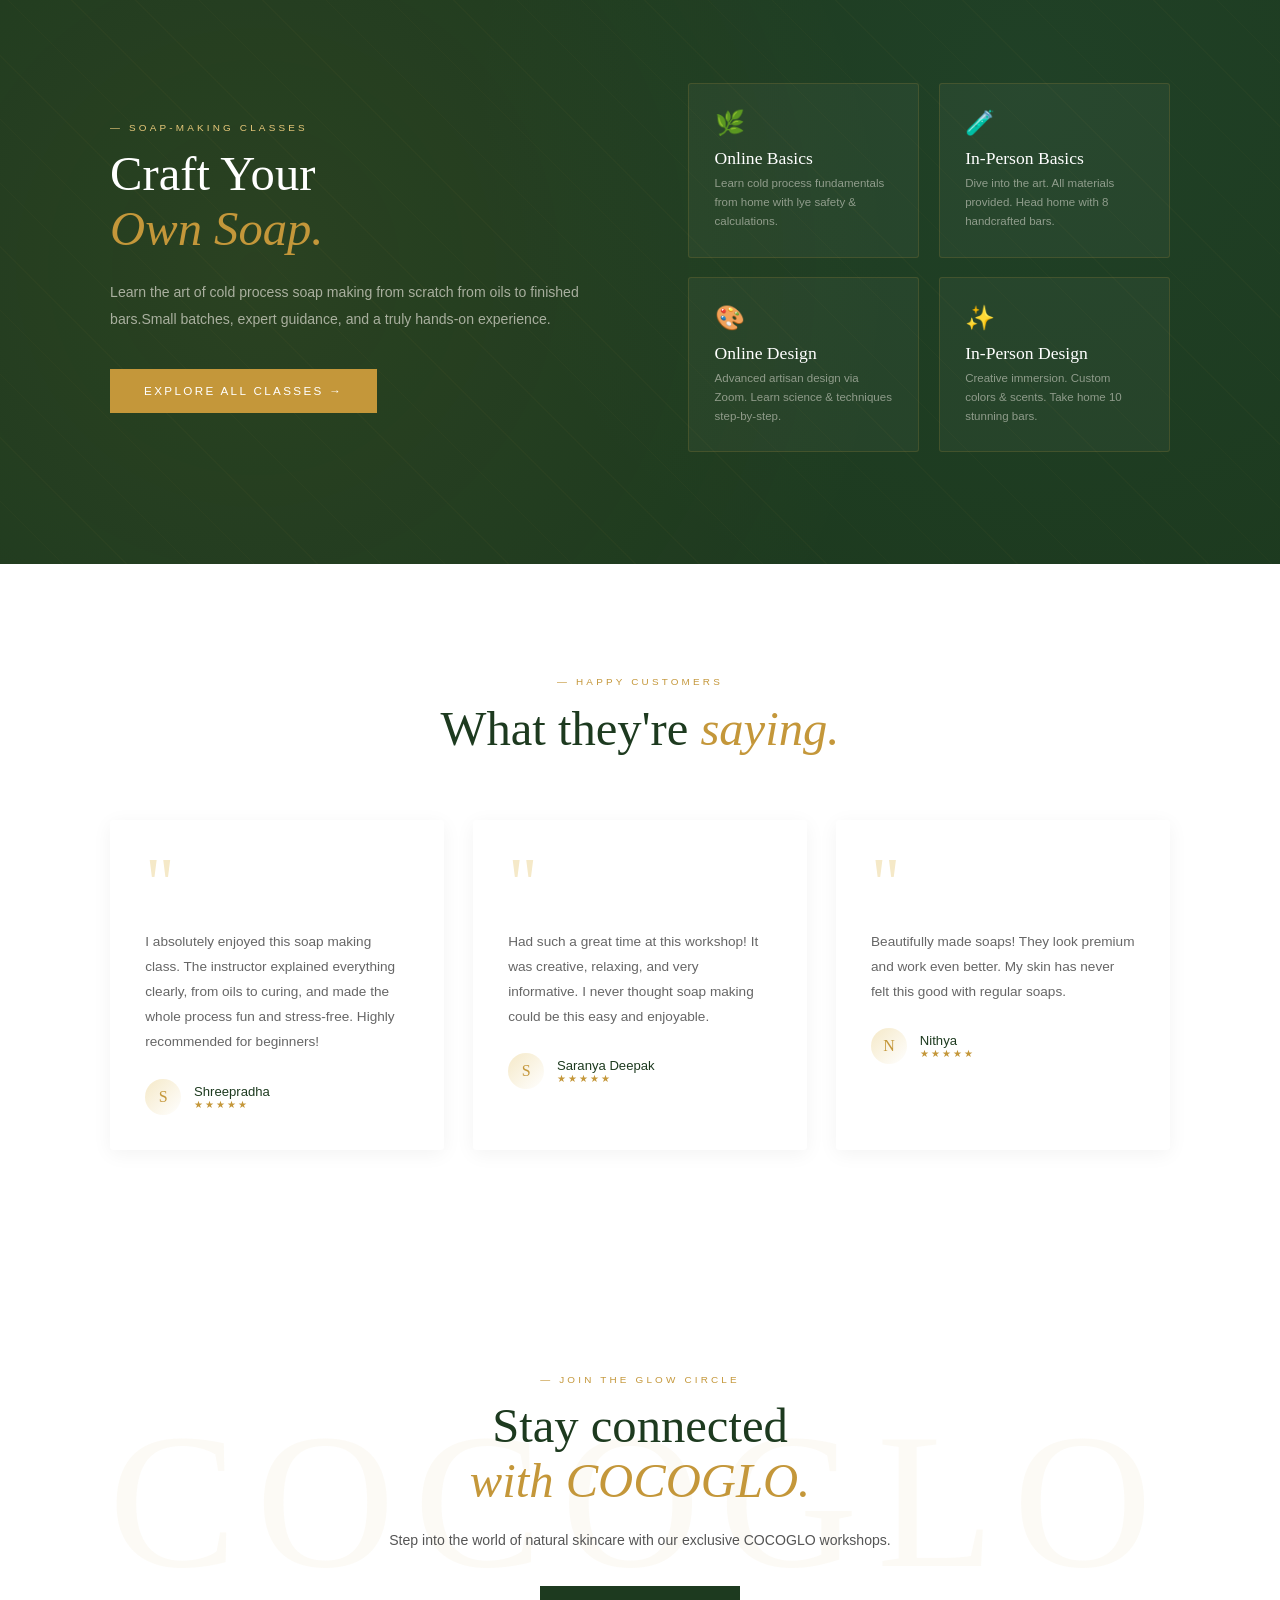
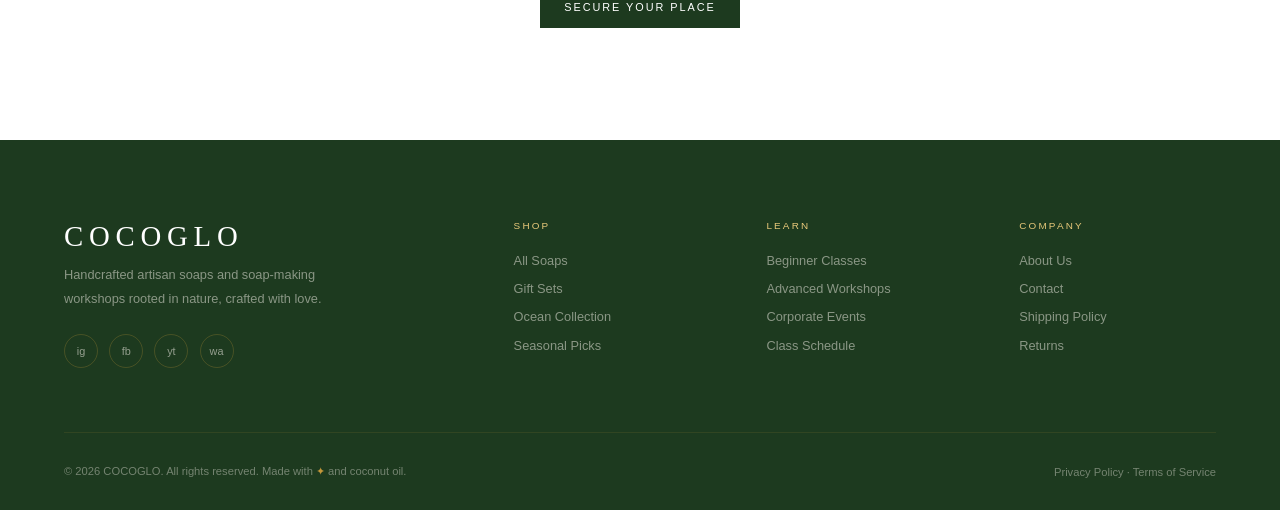
==== commit f85d0eb0: "v3" ====
--- a/index.html
+++ b/index.html
@@ -41,13 +41,12 @@
     "description": "Handcrafted artisan soaps and soap-making workshops rooted in nature.",
     "address": {
       "@type": "PostalAddress",
-      "addressLocality": "Bengaluru",
-      "addressRegion": "Karnataka",
+      "addressLocality": "Bhavani",
+      "addressRegion": "Tamil Nadu",
       "addressCountry": "India"
     },
     "sameAs": [
-      "https://www.instagram.com/cocoglo",
-      "https://www.facebook.com/cocoglo"
+      "https://www.instagram.com/cocoglo.in",
     ]
   }
   </script>
@@ -84,60 +83,17 @@
   </div>
 </div> -->
 
-<!-- BOOKING MODAL -->
-<div class="modal-overlay" id="bookingModal">
-  <div class="modal-box">
-    <button class="modal-close" onclick="closeBookingModal()">✕</button>
-    <h2 class="modal-title">Book Your Seat</h2>
-    <p class="modal-sub"><strong id="modalClassName"></strong> — <span id="modalClassPrice"></span> per person</p>
-    <form id="bookingFormEl">
-      <div class="form-row">
-        <div class="form-group"><label class="form-label">First Name</label><input class="form-input" type="text" required placeholder="Priya"></div>
-        <div class="form-group"><label class="form-label">Last Name</label><input class="form-input" type="text" required placeholder="Sharma"></div>
-      </div>
-      <div class="form-group"><label class="form-label">Email Address</label><input class="form-input" type="email" required placeholder="you@email.com"></div>
-      <div class="form-group"><label class="form-label">Phone Number</label><input class="form-input" type="tel" required placeholder="+91 98765 43210"></div>
-      <div class="form-row">
-        <div class="form-group">
-          <label class="form-label">Preferred Date</label>
-          <input class="form-input" type="date" required>
-        </div>
-        <div class="form-group">
-          <label class="form-label">No. of Participants</label>
-          <select class="form-select">
-            <option>1 person</option><option>2 people</option><option>3 people</option><option>4 people</option><option>5+ people</option>
-          </select>
-        </div>
-      </div>
-      <div class="form-group"><label class="form-label">Special Requests</label><textarea class="form-textarea" placeholder="Any allergies, dietary needs, or special requests..."></textarea></div>
-      <button type="submit" class="form-submit">Confirm Booking ✦</button>
-    </form>
-    <div class="form-success" id="bookingSuccess">
-      <div class="form-success-icon">🌿</div>
-      <div class="form-success-msg">Booking Confirmed!</div>
-      <p style="font-size:0.82rem;color:var(--text-light);margin-top:0.7rem">We'll send a confirmation email shortly. See you at the workshop!</p>
-    </div>
-  </div>
-</div>
-
 <!-- NAVBAR -->
 <nav id="navbar">
   <a class="nav-logo" onclick="navigate('home')" style="cursor:pointer">
     <img src="./assets/logo.png" alt="COCOGLO">
-    <span class="nav-logo-text">COCOGLO</span>
   </a>
   <ul class="nav-menu" id="navMenu">
     <li><a data-nav="home" onclick="navigate('home')">Home</a></li>
     <li><a data-nav="classes" onclick="navigate('classes')">Classes</a></li>
     <li><a data-nav="about" onclick="navigate('about')">About</a></li>
     <li><a data-nav="contact" onclick="navigate('contact')">Contact</a></li>
-    <!-- <li>
-      <a onclick="openCart()" style="cursor:pointer" class="cart-icon">
-        🛒
-        <span class="cart-badge" id="cartBadge" style="display:none">0</span>
-      </a>
-    </li> -->
-    <li><a class="nav-cta-btn" onclick="navigate('classes')">Book a Class</a></li>
+    <li><a class="nav-cta-btn" onclick="contactWA('nav')">Book a Class</a></li>
   </ul>
   <div class="hamburger" id="hamburger"><span></span><span></span><span></span></div>
 </nav>
@@ -152,19 +108,18 @@
     <div class="hero-grain"></div>
     <div class="hero-inner">
       <div class="hero-text">
-        <div class="hero-eyebrow">✦ Thoughtfully Made · Naturally Luxe</div>
+        <div class="hero-eyebrow">✦ Thoughtfully Made ✦ Naturally Luxe</div>
         <h1 class="hero-h1">Pure Skin<br><em>From Nature</em><br>Within.</h1>
-        <p class="hero-p">Cold process artisan soaps made with coconut oils and botanical blends — thoughtfully handcrafted and cured to perfection for skin that deserves nothing but the best.</p>
+        <p class="hero-p">Cold process artisan soaps made with coconut oils and botanical blends thoughtfully handcrafted and cured to perfection for skin that deserves nothing but the best.</p>
         <div class="hero-actions">
-          <button class="btn btn-dark" onclick="navigate('shop')">Shop Collection</button>
-          <button class="btn btn-gold-outline" onclick="navigate('classes')">Learn Soap-Making</button>
+          <button class="btn btn-dark" onclick="contactWA('hero')">Learn Soap-Making</button>
         </div>
       </div>
       <div class="hero-visual">
         <div class="soap-3d-stage" id="soapStage">
-          <div class="soap-float sf1"><img id="heroImg1" src="./assets/soap1.png" alt="Turquoise soap"></div>
-          <div class="soap-float sf2"><img id="heroImg2" alt="Heart soap"></div>
-          <div class="soap-float sf3"><img id="heroImg3" alt="Dragon fruit soap"></div>
+          <div class="soap-float sf1"><img src="./assets/soap1.png" alt="Turquoise soap"></div>
+          <div class="soap-float sf2"><img src="./assets/soap2.png"alt="Heart soap"></div>
+          <div class="soap-float sf3"><img src="./assets/soap3.png" alt="Dragon fruit soap"></div>
         </div>
       </div>
     </div>
@@ -180,7 +135,7 @@
       <span class="ticker-item">Soap-Making Classes</span><span class="ticker-dot">✦</span>
       <span class="ticker-item">Skin-loving formulations</span><span class="ticker-dot">✦</span>
       <span class="ticker-item">Crafted, not manufactured</span><span class="ticker-dot">✦</span>
-    <span class="ticker-item">Handcrafted Soaps</span><span class="ticker-dot">✦</span>
+      <span class="ticker-item">Handcrafted Soaps</span><span class="ticker-dot">✦</span>
       <span class="ticker-item">Cold Process Method</span><span class="ticker-dot">✦</span>
       <span class="ticker-item">All-Natural Ingredients</span><span class="ticker-dot">✦</span>
       <span class="ticker-item">Soap-Making Classes</span><span class="ticker-dot">✦</span>
@@ -225,7 +180,7 @@
           <div class="prod-body">
             <p class="prod-tag">Ocean Series</p>
             <h3 class="prod-name">Turquoise Tide</h3>
-            <p class="prod-desc">Sea minerals & coconut oil with gold mica layers — a luxurious, calming experience.</p>
+            <p class="prod-desc">Sea minerals & coconut oil with gold mica layers a luxurious, calming experience.</p>
             <div class="prod-foot"><span class="prod-price">₹420</span><button class="prod-add" onclick="addToCart(1,'Turquoise Tide',420)">Add to Cart</button></div>
           </div>
         </div>
@@ -258,7 +213,7 @@
       <div class="workshop-text">
         <p class="sec-eyebrow reveal">— Soap-Making Classes</p>
         <h2 class="sec-title reveal d1">Craft Your<br><em>Own Soap.</em></h2>
-        <p class="ws-p reveal d2">Learn the art of cold process soap making from scratch — from oils to finished bars.Small batches, expert guidance, and a truly hands-on experience.</p>
+        <p class="ws-p reveal d2">Learn the art of cold process soap making from scratch from oils to finished bars.Small batches, expert guidance, and a truly hands-on experience.</p>
         <button class="btn btn-gold reveal d3" onclick="navigate('classes')">Explore All Classes →</button>
         <div class="ws-stats" style="display: none;">
           <div class="ws-stat reveal d1"><div class="ws-stat-num">500+</div><div class="ws-stat-label">Soaps Created</div></div>
@@ -266,11 +221,11 @@
           <div class="ws-stat reveal d3"><div class="ws-stat-num">6</div><div class="ws-stat-label">Class Types</div></div>
         </div>
       </div>
-      <div class="ws-grid-cards" >
-        <div class="ws-gc reveal d1" style="display: none;"><div class="ws-gc-icon">🌿</div><div class="ws-gc-name">Beginner</div><div class="ws-gc-text">Melt & pour technique. Perfect starting point. Take home 6 soaps.</div></div>
-        <div class="ws-gc reveal d2" style="display: none;"><div class="ws-gc-icon">🧪</div><div class="ws-gc-name">Cold Process</div><div class="ws-gc-text">Full saponification science. Master the original craft.</div></div>
-        <div class="ws-gc reveal d3"><div class="ws-gc-icon">🎨</div><div class="ws-gc-name">Artistic Design</div><div class="ws-gc-text">Swirls, layers, embeds & mica art techniques.</div></div>
-        <div class="ws-gc reveal d4" style="display: none;"><div class="ws-gc-icon">🏢</div><div class="ws-gc-name">Corporate</div><div class="ws-gc-text">Team-building sessions with custom branding.</div></div>
+      <div class="ws-grid-cards">
+        <div class="ws-gc reveal d1"><div class="ws-gc-icon">🌿</div><div class="ws-gc-name">Online Basics</div><div class="ws-gc-text">Learn cold process fundamentals from home with lye safety & calculations.</div></div>
+        <div class="ws-gc reveal d2"><div class="ws-gc-icon">🧪</div><div class="ws-gc-name">In-Person Basics</div><div class="ws-gc-text">Dive into the art. All materials provided. Head home with 8 handcrafted bars.</div></div>
+        <div class="ws-gc reveal d3"><div class="ws-gc-icon">🎨</div><div class="ws-gc-name">Online Design</div><div class="ws-gc-text">Advanced artisan design via Zoom. Learn science & techniques step-by-step.</div></div>
+        <div class="ws-gc reveal d4"><div class="ws-gc-icon">✨</div><div class="ws-gc-name">In-Person Design</div><div class="ws-gc-text">Creative immersion. Custom colors & scents. Take home 10 stunning bars.</div></div>
       </div>
     </div>
   </section>
@@ -286,17 +241,17 @@
         <div class="tcard reveal d1">
           <div class="tcard-quote">"</div>
           <p class="tcard-text">I absolutely enjoyed this soap making class. The instructor explained everything clearly, from oils to curing, and made the whole process fun and stress-free. Highly recommended for beginners!</p>
-          <div class="tcard-auth"><div class="tcard-ava">P</div><div><div class="tcard-name">Shreepradha</div><div class="tcard-stars">★★★★★</div></div></div>
+          <div class="tcard-auth"><div class="tcard-ava">S</div><div><div class="tcard-name">Shreepradha</div><div class="tcard-stars">★★★★★</div></div></div>
         </div>
         <div class="tcard reveal d2">
           <div class="tcard-quote">"</div>
           <p class="tcard-text">Had such a great time at this workshop! It was creative, relaxing, and very informative. I never thought soap making could be this easy and enjoyable.</p>
-          <div class="tcard-auth"><div class="tcard-ava">A</div><div><div class="tcard-name">Saranya Deepak</div><div class="tcard-stars">★★★★★</div></div></div>
+          <div class="tcard-auth"><div class="tcard-ava">S</div><div><div class="tcard-name">Saranya Deepak</div><div class="tcard-stars">★★★★★</div></div></div>
         </div>
         <div class="tcard reveal d3">
           <div class="tcard-quote">"</div>
           <p class="tcard-text">Beautifully made soaps! They look premium and work even better. My skin has never felt this good with regular soaps.</p>
-          <div class="tcard-auth"><div class="tcard-ava">M</div><div><div class="tcard-name">Nithya</div><div class="tcard-stars">★★★★★</div></div></div>
+          <div class="tcard-auth"><div class="tcard-ava">N</div><div><div class="tcard-name">Nithya</div><div class="tcard-stars">★★★★★</div></div></div>
         </div>
       </div>
     </div>
@@ -308,10 +263,9 @@
     <div style="position:relative;z-index:1;max-width:600px;margin:0 auto">
       <p class="sec-eyebrow reveal">— Join the Glow Circle</p>
       <h2 class="sec-title reveal d1">Stay connected<br><em>with COCOGLO.</em></h2>
-      <p class="reveal d2" style="font-size:0.88rem;color:var(--text-mid);line-height:1.9;margin:1.2rem 0 2rem">Get early access to new collections, exclusive workshop invites, and natural skincare tips in your inbox.</p>
-      <div class="reveal d3" style="display:flex;max-width:420px;margin:0 auto">
-        <input type="email" id="nlEmail" style="flex:1;padding:0.95rem 1.2rem;border:1px solid rgba(196,151,58,0.3);background:var(--white);font-family:'Jost',sans-serif;font-size:0.85rem;outline:none" placeholder="your@email.com">
-        <button style="background:var(--green-dark);color:var(--cream);padding:0.95rem 1.5rem;border:none;cursor:pointer;font-size:0.68rem;letter-spacing:0.18em;text-transform:uppercase;font-family:'Jost',sans-serif;transition:background 0.3s" onmouseover="this.style.background='var(--gold)'" onmouseout="this.style.background='var(--green-dark)'" onclick="showToast('✨ Welcome to the Glow Circle!')">Subscribe</button>
+      <p class="reveal d2" style="font-size:0.88rem;color:var(--text-mid);line-height:1.9;margin:1.2rem 0 2rem">Step into the world of natural skincare with our exclusive COCOGLO workshops.</p>
+      <div class="reveal d3" style="display:flex;max-width:420px;margin:0 auto;justify-content: center;">
+        <button style="background:var(--green-dark);color:var(--cream);padding:0.95rem 1.5rem;border:none;cursor:pointer;font-size:0.68rem;letter-spacing:0.18em;text-transform:uppercase;font-family:'Jost',sans-serif;transition:background 0.3s" onmouseover="this.style.background='var(--gold)'" onmouseout="this.style.background='var(--green-dark)'" onclick="contactWA('secure')">Secure your place</button>
       </div>
     </div>
   </section>
@@ -349,8 +303,10 @@
       <div>
         <p class="sec-eyebrow reveal">— Our Story</p>
         <h2 class="sec-title reveal d1" style="font-size:clamp(2.5rem,4.5vw,4.5rem)">Made with<br><em>love, coconut</em><br>& craft.</h2>
-        <p class="reveal d2" style="font-size:0.9rem;color:var(--text-mid);line-height:1.95;max-width:460px;margin:1.5rem 0 2rem">COCOGLO was born from a passion for clean beauty and the healing power of natural ingredients. We believe skincare should be honest, sustainable, and deeply nourishing.</p>
-        <button class="btn btn-dark reveal d3" onclick="navigate('shop')">Shop Our Soaps</button>
+        <p class="reveal d2" style="font-size:0.9rem;color:var(--text-mid);line-height:1.95;max-width:460px;margin:1.5rem 0 2rem">COCOGLO was born from a passion for clean beauty and the healing power of natural ingredients. 
+          We believe skincare should be honest, sustainable, and deeply nourishing.
+          Our workshops are an extension of this philosophy hands-on experiences where you learn to create and understand natural skincare using pure, thoughtfully chosen ingredients. Each session is designed to help you connect with your skin, simplify your routine, and build confidence in what you use every day.</p>
+        <button class="btn btn-dark reveal d3" onclick="contactWA('about')">Book for Workshop</button>
       </div>
       <div>
         <div class="about-logo-circle reveal d2">
@@ -358,7 +314,7 @@
         </div>
         <div class="about-stat-cards" style="max-width:300px;margin:1.5rem auto 0">
           <div class="asc reveal d3"><span class="asc-num">500+</span><span class="asc-label">Soaps Handcrafted</span></div>
-          <div class="asc reveal d4"><span class="asc-num">200+</span><span class="asc-label">Workshop Students</span></div>
+          <div class="asc reveal d4"><span class="asc-num">25+</span><span class="asc-label">Workshop Students</span></div>
           <div class="asc reveal d5"><span class="asc-num">3+</span><span class="asc-label">Years of Crafting</span></div>
         </div>
       </div>
@@ -395,8 +351,8 @@
         </div>
       </div>
       <div class="story-img-stack reveal d2">
-        <div class="simg simg-1"><img id="aboutImg1" alt="COCOGLO soaps"></div>
-        <div class="simg simg-2"><img id="aboutImg2" alt="COCOGLO soaps"></div>
+        <div class="simg simg-1"><img src="/assets/about2.png" alt="COCOGLO soaps"></div>
+        <div class="simg simg-2"><img src="/assets/about.png" alt="COCOGLO soaps"></div>
       </div>
     </div>
   </section>
@@ -409,16 +365,14 @@
     <div style="position:relative;z-index:1">
       <p class="sec-eyebrow reveal">— Soap-Making Workshops</p>
       <h2 class="sec-title reveal d1">Learn the <em>Art.</em><br>Master the Craft.</h2>
-      <p class="classes-hero-p reveal d2">Hands-on workshops for every skill level — from your first melt & pour to advanced cold process artistry. All materials included. Small groups, expert guidance.</p>
+      <p class="classes-hero-p reveal d2">Master the fundamentals and advanced techniques of cold process soap making. Whether online or in-person, join our expert-led sessions designed for every stage of your crafting journey.</p>
       <button class="btn btn-gold reveal d3" onclick="document.querySelector('.classes-section').scrollIntoView({behavior:'smooth'})">See All Classes ↓</button>
     </div>
   </section>
   <div class="class-cats">
     <button class="cat-btn active" data-cat="all">All Classes</button>
     <button class="cat-btn" data-cat="beginner">Beginner</button>
-    <button class="cat-btn" data-cat="intermediate">Intermediate</button>
     <button class="cat-btn" data-cat="advanced">Advanced</button>
-    <button class="cat-btn" data-cat="corporate">Corporate</button>
   </div>
   <section class="classes-section">
     <div class="classes-grid" id="classesGrid"></div>
@@ -445,7 +399,7 @@
   <section class="contact-hero">
     <p class="sec-eyebrow reveal">— Get in Touch</p>
     <h2 class="sec-title reveal d1" style="font-size:clamp(2.5rem,4vw,4.2rem)">We'd love to <em>hear from you.</em></h2>
-    <p class="reveal d2" style="font-size:0.88rem;color:var(--text-mid);line-height:1.9;max-width:480px;margin:1rem auto 0">Whether you have a question about our soaps, want to book a class, or explore wholesale — we're here.</p>
+    <p class="reveal d2" style="font-size:0.88rem;color:var(--text-mid);line-height:1.9;max-width:480px;margin:1rem auto 0">Whether you have a question about our soaps, want to book a class, or explore wholesale. We're here.</p>
   </section>
   <section class="contact-inner">
     <div class="contact-grid">
@@ -454,25 +408,22 @@
         <h2 class="sec-title sec-title-sm reveal d1" style="margin-bottom:2.5rem">Say <em>Hello.</em></h2>
         <div class="contact-info-item reveal d2">
           <span class="ci-icon">📍</span>
-          <div><div class="ci-label">Location</div><div class="ci-val">Bengaluru, Karnataka, India<br>Available for pickup & local delivery</div></div>
+          <div><div class="ci-label">Location</div><div class="ci-val">Bhavani, Tamil Nadu, India<br>Available for pickup & local delivery</div></div>
         </div>
         <div class="contact-info-item reveal d3">
           <span class="ci-icon">📧</span>
-          <div><div class="ci-label">Email</div><div class="ci-val">hello@cocoglo.in<br>orders@cocoglo.in</div></div>
+          <div><div class="ci-label">Email</div><div class="ci-val">hello@cocoglo.in</div></div>
         </div>
         <div class="contact-info-item reveal d4">
           <span class="ci-icon">📱</span>
-          <div><div class="ci-label">Phone / WhatsApp</div><div class="ci-val">+91 98765 43210</div></div>
+          <div><div class="ci-label">Phone / WhatsApp</div><div class="ci-val">+91 97895 60316</div></div>
         </div>
         <div class="contact-info-item reveal d5">
           <span class="ci-icon">🕐</span>
-          <div><div class="ci-label">Workshop Hours</div><div class="ci-val">Tuesday–Sunday: 10am – 6pm<br>Closed Mondays</div></div>
+          <div><div class="ci-label">Workshop Hours</div><div class="ci-val">Monday–Sunday: 10am – 6pm</div></div>
         </div>
         <div class="contact-social reveal d5">
-          <a href="#" class="soc-btn">ig</a>
-          <a href="#" class="soc-btn">fb</a>
-          <a href="#" class="soc-btn">yt</a>
-          <a href="#" class="soc-btn">wa</a>
+          <a href="https://www.instagram.com/cocoglo.in/" class="soc-btn">ig</a>
         </div>
       </div>
       <div class="contact-form-card reveal d2">
@@ -553,7 +504,7 @@
       </div>
     </div>
     <div class="footer-bottom">
-      <p>© 2025 COCOGLO. All rights reserved. Made with <span class="footer-lotus">✦</span> and coconut oil.</p>
+      <p>© 2026 COCOGLO. All rights reserved. Made with <span class="footer-lotus">✦</span> and coconut oil.</p>
       <p>Privacy Policy · Terms of Service</p>
     </div>
   </div>
--- a/styles.css
+++ b/styles.css
@@ -27,15 +27,21 @@
 #navbar {
   position:fixed;top:0;left:0;right:0;z-index:500;
   display:flex;align-items:center;justify-content:space-between;
-  padding:1.4rem 5%; transition:all 0.4s;
+  padding:0px 30px 0 0; transition:all 0.4s;
 }
 #navbar.scrolled {
   background:rgba(248,243,235,0.92);backdrop-filter:blur(16px);
   border-bottom:1px solid rgba(196,151,58,0.15);
-  padding:1rem 5%;
+  padding:0px 30px 0 0;
 }
 .nav-logo { display:flex;align-items:center;gap:0.9rem;text-decoration:none; }
-.nav-logo img { height:42px;width:auto; }
+.nav-logo img { height:100px;width:auto; }
+
+@media screen and (max-width: 768px) {
+  .nav-logo img { height:80px;width:auto; }
+.hero-inner { padding-top: 1rem !important; }
+#navbar {padding: 0px  30px 0 0 !important;}
+}
 .nav-logo-text { font-family:'Cormorant Garamond',serif;font-size:1.4rem;font-weight:300;letter-spacing:0.22em;color:var(--green-dark); }
 .nav-menu { display:flex;align-items:center;gap:2.2rem;list-style:none; }
 .nav-menu a {
@@ -63,6 +69,10 @@
 }
 #navbar.dark-bg:not(.scrolled) .nav-menu a::after {
   background: var(--white);
+}
+
+#navbar.dark-bg:not(.scrolled) .nav-logo img {
+  filter: brightness(0) invert(1);
 }
 
 .cart-icon { position:relative;cursor:pointer; }
@@ -177,7 +187,7 @@
 
 /* TICKER */
 .ticker-wrap { background:var(--green-dark);padding:1.3rem 0;overflow:hidden; }
-.ticker-track { display:flex;gap:3.5rem;white-space:nowrap;animation:ticker 22s linear infinite; }
+.ticker-track { display:flex;gap:3.5rem;white-space:nowrap;animation:ticker 22s linear infinite;align-items: center; }
 .ticker-item { font-size:0.65rem;letter-spacing:0.28em;text-transform:uppercase;color:rgba(248,243,235,0.55); }
 .ticker-dot { color:var(--gold);font-size:1.1em; }
 
@@ -471,6 +481,8 @@
   .nav-menu { display:none; }
   .hamburger { display:flex; }
   .nav-menu.mobile-open { display:flex;flex-direction:column;position:absolute;top:100%;left:0;right:0;background:rgba(248,243,235,0.97);backdrop-filter:blur(12px);padding:1.5rem 5%;gap:1.2rem;border-bottom:1px solid rgba(196,151,58,0.15); }
+  .nav-menu.mobile-open a { color: var(--green-dark) !important; }
+  .nav-menu.mobile-open a.nav-cta-btn { color: #fff !important; }
   .prod-grid,.classes-grid { grid-template-columns:1fr; }
   .testi-grid { grid-template-columns:1fr; }
   .footer-grid { grid-template-columns:1fr; }
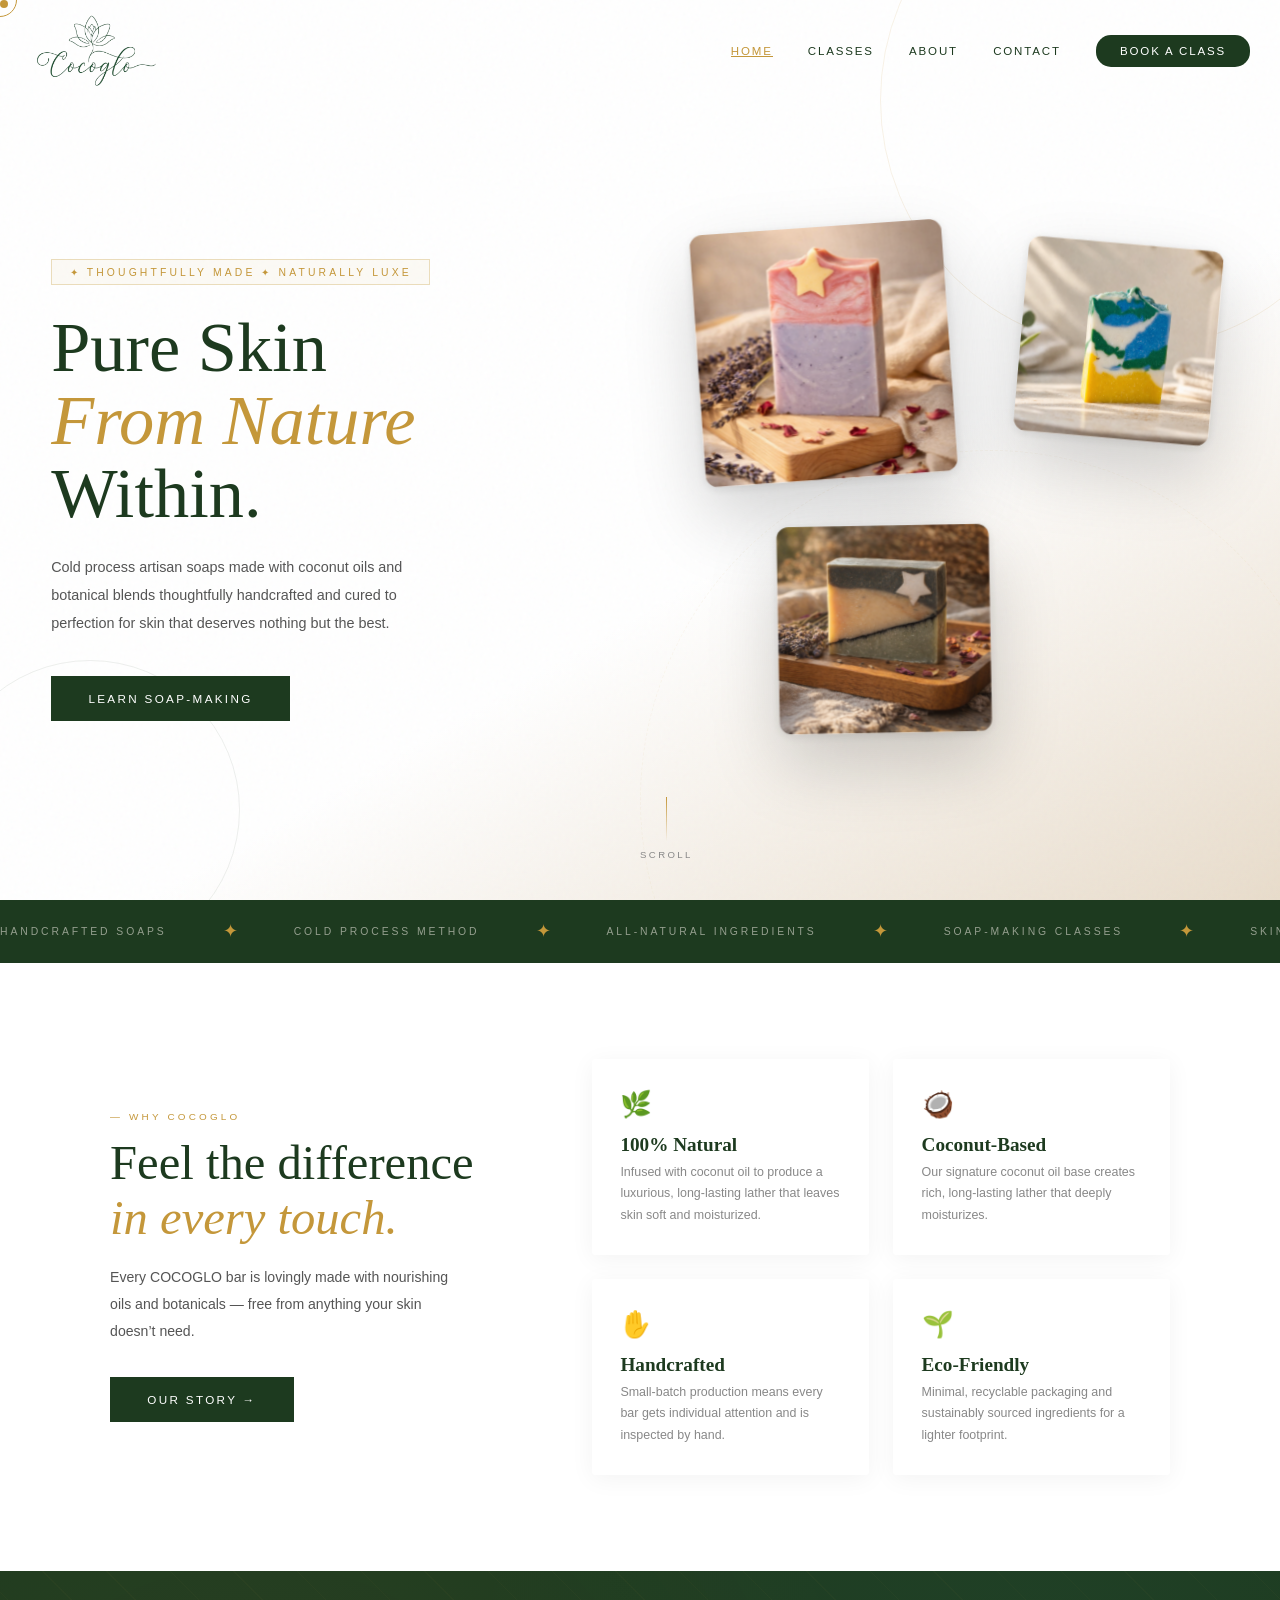
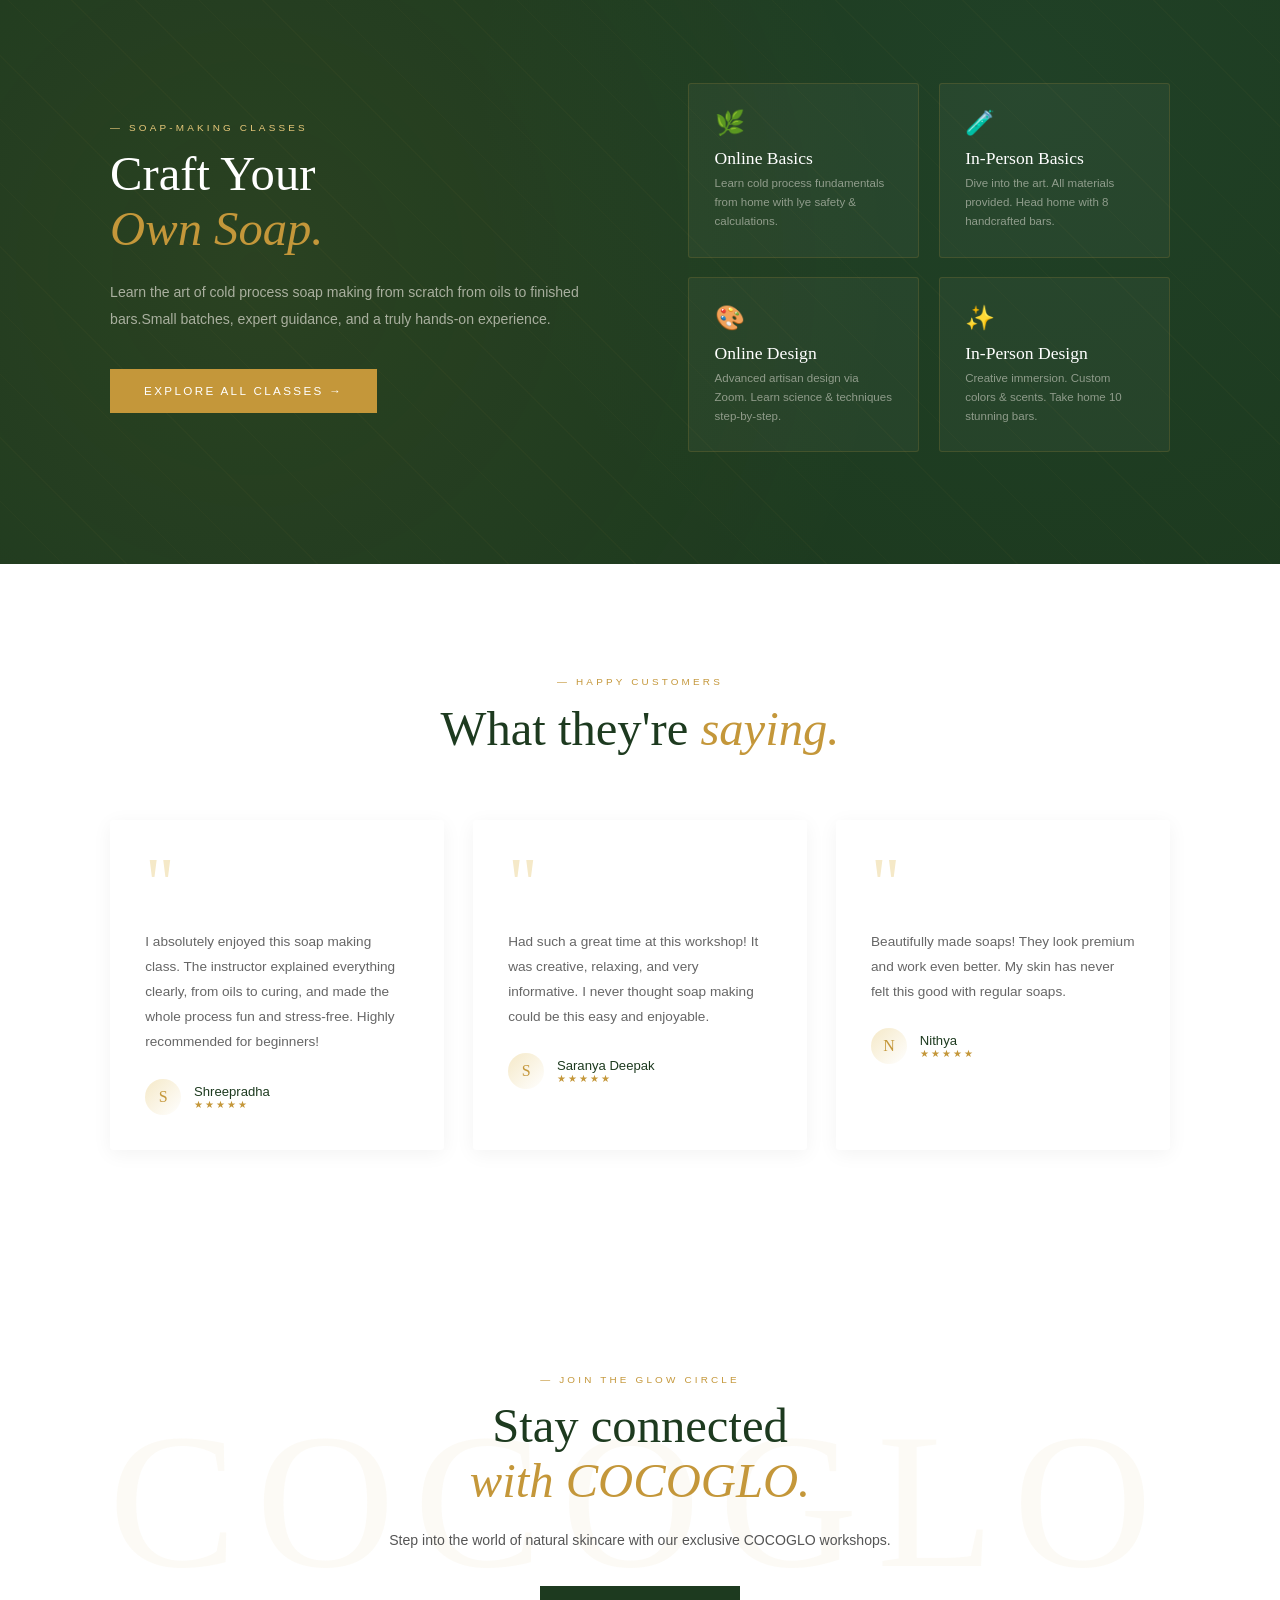
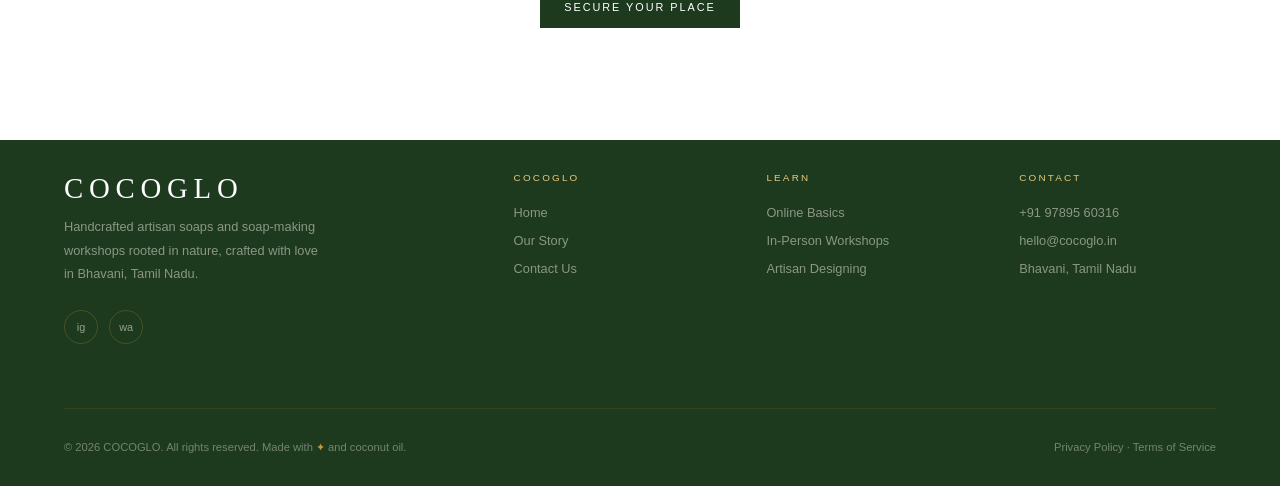
==== commit ef11e26b: "v4" ====
--- a/index.html
+++ b/index.html
@@ -163,49 +163,7 @@
     </div>
   </section>
 
-  <!-- FEATURED PRODUCTS -->
-  <section class="feat-prods" style="display: none;">
-    <div class="section-wrap" >
-      <div class="feat-prods-header">
-        <div>
-          <p class="sec-eyebrow reveal">— Our Collection</p>
-          <h2 class="sec-title reveal d1">Each bar,<br><em>a little luxury</em></h2>
-        </div>
-        <button class="btn btn-gold-outline reveal d2" onclick="navigate('shop')">View All Soaps →</button>
-      </div>
-      <div class="prod-grid" id="homeProdGrid">
-        <div class="prod-card reveal d1">
-          <div class="prod-img"><img id="hp1" alt="Turquoise soap"></div>
-          <span class="prod-badge">Bestseller</span>
-          <div class="prod-body">
-            <p class="prod-tag">Ocean Series</p>
-            <h3 class="prod-name">Turquoise Tide</h3>
-            <p class="prod-desc">Sea minerals & coconut oil with gold mica layers a luxurious, calming experience.</p>
-            <div class="prod-foot"><span class="prod-price">₹420</span><button class="prod-add" onclick="addToCart(1,'Turquoise Tide',420)">Add to Cart</button></div>
-          </div>
-        </div>
-        <div class="prod-card reveal d2">
-          <div class="prod-img"><img id="hp2" alt="Heart soap"></div>
-          <div class="prod-body">
-            <p class="prod-tag">Love Collection</p>
-            <h3 class="prod-name">Rose Heart</h3>
-            <p class="prod-desc">Creamy goat milk base with rose fragrance — stunning embeds perfect for gifting.</p>
-            <div class="prod-foot"><span class="prod-price">₹380</span><button class="prod-add" onclick="addToCart(2,'Rose Heart',380)">Add to Cart</button></div>
-          </div>
-        </div>
-        <div class="prod-card reveal d3">
-          <div class="prod-img"><img id="hp3" alt="Dragon fruit soap"></div>
-          <span class="prod-badge new">New</span>
-          <div class="prod-body">
-            <p class="prod-tag">Fruit Series</p>
-            <h3 class="prod-name">Dragon Fruit</h3>
-            <p class="prod-desc">Vivid two-tone bar with real poppy seeds for gentle exfoliation and fruity glow.</p>
-            <div class="prod-foot"><span class="prod-price">₹450</span><button class="prod-add" onclick="addToCart(3,'Dragon Fruit',450)">Add to Cart</button></div>
-          </div>
-        </div>
-      </div>
-    </div>
-  </section>
+  <!-- FEATURED PRODUCTS HIDDEN -->
 
   <!-- WORKSHOP TEASER -->
   <section class="ws-teaser">
@@ -274,27 +232,7 @@
   <div id="homeFooter"></div>
 </div>
 
-<!-- ═══════════════ SHOP PAGE ═══════════════ -->
-<div class="page" id="page-shop">
-  <section class="shop-hero">
-    <p class="sec-eyebrow reveal">— Our Collection</p>
-    <h2 class="sec-title reveal d1" style="font-size:clamp(2.5rem,4vw,4.2rem)">Artisan <em>Soaps</em></h2>
-    <p class="reveal d2" style="font-size:0.88rem;color:var(--text-mid);line-height:1.9;max-width:480px;margin:1rem auto 0">Each bar handcrafted with natural ingredients, made in small batches for the best quality.</p>
-  </section>
-  <div class="shop-filter">
-    <button class="filter-btn active" data-filter="all">All Soaps</button>
-    <button class="filter-btn" data-filter="ocean">Ocean</button>
-    <button class="filter-btn" data-filter="love">Love</button>
-    <button class="filter-btn" data-filter="fruit">Fruit</button>
-    <button class="filter-btn" data-filter="premium">Premium</button>
-    <button class="filter-btn" data-filter="botanical">Botanical</button>
-    <button class="filter-btn" data-filter="wellness">Wellness</button>
-  </div>
-  <div class="shop-grid-wrap">
-    <div class="shop-grid" id="shopGrid"></div>
-  </div>
-  <div id="shopFooter"></div>
-</div>
+<!-- SHOP PAGE REMOVED -->
 
 <!-- ═══════════════ ABOUT PAGE ═══════════════ -->
 <div class="page" id="page-about">
@@ -402,58 +340,35 @@
     <p class="reveal d2" style="font-size:0.88rem;color:var(--text-mid);line-height:1.9;max-width:480px;margin:1rem auto 0">Whether you have a question about our soaps, want to book a class, or explore wholesale. We're here.</p>
   </section>
   <section class="contact-inner">
-    <div class="contact-grid">
-      <div>
-        <p class="sec-eyebrow reveal">— Find Us</p>
-        <h2 class="sec-title sec-title-sm reveal d1" style="margin-bottom:2.5rem">Say <em>Hello.</em></h2>
-        <div class="contact-info-item reveal d2">
-          <span class="ci-icon">📍</span>
-          <div><div class="ci-label">Location</div><div class="ci-val">Bhavani, Tamil Nadu, India<br>Available for pickup & local delivery</div></div>
-        </div>
-        <div class="contact-info-item reveal d3">
-          <span class="ci-icon">📧</span>
-          <div><div class="ci-label">Email</div><div class="ci-val">hello@cocoglo.in</div></div>
-        </div>
-        <div class="contact-info-item reveal d4">
-          <span class="ci-icon">📱</span>
-          <div><div class="ci-label">Phone / WhatsApp</div><div class="ci-val">+91 97895 60316</div></div>
-        </div>
-        <div class="contact-info-item reveal d5">
-          <span class="ci-icon">🕐</span>
-          <div><div class="ci-label">Workshop Hours</div><div class="ci-val">Monday–Sunday: 10am – 6pm</div></div>
-        </div>
-        <div class="contact-social reveal d5">
-          <a href="https://www.instagram.com/cocoglo.in/" class="soc-btn">ig</a>
-        </div>
-      </div>
-      <div class="contact-form-card reveal d2">
-        <div class="contact-form-title">Send a Message</div>
-        <p class="contact-form-sub">We typically respond within 24 hours.</p>
-        <form id="contactFormEl">
-          <div class="form-row">
-            <div class="form-group"><label class="form-label">First Name</label><input class="form-input" type="text" required placeholder="Priya"></div>
-            <div class="form-group"><label class="form-label">Last Name</label><input class="form-input" type="text" required placeholder="Sharma"></div>
+    <div class="contact-featured">
+      <div class="cf-card reveal d1">
+        <h2 class="sec-title sec-title-sm">Say <em>Hello.</em></h2>
+        <p style="color:var(--text-light);font-size:0.9rem;margin-top:1rem;margin-bottom:2.5rem;max-width:380px">We're here to help with your workshop bookings, wholesale inquiries, or just to talk about natural soaps.</p>
+        
+        <div class="contact-info-list">
+          <div class="ci-item reveal d2">
+            <span class="ci-icon">📍</span>
+            <div><div class="ci-label">Location</div><div class="ci-val">Bhavani, Tamil Nadu, India</div></div>
           </div>
-          <div class="form-group"><label class="form-label">Email</label><input class="form-input" type="email" required placeholder="you@email.com"></div>
-          <div class="form-group"><label class="form-label">Phone</label><input class="form-input" type="tel" placeholder="+91 98765 43210"></div>
-          <div class="form-group">
-            <label class="form-label">Inquiry Type</label>
-            <select class="form-select">
-              <option>General Inquiry</option>
-              <option>Product / Order</option>
-              <option>Class Booking</option>
-              <option>Wholesale / Bulk</option>
-              <option>Corporate Event</option>
-              <option>Custom Soap Order</option>
-            </select>
+          <div class="ci-item reveal d3">
+            <span class="ci-icon">📧</span>
+            <div><div class="ci-label">Email</div><div class="ci-val">hello@cocoglo.in</div></div>
           </div>
-          <div class="form-group"><label class="form-label">Message</label><textarea class="form-textarea" required placeholder="Tell us how we can help you..."></textarea></div>
-          <button type="submit" class="form-submit">Send Message ✦</button>
-        </form>
-        <div class="form-success" id="contactSuccess">
-          <div class="form-success-icon">🌸</div>
-          <div class="form-success-msg">Message Sent!</div>
-          <p style="font-size:0.82rem;color:var(--text-light);margin-top:0.7rem">Thank you for reaching out! We'll get back to you within 24 hours.</p>
+          <div class="ci-item reveal d4">
+            <span class="ci-icon">🕐</span>
+            <div><div class="ci-label">Workshop Hours</div><div class="ci-val">Monday–Sunday: 10am – 6pm</div></div>
+          </div>
+        </div>
+
+        <div class="contact-wa-box reveal d5">
+          <p style="font-size:0.75rem;letter-spacing:0.1em;text-transform:uppercase;color:var(--text-light);margin-bottom:1.5rem">Primary Contact</p>
+          <button class="btn-wa-lg" onclick="contactWA('nav')">
+            <span>Chat on WhatsApp</span>
+            <span class="wa-number">+91 97895 60316</span>
+          </button>
+          <div class="contact-social-alt">
+             <a href="https://www.instagram.com/cocoglo.in/" target="_blank" class="soc-link-alt"><span>Follow on Instagram</span> →</a>
+          </div>
         </div>
       </div>
     </div>
@@ -470,36 +385,34 @@
     <div class="footer-grid">
       <div>
         <div class="footer-brand-name">COCOGLO</div>
-        <p class="footer-brand-desc">Handcrafted artisan soaps and soap-making workshops rooted in nature, crafted with love.</p>
+        <p class="footer-brand-desc">Handcrafted artisan soaps and soap-making workshops rooted in nature, crafted with love in Bhavani, Tamil Nadu.</p>
         <div class="footer-social">
-          <a href="#" class="fsoc">ig</a><a href="#" class="fsoc">fb</a><a href="#" class="fsoc">yt</a><a href="#" class="fsoc">wa</a>
-        </div>
-      </div>
-      <div>
-        <p class="footer-col-title">Shop</p>
+          <a href="https://www.instagram.com/cocoglo.in/" target="_blank" class="fsoc">ig</a>
+          <a onclick="contactWA('nav')" class="fsoc" style="cursor:pointer">wa</a>
+        </div>
+      </div>
+      <div>
+        <p class="footer-col-title">COCOGLO</p>
         <ul class="footer-links">
-          <li><a onclick="navigate('shop')">All Soaps</a></li>
-          <li><a onclick="navigate('shop')">Gift Sets</a></li>
-          <li><a onclick="navigate('shop')">Ocean Collection</a></li>
-          <li><a onclick="navigate('shop')">Seasonal Picks</a></li>
+          <li><a onclick="navigate('home')">Home</a></li>
+          <li><a onclick="navigate('about')">Our Story</a></li>
+          <li><a onclick="navigate('contact')">Contact Us</a></li>
         </ul>
       </div>
       <div>
         <p class="footer-col-title">Learn</p>
         <ul class="footer-links">
-          <li><a onclick="navigate('classes')">Beginner Classes</a></li>
-          <li><a onclick="navigate('classes')">Advanced Workshops</a></li>
-          <li><a onclick="navigate('classes')">Corporate Events</a></li>
-          <li><a onclick="navigate('classes')">Class Schedule</a></li>
+          <li><a onclick="navigate('classes')">Online Basics</a></li>
+          <li><a onclick="navigate('classes')">In-Person Workshops</a></li>
+          <li><a onclick="navigate('classes')">Artisan Designing</a></li>
         </ul>
       </div>
       <div>
-        <p class="footer-col-title">Company</p>
+        <p class="footer-col-title">Contact</p>
         <ul class="footer-links">
-          <li><a onclick="navigate('about')">About Us</a></li>
-          <li><a onclick="navigate('contact')">Contact</a></li>
-          <li><a>Shipping Policy</a></li>
-          <li><a>Returns</a></li>
+          <li><a href="https://wa.me/919789560316" target="_blank">+91 97895 60316</a></li>
+          <li><a href="mailto:hello@cocoglo.in">hello@cocoglo.in</a></li>
+          <li><a onclick="navigate('contact')">Bhavani, Tamil Nadu</a></li>
         </ul>
       </div>
     </div>
@@ -515,16 +428,17 @@
 <!-- External Scripts -->
 <script src="scripts.js"></script>
 <script>
-  setTimeout(()=>t.classList.remove('show'),3000);
+  const t = document.getElementById('toast');
+  if(t) setTimeout(()=>t.classList.remove('show'),3000);
 
 // ─── INJECT LOGO IMAGES ───
 document.querySelectorAll('[data-logo]').forEach(img=>img.src=IMG_LOGO);
 
 // ─── INIT ───
 navigate('home');
-document.getElementById('hp1').src = IMG_TURQUOISE;
-document.getElementById('hp2').src = IMG_HEARTS;
-document.getElementById('hp3').src = IMG_DRAGON;
+document.getElementById('hp1') && (document.getElementById('hp1').src = IMG_TURQUOISE);
+document.getElementById('hp2') && (document.getElementById('hp2').src = IMG_HEARTS);
+document.getElementById('hp3') && (document.getElementById('hp3').src = IMG_DRAGON);
 document.getElementById('aboutImg1').src = IMG_TURQUOISE;
 document.getElementById('aboutImg2').src = IMG_DRAGON;
 // Inject footers
--- a/styles.css
+++ b/styles.css
@@ -419,26 +419,11 @@
 .form-submit { width:100%;background:var(--green-dark);color:var(--cream);padding:1rem;border:none;cursor:pointer;font-size:0.72rem;letter-spacing:0.22em;text-transform:uppercase;font-family:'Jost',sans-serif;transition:background 0.3s;margin-top:0.5rem; }
 .form-submit:hover { background:var(--gold); }
 .form-success { text-align:center;padding:2rem 0;display:none; }
-.form-success-icon { font-size:3rem;margin-bottom:1rem; }
-.form-success-msg { font-family:'Cormorant Garamond',serif;font-size:1.5rem;color:var(--green-dark); }
-
-/* ─── CONTACT PAGE ─── */
-.contact-hero { padding:9rem 5% 5rem;background:linear-gradient(150deg,var(--cream),var(--cream-deep));text-align:center; }
-.contact-inner { padding:5rem 5% 8rem;background:var(--cream); }
-.contact-grid { display:grid;grid-template-columns:1fr 1.3fr;gap:6rem;max-width:1100px;margin:0 auto;align-items:start; }
-.contact-info-item { margin-bottom:2rem;display:flex;gap:1rem;align-items:flex-start; }
-.ci-icon { font-size:1.3rem;margin-top:0.1rem; }
-.ci-label { font-size:0.62rem;letter-spacing:0.2em;text-transform:uppercase;color:var(--gold);margin-bottom:0.3rem; }
-.ci-val { font-size:0.88rem;color:var(--text-mid);line-height:1.6; }
-.contact-social { display:flex;gap:0.8rem;margin-top:2rem; }
-.soc-btn { width:40px;height:40px;border:1px solid rgba(196,151,58,0.3);border-radius:50%;display:flex;align-items:center;justify-content:center;font-size:0.75rem;color:var(--gold);text-decoration:none;transition:all 0.3s; }
-.soc-btn:hover { background:var(--gold);color:#fff;border-color:var(--gold); }
-.contact-form-card { background:var(--white);padding:3rem;border-radius:4px;box-shadow:0 8px 40px rgba(0,0,0,0.07); }
-.contact-form-title { font-family:'Cormorant Garamond',serif;font-size:1.6rem;color:var(--green-dark);margin-bottom:0.4rem; }
+.form-success-icon { font-size:1.6rem;color:var(--green-dark);margin-bottom:0.4rem; }
 .contact-form-sub { font-size:0.78rem;color:var(--text-light);margin-bottom:2rem; }
 
 /* ─── FOOTER ─── */
-footer { background:var(--green-dark);padding:5rem 5% 2rem; }
+footer { background:var(--green-dark);padding:2rem 5% 2rem; }
 .footer-inner { max-width:1260px;margin:0 auto; }
 .footer-grid { display:grid;grid-template-columns:2fr 1fr 1fr 1fr;gap:3.5rem;margin-bottom:4rem; }
 .footer-brand-name { font-family:'Cormorant Garamond',serif;font-size:1.8rem;font-weight:300;letter-spacing:0.2em;color:var(--cream);margin-bottom:0.6rem; }
@@ -455,6 +440,62 @@
 .footer-bottom p { font-size:0.7rem;color:rgba(248,243,235,0.4); }
 .footer-lotus { color:var(--gold); }
 
+/* ─── CONTACT REDESIGN ─── */
+.contact-hero { padding: 9rem 5% 4rem; text-align: center; background: var(--cream); }
+.contact-featured { padding:4rem 5%; display:flex; justify-content:center; align-items:center; min-height:auto; background:radial-gradient(circle at top right, var(--cream-deep) 0%, var(--cream) 100%); }
+.cf-card { 
+  background: rgba(255, 255, 255, 0.4); 
+  backdrop-filter: blur(16px); 
+  -webkit-backdrop-filter: blur(16px); 
+  border: 1px solid rgba(196,151,58,0.15); 
+  padding: 4rem; 
+  border-radius: 24px; 
+  max-width: 900px; 
+  width: 100%; 
+  box-shadow: 0 30px 60px rgba(0,0,0,0.04);
+}
+.contact-info-list { display: grid; grid-template-columns: repeat(auto-fit, minmax(200px, 1fr)); gap: 3rem; margin-bottom: 4rem; padding-bottom: 4rem; border-bottom: 1px solid rgba(196,151,58,0.1); }
+.ci-item { display: flex; flex-direction: column; gap: 1rem; }
+.ci-item .ci-icon { font-size: 1.8rem; margin-bottom: 0.5rem; display: block; }
+.ci-item .ci-label { font-family: 'Jost', sans-serif; font-size: 0.7rem; text-transform: uppercase; letter-spacing: 0.15em; color: var(--text-light); }
+.ci-item .ci-val { font-family: 'Bodoni Moda', serif; font-size: 1.15rem; color: var(--green-dark); line-height: 1.4; font-weight: 500; }
+
+.contact-wa-box { text-align: center; max-width: 450px; margin: 0 auto; }
+.btn-wa-lg { 
+  background: var(--green-dark); 
+  color: var(--white); 
+  width: 100%; 
+  padding: 1.4rem 2rem; 
+  border: none; 
+  border-radius: 100px; 
+  cursor: pointer; 
+  display: flex; 
+  flex-direction: column; 
+  align-items: center; 
+  gap: 0.4rem; 
+  transition: all 0.4s var(--transition);
+  box-shadow: 0 15px 35px rgba(29,58,31,0.2);
+}
+.btn-wa-lg:hover { 
+  background: var(--gold); 
+  transform: translateY(-5px); 
+  box-shadow: 0 20px 45px rgba(196,151,58,0.3);
+}
+.btn-wa-lg span:first-child { font-family: 'Jost', sans-serif; font-size: 0.85rem; font-weight: 600; letter-spacing: 0.1em; text-transform: uppercase; }
+.btn-wa-lg .wa-number { font-family: 'Inter', sans-serif; font-size: 0.75rem; opacity: 0.8; font-weight: 400; }
+
+.contact-social-alt { margin-top: 2.5rem; }
+.soc-link-alt { text-decoration: none; color: var(--text-mid); font-family: 'Jost', sans-serif; font-size: 0.85rem; transition: color 0.3s; display: inline-block; }
+.soc-link-alt:hover { color: var(--gold); }
+.soc-link-alt span { border-bottom: 1px solid rgba(196,151,58,0.3); padding-bottom: 2px; }
+
+@media(max-width: 768px) {
+  .cf-card { padding: 3rem 1.5rem; border-radius: 16px; }
+  .contact-info-list { gap: 2.5rem; margin-bottom: 3rem; padding-bottom: 3rem; }
+  .ci-item .ci-val { font-size: 1rem; }
+  .contact-featured { padding: 4rem 5%; }
+}
+
 /* NOTIFICATION */
 .toast {
   position:fixed;bottom:2rem;right:2rem;background:var(--green-dark);color:var(--cream);
@@ -492,6 +533,10 @@
   .form-row { grid-template-columns:1fr; }
   .cart-sidebar { width:100%;right:-100vw; }
   .cart-sidebar.open { right:0; }
+  #cursor, #cursorRing { display: none !important; }
+}
+@media (hover: none) {
+  #cursor, #cursorRing { display: none !important; }
 }
 /* BACK TO TOP */
 #backToTop {
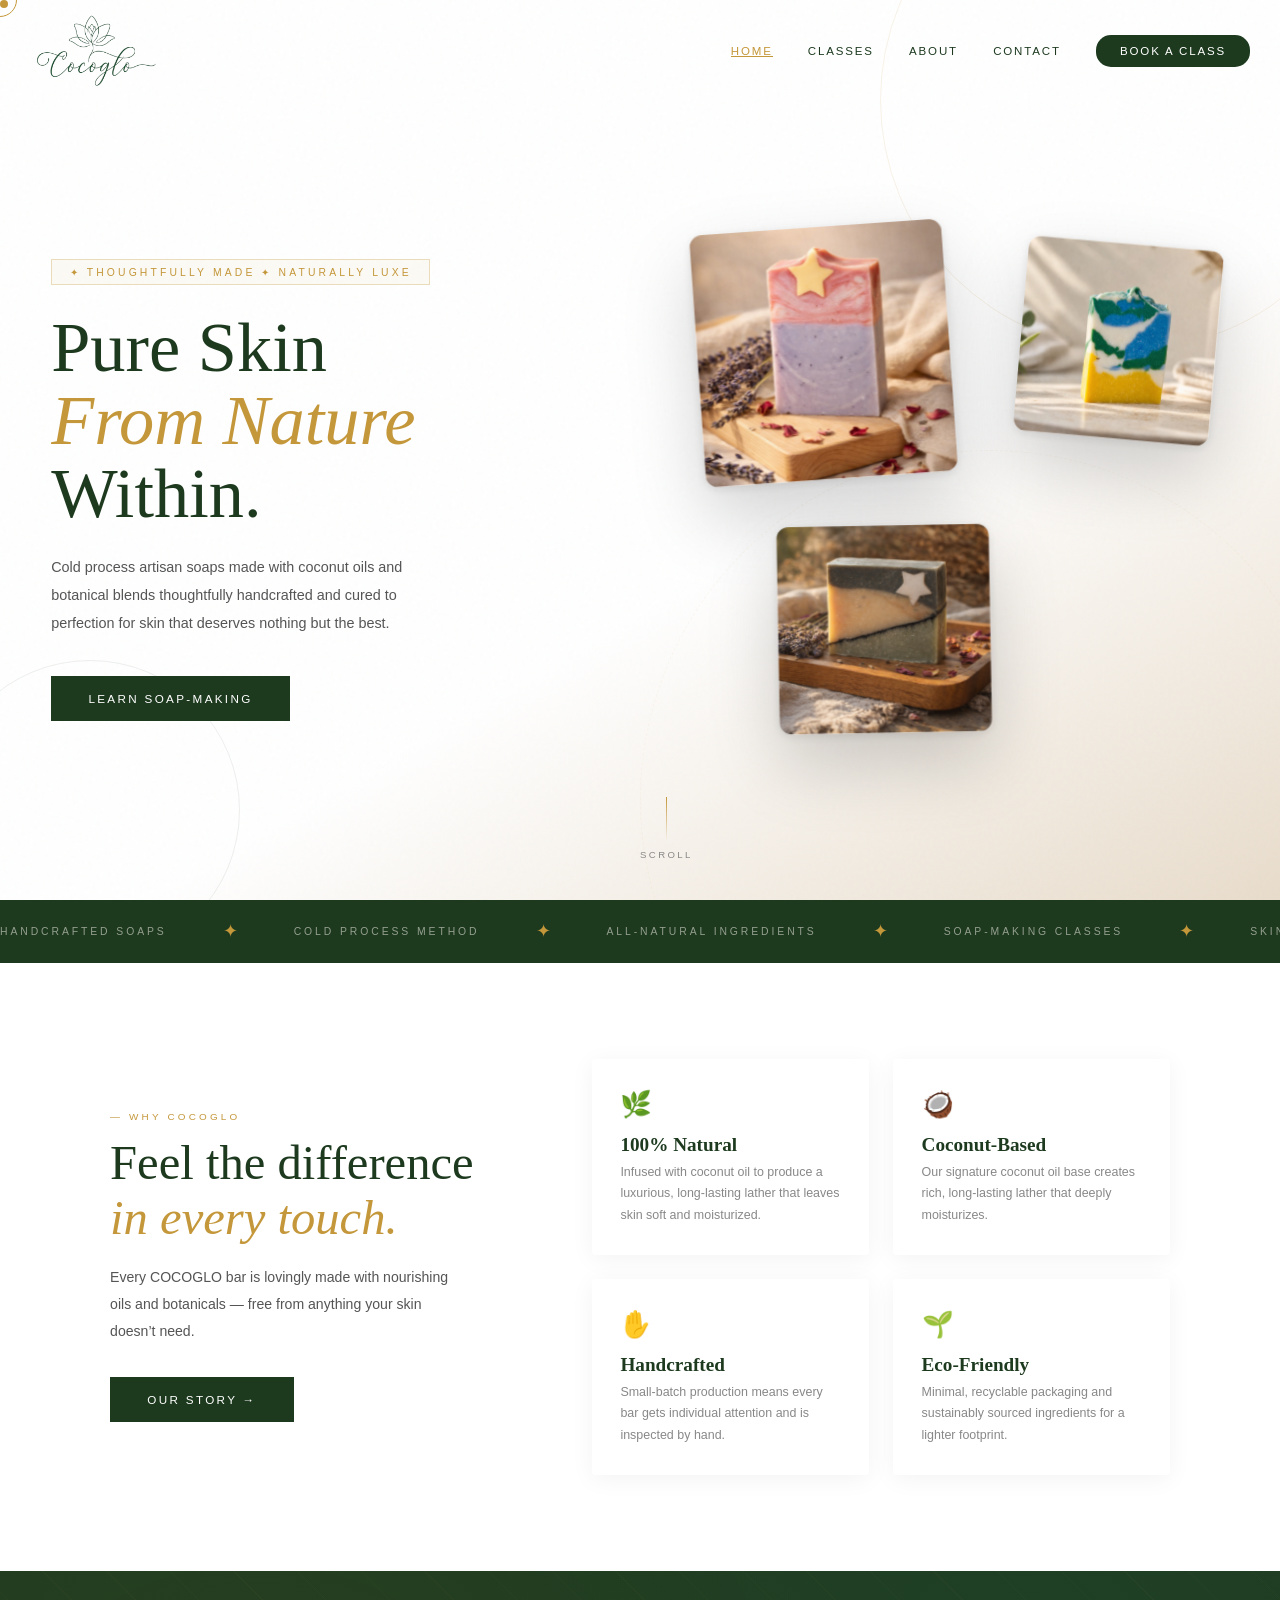
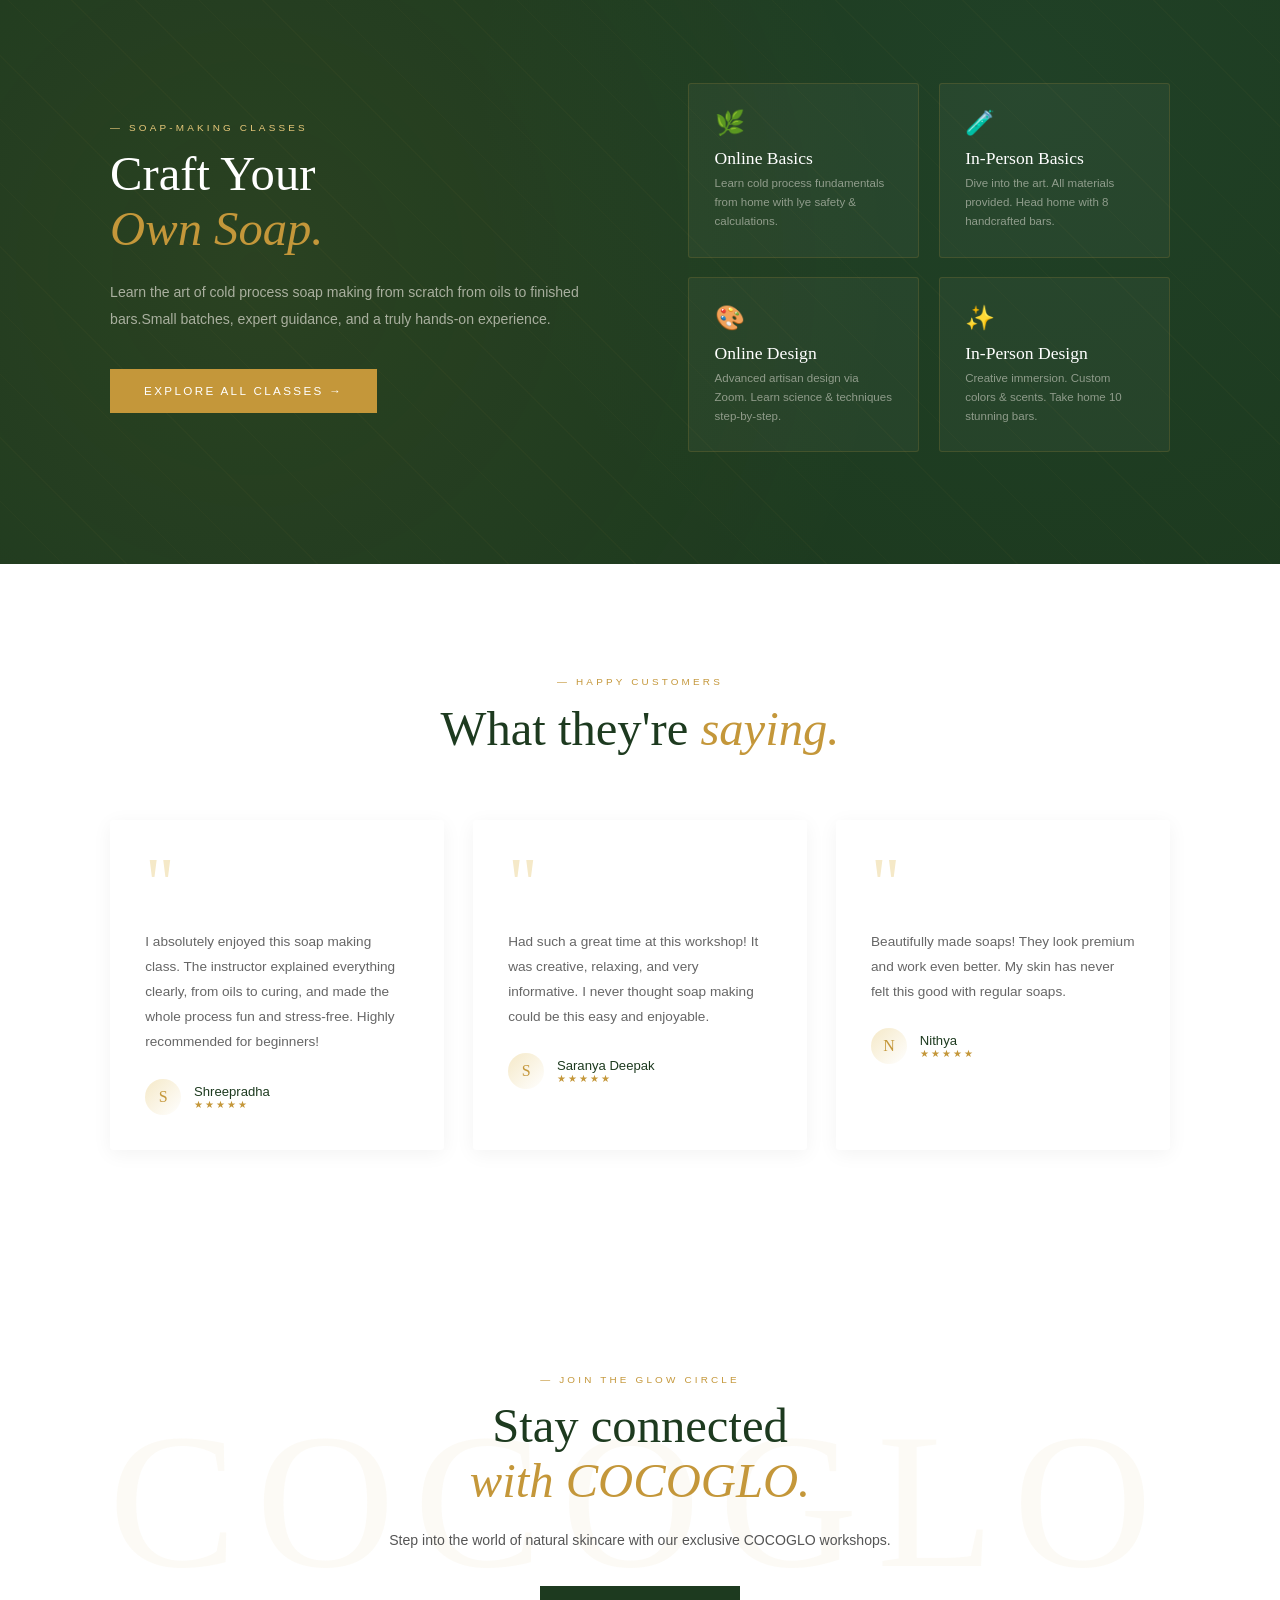
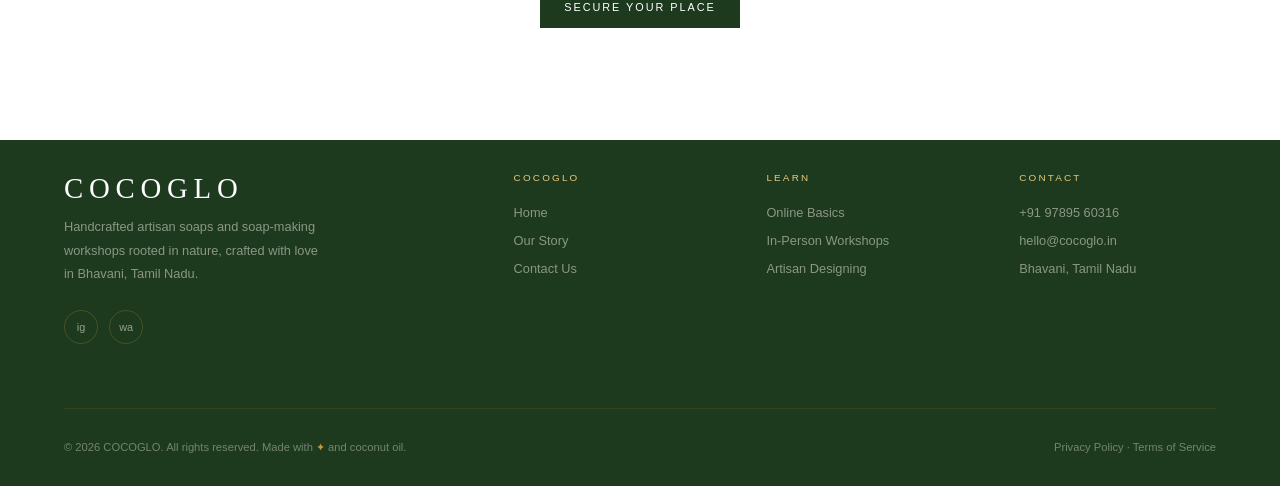
==== commit 43a142a3: "v6" ====
--- a/index.html
+++ b/index.html
@@ -1,77 +1,114 @@
-<!DOCTYPE html>
+<!doctype html>
 <html lang="en">
-<head>
-  <meta charset="UTF-8">
-  <meta name="viewport" content="width=device-width, initial-scale=1.0">
-  
-  <!-- SEO Meta Tags -->
-  <title>COCOGLO | Handcrafted Artisan Soaps & Workshops</title>
-  <meta name="description" content="Discover COCOGLO's handcrafted, 100% natural artisan soaps. Join our soap-making workshops in Bengaluru and learn the art of slow, sustainable skincare.">
-  <meta name="keywords" content="artisan soap, natural skincare, soap making workshop, handcrafted soap, COCOGLO, organic soap Bengaluru, sustainable beauty">
-  <meta name="author" content="COCOGLO">
-  <meta name="robots" content="index, follow">
-  <link rel="canonical" href="https://cocoglo.in">
-  <link rel="icon" type="image/x-icon" href="favicon.ico">
-
-  <!-- Open Graph / Facebook / LinkedIn -->
-  <meta property="og:type" content="website">
-  <meta property="og:url" content="https://cocoglo.in">
-  <meta property="og:title" content="COCOGLO | Handcrafted Artisan Soaps & Workshops">
-  <meta property="og:description" content="100% natural, handcrafted artisan soaps and soap-making mastery classes. Crafted with love and coconut oil.">
-  <meta property="og:image" content="https://cocoglo.in/assets/logo.png">
-
-  <!-- Twitter -->
-  <meta property="twitter:card" content="summary_large_image">
-  <meta property="twitter:url" content="https://cocoglo.in">
-  <meta property="twitter:title" content="COCOGLO | Handcrafted Artisan Soaps & Workshops">
-  <meta property="twitter:description" content="100% natural, handcrafted artisan soaps and soap-making mastery classes. Crafted with love and coconut oil.">
-  <meta property="twitter:image" content="https://cocoglo.in/assets/logo.png">
-
-  <!-- Google Search Console Verification -->
-  <meta name="google-site-verification" content="ADD_YOUR_VERIFICATION_CODE_HERE" />
-
-  <!-- Structured Data (JSON-LD) -->
-  <script type="application/ld+json">
-  {
-    "@context": "https://schema.org",
-    "@type": "Organization",
-    "name": "COCOGLO",
-    "url": "https://cocoglo.in",
-    "logo": "https://cocoglo.in/assets/logo.png",
-    "description": "Handcrafted artisan soaps and soap-making workshops rooted in nature.",
-    "address": {
-      "@type": "PostalAddress",
-      "addressLocality": "Bhavani",
-      "addressRegion": "Tamil Nadu",
-      "addressCountry": "India"
-    },
-    "sameAs": [
-      "https://www.instagram.com/cocoglo.in",
-    ]
-  }
-  </script>
-
-  <!-- Fonts -->
-  <link rel="preconnect" href="https://fonts.googleapis.com">
-  <link rel="preconnect" href="https://fonts.gstatic.com" crossorigin>
-  <link href="https://fonts.googleapis.com/css2?family=Bodoni+Moda:ital,opsz,wght@1,6..72,400..900&family=Inter:wght@300;400;500;600&family=Outfit:wght@300;400;500;600&display=swap" rel="stylesheet">
-  
-  <!-- External Styles -->
-  <link rel="stylesheet" href="styles.css">
-</head>
-<body>
-
-<h1 style="position: absolute; width: 1px; height: 1px; padding: 0; margin: -1px; overflow: hidden; clip: rect(0, 0, 0, 0); border: 0;">COCOGLO - Handcrafted Artisan Soaps & Soap-Making Workshops</h1>
-
-<div id="cursor"></div>
-<div id="cursorRing"></div>
-
-<!-- TOAST -->
-<div class="toast" id="toast"></div>
-
-<!-- CART OVERLAY -->
-<div class="cart-overlay" id="cartOverlay" onclick="closeCart()"></div>
-<!-- <div class="cart-sidebar" id="cartSidebar">
+  <head>
+    <meta charset="UTF-8" />
+    <meta name="viewport" content="width=device-width, initial-scale=1.0" />
+
+    <!-- SEO Meta Tags -->
+    <title>COCOGLO | Handcrafted Artisan Soaps & Workshops</title>
+    <meta
+      name="description"
+      content="Discover COCOGLO's handcrafted, 100% natural artisan soaps. Join our soap-making workshops in Bengaluru and learn the art of slow, sustainable skincare."
+    />
+    <meta
+      name="keywords"
+      content="artisan soap, natural skincare, soap making workshop, handcrafted soap, COCOGLO, organic soap Bengaluru, sustainable beauty"
+    />
+    <meta name="author" content="COCOGLO" />
+    <meta name="robots" content="index, follow" />
+    <link rel="canonical" href="https://cocoglo.in" />
+    <link rel="icon" type="image/x-icon" href="favicon.ico" />
+
+    <!-- Open Graph / Facebook / LinkedIn -->
+    <meta property="og:type" content="website" />
+    <meta property="og:url" content="https://cocoglo.in" />
+    <meta
+      property="og:title"
+      content="COCOGLO | Handcrafted Artisan Soaps & Workshops"
+    />
+    <meta
+      property="og:description"
+      content="100% natural, handcrafted artisan soaps and soap-making mastery classes. Crafted with love and coconut oil."
+    />
+    <meta property="og:image" content="https://cocoglo.in/assets/logo.png" />
+
+    <!-- Twitter -->
+    <meta property="twitter:card" content="summary_large_image" />
+    <meta property="twitter:url" content="https://cocoglo.in" />
+    <meta
+      property="twitter:title"
+      content="COCOGLO | Handcrafted Artisan Soaps & Workshops"
+    />
+    <meta
+      property="twitter:description"
+      content="100% natural, handcrafted artisan soaps and soap-making mastery classes. Crafted with love and coconut oil."
+    />
+    <meta
+      property="twitter:image"
+      content="https://cocoglo.in/assets/logo.png"
+    />
+
+    <!-- Google Search Console Verification -->
+    <meta
+      name="google-site-verification"
+      content="ADD_YOUR_VERIFICATION_CODE_HERE"
+    />
+
+    <!-- Structured Data (JSON-LD) -->
+    <script type="application/ld+json">
+      {
+        "@context": "https://schema.org",
+        "@type": "Organization",
+        "name": "COCOGLO",
+        "url": "https://cocoglo.in",
+        "logo": "https://cocoglo.in/assets/logo.png",
+        "description": "Handcrafted artisan soaps and soap-making workshops rooted in nature.",
+        "address": {
+          "@type": "PostalAddress",
+          "addressLocality": "Bhavani",
+          "addressRegion": "Tamil Nadu",
+          "addressCountry": "India"
+        },
+        "sameAs": ["https://www.instagram.com/cocoglo.in"]
+      }
+    </script>
+
+    <!-- Fonts -->
+    <link rel="preconnect" href="https://fonts.googleapis.com" />
+    <link rel="preconnect" href="https://fonts.gstatic.com" crossorigin />
+    <link
+      href="https://fonts.googleapis.com/css2?family=Bodoni+Moda:ital,opsz,wght@1,6..72,400..900&family=Inter:wght@300;400;500;600&family=Outfit:wght@300;400;500;600&display=swap"
+      rel="stylesheet"
+    />
+
+    <!-- External Styles -->
+    <link rel="stylesheet" href="styles.css" />
+  </head>
+  <body>
+    <h1
+      style="
+        position: absolute;
+        width: 1px;
+        height: 1px;
+        padding: 0;
+        margin: -1px;
+        overflow: hidden;
+        clip: rect(0, 0, 0, 0);
+        border: 0;
+      "
+    >
+      COCOGLO - Handcrafted Artisan Soaps & Soap-Making Workshops
+    </h1>
+
+    <div id="cursor"></div>
+    <div id="cursorRing"></div>
+
+    <!-- TOAST -->
+    <div class="toast" id="toast"></div>
+
+    <!-- CART OVERLAY -->
+    <div class="cart-overlay" id="cartOverlay" onclick="closeCart()"></div>
+    <!-- <div class="cart-sidebar" id="cartSidebar">
   <div class="cart-sidebar-head">
     <span style="font-family:'Cormorant Garamond',serif;font-size:1.4rem;color:var(--green-dark)">Your Cart</span>
     <button class="cart-close" onclick="closeCart()">✕</button>
@@ -83,371 +120,802 @@
   </div>
 </div> -->
 
-<!-- NAVBAR -->
-<nav id="navbar">
-  <a class="nav-logo" onclick="navigate('home')" style="cursor:pointer">
-    <img src="./assets/logo.png" alt="COCOGLO">
-  </a>
-  <ul class="nav-menu" id="navMenu">
-    <li><a data-nav="home" onclick="navigate('home')">Home</a></li>
-    <li><a data-nav="classes" onclick="navigate('classes')">Classes</a></li>
-    <li><a data-nav="about" onclick="navigate('about')">About</a></li>
-    <li><a data-nav="contact" onclick="navigate('contact')">Contact</a></li>
-    <li><a class="nav-cta-btn" onclick="contactWA('nav')">Book a Class</a></li>
-  </ul>
-  <div class="hamburger" id="hamburger"><span></span><span></span><span></span></div>
-</nav>
-
-<!-- ═══════════════ HOME PAGE ═══════════════ -->
-<div class="page active" id="page-home">
-  <!-- HERO -->
-  <section class="hero">
-    <div class="hero-orb hero-orb-1"></div>
-    <div class="hero-orb hero-orb-2"></div>
-    <div class="hero-orb hero-orb-3"></div>
-    <div class="hero-grain"></div>
-    <div class="hero-inner">
-      <div class="hero-text">
-        <div class="hero-eyebrow">✦ Thoughtfully Made ✦ Naturally Luxe</div>
-        <h1 class="hero-h1">Pure Skin<br><em>From Nature</em><br>Within.</h1>
-        <p class="hero-p">Cold process artisan soaps made with coconut oils and botanical blends thoughtfully handcrafted and cured to perfection for skin that deserves nothing but the best.</p>
-        <div class="hero-actions">
-          <button class="btn btn-dark" onclick="contactWA('hero')">Learn Soap-Making</button>
-        </div>
+    <!-- NAVBAR -->
+    <nav id="navbar">
+      <a class="nav-logo" onclick="navigate('home')" style="cursor: pointer">
+        <img src="./assets/logo.png" alt="COCOGLO" />
+      </a>
+      <ul class="nav-menu" id="navMenu">
+        <li><a data-nav="home" onclick="navigate('home')">Home</a></li>
+        <li><a data-nav="classes" onclick="navigate('classes')">Classes</a></li>
+        <li><a data-nav="about" onclick="navigate('about')">About</a></li>
+        <li><a data-nav="contact" onclick="navigate('contact')">Contact</a></li>
+        <li>
+          <a class="nav-cta-btn" onclick="contactWA('nav')">Book a Class</a>
+        </li>
+      </ul>
+      <div class="hamburger" id="hamburger">
+        <span></span><span></span><span></span>
       </div>
-      <div class="hero-visual">
-        <div class="soap-3d-stage" id="soapStage">
-          <div class="soap-float sf1"><img src="./assets/soap1.png" alt="Turquoise soap"></div>
-          <div class="soap-float sf2"><img src="./assets/soap2.png"alt="Heart soap"></div>
-          <div class="soap-float sf3"><img src="./assets/soap3.png" alt="Dragon fruit soap"></div>
+    </nav>
+
+    <!-- ═══════════════ HOME PAGE ═══════════════ -->
+    <div class="page active" id="page-home">
+      <!-- HERO -->
+      <section class="hero">
+        <div class="hero-orb hero-orb-1"></div>
+        <div class="hero-orb hero-orb-2"></div>
+        <div class="hero-orb hero-orb-3"></div>
+        <div class="hero-grain"></div>
+        <div class="hero-inner">
+          <div class="hero-text">
+            <div class="hero-eyebrow">✦ Thoughtfully Made ✦ Naturally Luxe</div>
+            <h1 class="hero-h1">
+              Pure Skin<br /><em>From Nature</em><br />Within.
+            </h1>
+            <p class="hero-p">
+              Cold process artisan soaps made with coconut oils and botanical
+              blends thoughtfully handcrafted and cured to perfection for skin
+              that deserves nothing but the best.
+            </p>
+            <div class="hero-actions">
+              <button class="btn btn-dark" onclick="contactWA('hero')">
+                Learn Soap-Making
+              </button>
+            </div>
+          </div>
+          <div class="hero-visual">
+            <div class="soap-3d-stage" id="soapStage">
+              <div class="soap-float sf1">
+                <img src="./assets/soap1.png" alt="Turquoise soap" />
+              </div>
+              <div class="soap-float sf2">
+                <img src="./assets/soap2.png" alt="Heart soap" />
+              </div>
+              <div class="soap-float sf3">
+                <img src="./assets/soap3.png" alt="Dragon fruit soap" />
+              </div>
+            </div>
+          </div>
+        </div>
+        <div class="hero-scroll">
+          <div class="scroll-bar"></div>
+          <span>Scroll</span>
+        </div>
+      </section>
+
+      <!-- TICKER -->
+      <div class="ticker-wrap">
+        <div class="ticker-track">
+          <span class="ticker-item">Handcrafted Soaps</span
+          ><span class="ticker-dot">✦</span>
+          <span class="ticker-item">Cold Process Method</span
+          ><span class="ticker-dot">✦</span>
+          <span class="ticker-item">All-Natural Ingredients</span
+          ><span class="ticker-dot">✦</span>
+          <span class="ticker-item">Soap-Making Classes</span
+          ><span class="ticker-dot">✦</span>
+          <span class="ticker-item">Skin-loving formulations</span
+          ><span class="ticker-dot">✦</span>
+          <span class="ticker-item">Crafted, not manufactured</span
+          ><span class="ticker-dot">✦</span>
+          <span class="ticker-item">Handcrafted Soaps</span
+          ><span class="ticker-dot">✦</span>
+          <span class="ticker-item">Cold Process Method</span
+          ><span class="ticker-dot">✦</span>
+          <span class="ticker-item">All-Natural Ingredients</span
+          ><span class="ticker-dot">✦</span>
+          <span class="ticker-item">Soap-Making Classes</span
+          ><span class="ticker-dot">✦</span>
+          <span class="ticker-item">Skin-loving formulations</span
+          ><span class="ticker-dot">✦</span>
+          <span class="ticker-item">Crafted, not manufactured</span
+          ><span class="ticker-dot">✦</span>
         </div>
       </div>
-    </div>
-    <div class="hero-scroll"><div class="scroll-bar"></div><span>Scroll</span></div>
-  </section>
-
-  <!-- TICKER -->
-  <div class="ticker-wrap">
-    <div class="ticker-track">
-      <span class="ticker-item">Handcrafted Soaps</span><span class="ticker-dot">✦</span>
-      <span class="ticker-item">Cold Process Method</span><span class="ticker-dot">✦</span>
-      <span class="ticker-item">All-Natural Ingredients</span><span class="ticker-dot">✦</span>
-      <span class="ticker-item">Soap-Making Classes</span><span class="ticker-dot">✦</span>
-      <span class="ticker-item">Skin-loving formulations</span><span class="ticker-dot">✦</span>
-      <span class="ticker-item">Crafted, not manufactured</span><span class="ticker-dot">✦</span>
-      <span class="ticker-item">Handcrafted Soaps</span><span class="ticker-dot">✦</span>
-      <span class="ticker-item">Cold Process Method</span><span class="ticker-dot">✦</span>
-      <span class="ticker-item">All-Natural Ingredients</span><span class="ticker-dot">✦</span>
-      <span class="ticker-item">Soap-Making Classes</span><span class="ticker-dot">✦</span>
-      <span class="ticker-item">Skin-loving formulations</span><span class="ticker-dot">✦</span>
-      <span class="ticker-item">Crafted, not manufactured</span><span class="ticker-dot">✦</span>
-  
-    </div>
-  </div>
-
-  <!-- FEATURE STRIP -->
-  <section class="feature-strip">
-    <div class="section-wrap">
-      <div>
-        <p class="sec-eyebrow reveal">— Why COCOGLO</p>
-        <h2 class="sec-title reveal d1">Feel the difference<br><em>in every touch.</em></h2>
-        <p class="reveal d2" style="font-size:0.88rem;color:var(--text-mid);line-height:1.9;max-width:360px;margin-top:1.2rem;margin-bottom:2rem">Every COCOGLO bar is lovingly made with nourishing oils and botanicals — free from anything your skin doesn’t need.</p>
-        <button class="btn btn-dark reveal d3" onclick="navigate('about')">Our Story →</button>
-      </div>
-      <div class="feature-cards">
-        <div class="fcard reveal d1"><div class="fcard-icon">🌿</div><h3 class="fcard-title">100% Natural</h3><p class="fcard-text">Infused with coconut oil to produce a luxurious, long-lasting lather that leaves skin soft and moisturized.</p></div>
-        <div class="fcard reveal d2"><div class="fcard-icon">🥥</div><h3 class="fcard-title">Coconut-Based</h3><p class="fcard-text">Our signature coconut oil base creates rich, long-lasting lather that deeply moisturizes.</p></div>
-        <div class="fcard reveal d3"><div class="fcard-icon">✋</div><h3 class="fcard-title">Handcrafted</h3><p class="fcard-text">Small-batch production means every bar gets individual attention and is inspected by hand.</p></div>
-        <div class="fcard reveal d4"><div class="fcard-icon">🌱</div><h3 class="fcard-title">Eco-Friendly</h3><p class="fcard-text">Minimal, recyclable packaging and sustainably sourced ingredients for a lighter footprint.</p></div>
-      </div>
-    </div>
-  </section>
-
-  <!-- FEATURED PRODUCTS HIDDEN -->
-
-  <!-- WORKSHOP TEASER -->
-  <section class="ws-teaser">
-    <div class="section-wrap ws-teaser-inner">
-      <div class="workshop-text">
-        <p class="sec-eyebrow reveal">— Soap-Making Classes</p>
-        <h2 class="sec-title reveal d1">Craft Your<br><em>Own Soap.</em></h2>
-        <p class="ws-p reveal d2">Learn the art of cold process soap making from scratch from oils to finished bars.Small batches, expert guidance, and a truly hands-on experience.</p>
-        <button class="btn btn-gold reveal d3" onclick="navigate('classes')">Explore All Classes →</button>
-        <div class="ws-stats" style="display: none;">
+
+      <!-- FEATURE STRIP -->
+      <section class="feature-strip">
+        <div class="section-wrap">
+          <div>
+            <p class="sec-eyebrow reveal">— Why COCOGLO</p>
+            <h2 class="sec-title reveal d1">
+              Feel the difference<br /><em>in every touch.</em>
+            </h2>
+            <p
+              class="reveal d2"
+              style="
+                font-size: 0.88rem;
+                color: var(--text-mid);
+                line-height: 1.9;
+                max-width: 360px;
+                margin-top: 1.2rem;
+                margin-bottom: 2rem;
+              "
+            >
+              Every COCOGLO bar is lovingly made with nourishing oils and
+              botanicals — free from anything your skin doesn’t need.
+            </p>
+            <button class="btn btn-dark reveal d3" onclick="navigate('about')">
+              Our Story →
+            </button>
+          </div>
+          <div class="feature-cards">
+            <div class="fcard reveal d1">
+              <div class="fcard-icon">🌿</div>
+              <h3 class="fcard-title">100% Natural</h3>
+              <p class="fcard-text">
+                Infused with coconut oil to produce a luxurious, long-lasting
+                lather that leaves skin soft and moisturized.
+              </p>
+            </div>
+            <div class="fcard reveal d2">
+              <div class="fcard-icon">🥥</div>
+              <h3 class="fcard-title">Coconut-Based</h3>
+              <p class="fcard-text">
+                Our signature coconut oil base creates rich, long-lasting lather
+                that deeply moisturizes.
+              </p>
+            </div>
+            <div class="fcard reveal d3">
+              <div class="fcard-icon">✋</div>
+              <h3 class="fcard-title">Handcrafted</h3>
+              <p class="fcard-text">
+                Small-batch production means every bar gets individual attention
+                and is inspected by hand.
+              </p>
+            </div>
+            <div class="fcard reveal d4">
+              <div class="fcard-icon">🌱</div>
+              <h3 class="fcard-title">Eco-Friendly</h3>
+              <p class="fcard-text">
+                Minimal, recyclable packaging and sustainably sourced
+                ingredients for a lighter footprint.
+              </p>
+            </div>
+          </div>
+        </div>
+      </section>
+
+      <!-- FEATURED PRODUCTS HIDDEN -->
+
+      <!-- WORKSHOP TEASER -->
+      <section class="ws-teaser">
+        <div class="section-wrap ws-teaser-inner">
+          <div class="workshop-text">
+            <p class="sec-eyebrow reveal">— Soap-Making Classes</p>
+            <h2 class="sec-title reveal d1">
+              Craft Your<br /><em>Own Soap.</em>
+            </h2>
+            <p class="ws-p reveal d2">
+              Learn the art of cold process soap making from scratch from oils
+              to finished bars.Small batches, expert guidance, and a truly
+              hands-on experience.
+            </p>
+            <button
+              class="btn btn-gold reveal d3"
+              onclick="navigate('classes')"
+            >
+              Explore All Classes →
+            </button>
+            <!-- <div class="ws-stats" style="display: none;">
           <div class="ws-stat reveal d1"><div class="ws-stat-num">500+</div><div class="ws-stat-label">Soaps Created</div></div>
           <div class="ws-stat reveal d2"><div class="ws-stat-num">200+</div><div class="ws-stat-label">Happy Students</div></div>
           <div class="ws-stat reveal d3"><div class="ws-stat-num">6</div><div class="ws-stat-label">Class Types</div></div>
-        </div>
-      </div>
-      <div class="ws-grid-cards">
-        <div class="ws-gc reveal d1"><div class="ws-gc-icon">🌿</div><div class="ws-gc-name">Online Basics</div><div class="ws-gc-text">Learn cold process fundamentals from home with lye safety & calculations.</div></div>
-        <div class="ws-gc reveal d2"><div class="ws-gc-icon">🧪</div><div class="ws-gc-name">In-Person Basics</div><div class="ws-gc-text">Dive into the art. All materials provided. Head home with 8 handcrafted bars.</div></div>
-        <div class="ws-gc reveal d3"><div class="ws-gc-icon">🎨</div><div class="ws-gc-name">Online Design</div><div class="ws-gc-text">Advanced artisan design via Zoom. Learn science & techniques step-by-step.</div></div>
-        <div class="ws-gc reveal d4"><div class="ws-gc-icon">✨</div><div class="ws-gc-name">In-Person Design</div><div class="ws-gc-text">Creative immersion. Custom colors & scents. Take home 10 stunning bars.</div></div>
-      </div>
+        </div> -->
+          </div>
+          <div class="ws-grid-cards">
+            <div class="ws-gc reveal d1">
+              <div class="ws-gc-icon">🌿</div>
+              <div class="ws-gc-name">Online Basics</div>
+              <div class="ws-gc-text">
+                Learn cold process fundamentals from home with lye safety &
+                calculations.
+              </div>
+            </div>
+            <div class="ws-gc reveal d2">
+              <div class="ws-gc-icon">🧪</div>
+              <div class="ws-gc-name">In-Person Basics</div>
+              <div class="ws-gc-text">
+                Dive into the art. All materials provided. Head home with 8
+                handcrafted bars.
+              </div>
+            </div>
+            <div class="ws-gc reveal d3">
+              <div class="ws-gc-icon">🎨</div>
+              <div class="ws-gc-name">Online Design</div>
+              <div class="ws-gc-text">
+                Advanced artisan design via Zoom. Learn science & techniques
+                step-by-step.
+              </div>
+            </div>
+            <div class="ws-gc reveal d4">
+              <div class="ws-gc-icon">✨</div>
+              <div class="ws-gc-name">In-Person Design</div>
+              <div class="ws-gc-text">
+                Creative immersion. Custom colors & scents. Take home 10
+                stunning bars.
+              </div>
+            </div>
+          </div>
+        </div>
+      </section>
+
+      <!-- TESTIMONIALS -->
+      <section class="testi-sec">
+        <div class="section-wrap">
+          <div class="testi-header">
+            <p class="sec-eyebrow reveal">— Happy Customers</p>
+            <h2 class="sec-title reveal d1">What they're <em>saying.</em></h2>
+          </div>
+          <div class="testi-grid">
+            <div class="tcard reveal d1">
+              <div class="tcard-quote">"</div>
+              <p class="tcard-text">
+                I absolutely enjoyed this soap making class. The instructor
+                explained everything clearly, from oils to curing, and made the
+                whole process fun and stress-free. Highly recommended for
+                beginners!
+              </p>
+              <div class="tcard-auth">
+                <div class="tcard-ava">S</div>
+                <div>
+                  <div class="tcard-name">Shreepradha</div>
+                  <div class="tcard-stars">★★★★★</div>
+                </div>
+              </div>
+            </div>
+            <div class="tcard reveal d2">
+              <div class="tcard-quote">"</div>
+              <p class="tcard-text">
+                Had such a great time at this workshop! It was creative,
+                relaxing, and very informative. I never thought soap making
+                could be this easy and enjoyable.
+              </p>
+              <div class="tcard-auth">
+                <div class="tcard-ava">S</div>
+                <div>
+                  <div class="tcard-name">Saranya Deepak</div>
+                  <div class="tcard-stars">★★★★★</div>
+                </div>
+              </div>
+            </div>
+            <div class="tcard reveal d3">
+              <div class="tcard-quote">"</div>
+              <p class="tcard-text">
+                Beautifully made soaps! They look premium and work even better.
+                My skin has never felt this good with regular soaps.
+              </p>
+              <div class="tcard-auth">
+                <div class="tcard-ava">N</div>
+                <div>
+                  <div class="tcard-name">Nithya</div>
+                  <div class="tcard-stars">★★★★★</div>
+                </div>
+              </div>
+            </div>
+          </div>
+        </div>
+      </section>
+
+      <!-- HOME CTA -->
+      <section
+        style="
+          padding: 7rem 5%;
+          text-align: center;
+          background: var(--cream-deep);
+          position: relative;
+          overflow: hidden;
+        "
+      >
+        <div
+          style="
+            position: absolute;
+            inset: 0;
+            display: flex;
+            align-items: center;
+            justify-content: center;
+            pointer-events: none;
+          "
+        >
+          <span
+            style="
+              font-family: &quot;Cormorant Garamond&quot;, serif;
+              font-size: 15vw;
+              font-weight: 300;
+              color: rgba(196, 151, 58, 0.05);
+              letter-spacing: 0.1em;
+              white-space: nowrap;
+            "
+            >COCOGLO</span
+          >
+        </div>
+        <div
+          style="
+            position: relative;
+            z-index: 1;
+            max-width: 600px;
+            margin: 0 auto;
+          "
+        >
+          <p class="sec-eyebrow reveal">— Join the Glow Circle</p>
+          <h2 class="sec-title reveal d1">
+            Stay connected<br /><em>with COCOGLO.</em>
+          </h2>
+          <p
+            class="reveal d2"
+            style="
+              font-size: 0.88rem;
+              color: var(--text-mid);
+              line-height: 1.9;
+              margin: 1.2rem 0 2rem;
+            "
+          >
+            Step into the world of natural skincare with our exclusive COCOGLO
+            workshops.
+          </p>
+          <div
+            class="reveal d3"
+            style="
+              display: flex;
+              max-width: 420px;
+              margin: 0 auto;
+              justify-content: center;
+            "
+          >
+            <button
+              style="
+                background: var(--green-dark);
+                color: var(--cream);
+                padding: 0.95rem 1.5rem;
+                border: none;
+                cursor: pointer;
+                font-size: 0.68rem;
+                letter-spacing: 0.18em;
+                text-transform: uppercase;
+                font-family: &quot;Jost&quot;, sans-serif;
+                transition: background 0.3s;
+              "
+              onmouseover="this.style.background = 'var(--gold)'"
+              onmouseout="this.style.background = 'var(--green-dark)'"
+              onclick="contactWA('secure')"
+            >
+              Secure your place
+            </button>
+          </div>
+        </div>
+      </section>
+
+      <!-- Footer template -->
+      <div id="homeFooter"></div>
     </div>
-  </section>
-
-  <!-- TESTIMONIALS -->
-  <section class="testi-sec">
-    <div class="section-wrap">
-      <div class="testi-header">
-        <p class="sec-eyebrow reveal">— Happy Customers</p>
-        <h2 class="sec-title reveal d1">What they're <em>saying.</em></h2>
-      </div>
-      <div class="testi-grid">
-        <div class="tcard reveal d1">
-          <div class="tcard-quote">"</div>
-          <p class="tcard-text">I absolutely enjoyed this soap making class. The instructor explained everything clearly, from oils to curing, and made the whole process fun and stress-free. Highly recommended for beginners!</p>
-          <div class="tcard-auth"><div class="tcard-ava">S</div><div><div class="tcard-name">Shreepradha</div><div class="tcard-stars">★★★★★</div></div></div>
-        </div>
-        <div class="tcard reveal d2">
-          <div class="tcard-quote">"</div>
-          <p class="tcard-text">Had such a great time at this workshop! It was creative, relaxing, and very informative. I never thought soap making could be this easy and enjoyable.</p>
-          <div class="tcard-auth"><div class="tcard-ava">S</div><div><div class="tcard-name">Saranya Deepak</div><div class="tcard-stars">★★★★★</div></div></div>
-        </div>
-        <div class="tcard reveal d3">
-          <div class="tcard-quote">"</div>
-          <p class="tcard-text">Beautifully made soaps! They look premium and work even better. My skin has never felt this good with regular soaps.</p>
-          <div class="tcard-auth"><div class="tcard-ava">N</div><div><div class="tcard-name">Nithya</div><div class="tcard-stars">★★★★★</div></div></div>
-        </div>
-      </div>
-    </div>
-  </section>
-
-  <!-- HOME CTA -->
-  <section style="padding:7rem 5%;text-align:center;background:var(--cream-deep);position:relative;overflow:hidden">
-    <div style="position:absolute;inset:0;display:flex;align-items:center;justify-content:center;pointer-events:none"><span style="font-family:'Cormorant Garamond',serif;font-size:15vw;font-weight:300;color:rgba(196,151,58,0.05);letter-spacing:0.1em;white-space:nowrap">COCOGLO</span></div>
-    <div style="position:relative;z-index:1;max-width:600px;margin:0 auto">
-      <p class="sec-eyebrow reveal">— Join the Glow Circle</p>
-      <h2 class="sec-title reveal d1">Stay connected<br><em>with COCOGLO.</em></h2>
-      <p class="reveal d2" style="font-size:0.88rem;color:var(--text-mid);line-height:1.9;margin:1.2rem 0 2rem">Step into the world of natural skincare with our exclusive COCOGLO workshops.</p>
-      <div class="reveal d3" style="display:flex;max-width:420px;margin:0 auto;justify-content: center;">
-        <button style="background:var(--green-dark);color:var(--cream);padding:0.95rem 1.5rem;border:none;cursor:pointer;font-size:0.68rem;letter-spacing:0.18em;text-transform:uppercase;font-family:'Jost',sans-serif;transition:background 0.3s" onmouseover="this.style.background='var(--gold)'" onmouseout="this.style.background='var(--green-dark)'" onclick="contactWA('secure')">Secure your place</button>
-      </div>
-    </div>
-  </section>
-
-  <!-- Footer template -->
-  <div id="homeFooter"></div>
-</div>
-
-<!-- SHOP PAGE REMOVED -->
-
-<!-- ═══════════════ ABOUT PAGE ═══════════════ -->
-<div class="page" id="page-about">
-  <section class="about-hero">
-    <div class="about-hero-inner">
-      <div>
-        <p class="sec-eyebrow reveal">— Our Story</p>
-        <h2 class="sec-title reveal d1" style="font-size:clamp(2.5rem,4.5vw,4.5rem)">Made with<br><em>love, coconut</em><br>& craft.</h2>
-        <p class="reveal d2" style="font-size:0.9rem;color:var(--text-mid);line-height:1.95;max-width:460px;margin:1.5rem 0 2rem">COCOGLO was born from a passion for clean beauty and the healing power of natural ingredients. 
-          We believe skincare should be honest, sustainable, and deeply nourishing.
-          Our workshops are an extension of this philosophy hands-on experiences where you learn to create and understand natural skincare using pure, thoughtfully chosen ingredients. Each session is designed to help you connect with your skin, simplify your routine, and build confidence in what you use every day.</p>
-        <button class="btn btn-dark reveal d3" onclick="contactWA('about')">Book for Workshop</button>
-      </div>
-      <div>
-        <div class="about-logo-circle reveal d2">
-          <img data-logo src="" alt="COCOGLO Logo">
-        </div>
-        <div class="about-stat-cards" style="max-width:300px;margin:1.5rem auto 0">
+
+    <!-- SHOP PAGE REMOVED -->
+
+    <!-- ═══════════════ ABOUT PAGE ═══════════════ -->
+    <div class="page" id="page-about">
+      <section class="about-hero">
+        <div class="about-hero-inner">
+          <div>
+            <p class="sec-eyebrow reveal">— Our Story</p>
+            <h2
+              class="sec-title reveal d1"
+              style="font-size: clamp(2.5rem, 4.5vw, 4.5rem)"
+            >
+              Made with<br /><em>love, coconut</em><br />& craft.
+            </h2>
+            <p
+              class="reveal d2"
+              style="
+                font-size: 0.9rem;
+                color: var(--text-mid);
+                line-height: 1.95;
+                max-width: 460px;
+                margin: 1.5rem 0 2rem;
+              "
+            >
+              COCOGLO was born from a passion for clean beauty and the healing
+              power of natural ingredients. We believe skincare should be
+              honest, sustainable, and deeply nourishing. Our workshops are an
+              extension of this philosophy hands-on experiences where you learn
+              to create and understand natural skincare using pure, thoughtfully
+              chosen ingredients. Each session is designed to help you connect
+              with your skin, simplify your routine, and build confidence in
+              what you use every day.
+            </p>
+            <button class="btn btn-dark reveal d3" onclick="contactWA('about')">
+              Book for Workshop
+            </button>
+          </div>
+          <div>
+            <div class="about-logo-circle reveal d2">
+              <img data-logo src="" alt="COCOGLO Logo" />
+            </div>
+            <!-- <div class="about-stat-cards" style="max-width:300px;margin:1.5rem auto 0">
           <div class="asc reveal d3"><span class="asc-num">500+</span><span class="asc-label">Soaps Handcrafted</span></div>
           <div class="asc reveal d4"><span class="asc-num">25+</span><span class="asc-label">Workshop Students</span></div>
           <div class="asc reveal d5"><span class="asc-num">3+</span><span class="asc-label">Years of Crafting</span></div>
-        </div>
+        </div> -->
+          </div>
+        </div>
+      </section>
+
+      <section class="about-values">
+        <div class="section-wrap">
+          <div style="text-align: center; margin-bottom: 1rem">
+            <p class="sec-eyebrow reveal">— What We Stand For</p>
+            <h2 class="sec-title reveal d1">Our <em>Values.</em></h2>
+          </div>
+          <div class="values-grid">
+            <div class="val-card reveal d1">
+              <div class="val-icon">🌿</div>
+              <div class="val-name">100% Natural</div>
+              <p class="val-text">
+                No parabens, sulfates, synthetic dyes or harmful chemicals.
+                Ever.
+              </p>
+            </div>
+            <div class="val-card reveal d2">
+              <div class="val-icon">✋</div>
+              <div class="val-name">Handcrafted</div>
+              <p class="val-text">
+                Every bar is made by hand in small batches with personal care
+                and attention.
+              </p>
+            </div>
+            <div class="val-card reveal d3">
+              <div class="val-icon">🌱</div>
+              <div class="val-name">Sustainable</div>
+              <p class="val-text">
+                Eco-friendly packaging and ethically sourced ingredients for a
+                lighter footprint.
+              </p>
+            </div>
+            <div class="val-card reveal d4">
+              <div class="val-icon">💛</div>
+              <div class="val-name">Community</div>
+              <p class="val-text">
+                Sharing knowledge through workshops, empowering others to create
+                naturally.
+              </p>
+            </div>
+          </div>
+        </div>
+      </section>
+
+      <section class="about-story">
+        <div class="story-inner section-wrap">
+          <div class="story-text">
+            <p class="sec-eyebrow reveal">— The COCOGLO Story</p>
+            <h2 class="sec-title reveal d1">
+              From kitchen to <em>community.</em>
+            </h2>
+            <p class="reveal d2" style="margin-top: 1.5rem">
+              It all started in a small kitchen with a passion for natural
+              beauty and a frustration with chemical-laden commercial soaps. The
+              founder began experimenting with coconut oil, shea butter, and
+              botanicals — and the results were extraordinary.
+            </p>
+            <p class="reveal d3">
+              Word spread quickly. Friends asked for bars. Family demanded more.
+              What started as a personal project quickly grew into COCOGLO — a
+              brand rooted in the belief that what you put on your skin matters
+              as much as what you put in your body.
+            </p>
+            <p class="reveal d4">
+              Today, COCOGLO handcrafts every bar with the same care and
+              intention as that very first batch, and shares the craft through
+              workshops that inspire others to connect with the slow, meditative
+              art of soap-making.
+            </p>
+            <div class="story-ingr reveal d5">
+              <span class="ingr-tag">Coconut Oil</span
+              ><span class="ingr-tag">Shea Butter</span
+              ><span class="ingr-tag">Rose Clay</span>
+              <span class="ingr-tag">Activated Charcoal</span
+              ><span class="ingr-tag">Turmeric</span
+              ><span class="ingr-tag">Lavender</span>
+              <span class="ingr-tag">Poppy Seeds</span
+              ><span class="ingr-tag">Gold Mica</span
+              ><span class="ingr-tag">Jojoba Oil</span>
+            </div>
+          </div>
+          <div class="story-img-stack reveal d2">
+            <div class="simg simg-1">
+              <img src="/assets/about2.png" alt="COCOGLO soaps" />
+            </div>
+            <div class="simg simg-2">
+              <img src="/assets/about.png" alt="COCOGLO soaps" />
+            </div>
+          </div>
+        </div>
+      </section>
+      <div id="aboutFooter"></div>
+    </div>
+
+    <!-- ═══════════════ CLASSES PAGE ═══════════════ -->
+    <div class="page" id="page-classes">
+      <section class="classes-hero">
+        <div style="position: relative; z-index: 1">
+          <p class="sec-eyebrow reveal">— Soap-Making Workshops</p>
+          <h2 class="sec-title reveal d1">
+            Learn the <em>Art.</em><br />Master the Craft.
+          </h2>
+          <p class="classes-hero-p reveal d2">
+            Master the fundamentals and advanced techniques of cold process soap
+            making. Whether online or in-person, join our expert-led sessions
+            designed for every stage of your crafting journey.
+          </p>
+          <button
+            class="btn btn-gold reveal d3"
+            onclick="
+              document
+                .querySelector('.classes-section')
+                .scrollIntoView({ behavior: 'smooth' })
+            "
+          >
+            See All Classes ↓
+          </button>
+        </div>
+      </section>
+      <div class="class-cats">
+        <button class="cat-btn active" data-cat="all">All Classes</button>
+        <button class="cat-btn" data-cat="beginner">Beginner</button>
+        <button class="cat-btn" data-cat="advanced">Advanced</button>
       </div>
+      <section class="classes-section">
+        <div class="classes-grid" id="classesGrid"></div>
+      </section>
+      <!-- WHAT'S INCLUDED -->
+      <section style="padding: 6rem 5%; background: var(--cream-deep)">
+        <div class="section-wrap" style="text-align: center">
+          <p class="sec-eyebrow reveal">— Every Class Includes</p>
+          <h2 class="sec-title reveal d1" style="margin-bottom: 3rem">
+            Everything you <em>need.</em>
+          </h2>
+          <div
+            style="
+              display: grid;
+              grid-template-columns: repeat(auto-fill, minmax(200px, 1fr));
+              gap: 2rem;
+              max-width: 1000px;
+              margin: 0 auto;
+            "
+          >
+            <div class="val-card reveal d2">
+              <div class="val-icon">👨‍🏫</div>
+              <div class="val-name">Expert Guidance</div>
+              <p class="val-text">
+                Step-by-step instruction from our soap artisans.
+              </p>
+            </div>
+            <div class="val-card reveal d3">
+              <div class="val-icon">🎁</div>
+              <div class="val-name">Take-Home Soaps</div>
+              <p class="val-text">
+                Leave with all the soaps you create on the day.
+              </p>
+            </div>
+            <div class="val-card reveal d4">
+              <div class="val-icon">📜</div>
+              <div class="val-name">Certificate</div>
+              <p class="val-text">
+                Digital certificate of completion to share your new skill with
+                pride.
+              </p>
+            </div>
+            <div class="val-card reveal d5">
+              <div class="val-icon">📖</div>
+              <div class="val-name">Recipe PDF</div>
+              <p class="val-text">
+                Digital recipe PDF so you can continue crafting at home.
+              </p>
+            </div>
+          </div>
+        </div>
+      </section>
+      <div id="classesFooter"></div>
     </div>
-  </section>
-
-  <section class="about-values">
-    <div class="section-wrap">
-      <div style="text-align:center;margin-bottom:1rem">
-        <p class="sec-eyebrow reveal">— What We Stand For</p>
-        <h2 class="sec-title reveal d1">Our <em>Values.</em></h2>
-      </div>
-      <div class="values-grid">
-        <div class="val-card reveal d1"><div class="val-icon">🌿</div><div class="val-name">100% Natural</div><p class="val-text">No parabens, sulfates, synthetic dyes or harmful chemicals. Ever.</p></div>
-        <div class="val-card reveal d2"><div class="val-icon">✋</div><div class="val-name">Handcrafted</div><p class="val-text">Every bar is made by hand in small batches with personal care and attention.</p></div>
-        <div class="val-card reveal d3"><div class="val-icon">🌱</div><div class="val-name">Sustainable</div><p class="val-text">Eco-friendly packaging and ethically sourced ingredients for a lighter footprint.</p></div>
-        <div class="val-card reveal d4"><div class="val-icon">💛</div><div class="val-name">Community</div><p class="val-text">Sharing knowledge through workshops, empowering others to create naturally.</p></div>
-      </div>
+
+    <!-- ═══════════════ CONTACT PAGE ═══════════════ -->
+    <div class="page" id="page-contact">
+      <section class="contact-hero">
+        <p class="sec-eyebrow reveal">— Get in Touch</p>
+        <h2
+          class="sec-title reveal d1"
+          style="font-size: clamp(2.5rem, 4vw, 4.2rem)"
+        >
+          We'd love to <em>hear from you.</em>
+        </h2>
+        <p
+          class="reveal d2"
+          style="
+            font-size: 0.88rem;
+            color: var(--text-mid);
+            line-height: 1.9;
+            max-width: 480px;
+            margin: 1rem auto 0;
+          "
+        >
+          Whether you have a question about our soaps, want to book a class, or
+          explore wholesale. We're here.
+        </p>
+      </section>
+      <section class="contact-inner">
+        <div class="contact-featured">
+          <div class="cf-card reveal d1">
+            <h2 class="sec-title sec-title-sm">Say <em>Hello.</em></h2>
+            <p
+              style="
+                color: var(--text-light);
+                font-size: 0.9rem;
+                margin-top: 1rem;
+                margin-bottom: 2.5rem;
+                max-width: 380px;
+              "
+            >
+              We're here to help with your workshop bookings, wholesale
+              inquiries, or just to talk about natural soaps.
+            </p>
+
+            <div class="contact-info-list">
+              <div class="ci-item reveal d2">
+                <span class="ci-icon">📍</span>
+                <div>
+                  <div class="ci-label">Location</div>
+                  <div class="ci-val">Bhavani, Tamil Nadu, India</div>
+                </div>
+              </div>
+              <div class="ci-item reveal d3">
+                <span class="ci-icon">📧</span>
+                <div>
+                  <div class="ci-label">Email</div>
+                  <div class="ci-val">hello@cocoglo.in</div>
+                </div>
+              </div>
+              <div class="ci-item reveal d4">
+                <span class="ci-icon">🕐</span>
+                <div>
+                  <div class="ci-label">Workshop Hours</div>
+                  <div class="ci-val">Monday–Sunday: 10am – 6pm</div>
+                </div>
+              </div>
+            </div>
+
+            <div class="contact-wa-box reveal d5">
+              <p
+                style="
+                  font-size: 0.75rem;
+                  letter-spacing: 0.1em;
+                  text-transform: uppercase;
+                  color: var(--text-light);
+                  margin-bottom: 1.5rem;
+                "
+              >
+                Primary Contact
+              </p>
+              <button class="btn-wa-lg" onclick="contactWA('nav')">
+                <span>Chat on WhatsApp</span>
+                <span class="wa-number">+91 97895 60316</span>
+              </button>
+              <div class="contact-social-alt">
+                <a
+                  href="https://www.instagram.com/cocoglo.in/"
+                  target="_blank"
+                  class="soc-link-alt"
+                  ><span>Follow on Instagram</span> →</a
+                >
+              </div>
+            </div>
+          </div>
+        </div>
+      </section>
+      <div id="contactFooter"></div>
     </div>
-  </section>
-
-  <section class="about-story">
-    <div class="story-inner section-wrap">
-      <div class="story-text">
-        <p class="sec-eyebrow reveal">— The COCOGLO Story</p>
-        <h2 class="sec-title reveal d1">From kitchen to <em>community.</em></h2>
-        <p class="reveal d2" style="margin-top:1.5rem">It all started in a small kitchen with a passion for natural beauty and a frustration with chemical-laden commercial soaps. The founder began experimenting with coconut oil, shea butter, and botanicals — and the results were extraordinary.</p>
-        <p class="reveal d3">Word spread quickly. Friends asked for bars. Family demanded more. What started as a personal project quickly grew into COCOGLO — a brand rooted in the belief that what you put on your skin matters as much as what you put in your body.</p>
-        <p class="reveal d4">Today, COCOGLO handcrafts every bar with the same care and intention as that very first batch, and shares the craft through workshops that inspire others to connect with the slow, meditative art of soap-making.</p>
-        <div class="story-ingr reveal d5">
-          <span class="ingr-tag">Coconut Oil</span><span class="ingr-tag">Shea Butter</span><span class="ingr-tag">Rose Clay</span>
-          <span class="ingr-tag">Activated Charcoal</span><span class="ingr-tag">Turmeric</span><span class="ingr-tag">Lavender</span>
-          <span class="ingr-tag">Poppy Seeds</span><span class="ingr-tag">Gold Mica</span><span class="ingr-tag">Jojoba Oil</span>
-        </div>
-      </div>
-      <div class="story-img-stack reveal d2">
-        <div class="simg simg-1"><img src="/assets/about2.png" alt="COCOGLO soaps"></div>
-        <div class="simg simg-2"><img src="/assets/about.png" alt="COCOGLO soaps"></div>
-      </div>
+
+    <!-- Footer template -->
+    <div id="_footerTemplate" style="display: none">
+      <footer>
+        <div class="footer-inner">
+          <div class="footer-grid">
+            <div>
+              <div class="footer-brand-name">COCOGLO</div>
+              <p class="footer-brand-desc">
+                Handcrafted artisan soaps and soap-making workshops rooted in
+                nature, crafted with love in Bhavani, Tamil Nadu.
+              </p>
+              <div class="footer-social">
+                <a
+                  href="https://www.instagram.com/cocoglo.in/"
+                  target="_blank"
+                  class="fsoc"
+                  >ig</a
+                >
+                <a
+                  onclick="contactWA('nav')"
+                  class="fsoc"
+                  style="cursor: pointer"
+                  >wa</a
+                >
+              </div>
+            </div>
+            <div>
+              <p class="footer-col-title">COCOGLO</p>
+              <ul class="footer-links">
+                <li><a onclick="navigate('home')">Home</a></li>
+                <li><a onclick="navigate('about')">Our Story</a></li>
+                <li><a onclick="navigate('contact')">Contact Us</a></li>
+              </ul>
+            </div>
+            <div>
+              <p class="footer-col-title">Learn</p>
+              <ul class="footer-links">
+                <li><a onclick="navigate('classes')">Online Basics</a></li>
+                <li>
+                  <a onclick="navigate('classes')">In-Person Workshops</a>
+                </li>
+                <li><a onclick="navigate('classes')">Artisan Designing</a></li>
+              </ul>
+            </div>
+            <div>
+              <p class="footer-col-title">Contact</p>
+              <ul class="footer-links">
+                <li>
+                  <a href="https://wa.me/919789560316" target="_blank"
+                    >+91 97895 60316</a
+                  >
+                </li>
+                <li><a href="mailto:hello@cocoglo.in">hello@cocoglo.in</a></li>
+                <li>
+                  <a onclick="navigate('contact')">Bhavani, Tamil Nadu</a>
+                </li>
+              </ul>
+            </div>
+          </div>
+          <div class="footer-bottom">
+            <p>
+              © 2026 COCOGLO. All rights reserved. Made with
+              <span class="footer-lotus">✦</span> and coconut oil.
+            </p>
+            <p>Privacy Policy · Terms of Service</p>
+          </div>
+        </div>
+      </footer>
     </div>
-  </section>
-  <div id="aboutFooter"></div>
-</div>
-
-<!-- ═══════════════ CLASSES PAGE ═══════════════ -->
-<div class="page" id="page-classes">
-  <section class="classes-hero">
-    <div style="position:relative;z-index:1">
-      <p class="sec-eyebrow reveal">— Soap-Making Workshops</p>
-      <h2 class="sec-title reveal d1">Learn the <em>Art.</em><br>Master the Craft.</h2>
-      <p class="classes-hero-p reveal d2">Master the fundamentals and advanced techniques of cold process soap making. Whether online or in-person, join our expert-led sessions designed for every stage of your crafting journey.</p>
-      <button class="btn btn-gold reveal d3" onclick="document.querySelector('.classes-section').scrollIntoView({behavior:'smooth'})">See All Classes ↓</button>
-    </div>
-  </section>
-  <div class="class-cats">
-    <button class="cat-btn active" data-cat="all">All Classes</button>
-    <button class="cat-btn" data-cat="beginner">Beginner</button>
-    <button class="cat-btn" data-cat="advanced">Advanced</button>
-  </div>
-  <section class="classes-section">
-    <div class="classes-grid" id="classesGrid"></div>
-  </section>
-  <!-- WHAT'S INCLUDED -->
-  <section style="padding:6rem 5%;background:var(--cream-deep)">
-    <div class="section-wrap" style="text-align:center">
-      <p class="sec-eyebrow reveal">— Every Class Includes</p>
-      <h2 class="sec-title reveal d1" style="margin-bottom:3rem">Everything you <em>need.</em></h2>
-      <div style="display:grid;grid-template-columns:repeat(auto-fill,minmax(200px,1fr));gap:2rem;max-width:1000px;margin:0 auto">
-        <div class="val-card reveal d1"><div class="val-icon">🧴</div><div class="val-name">All Materials</div><p class="val-text">Oils, lye (where applicable), colorants, fragrances & molds provided.</p></div>
-        <div class="val-card reveal d2"><div class="val-icon">👨‍🏫</div><div class="val-name">Expert Guidance</div><p class="val-text">Step-by-step instruction from our certified soap artisans.</p></div>
-        <div class="val-card reveal d3"><div class="val-icon">🎁</div><div class="val-name">Take-Home Soaps</div><p class="val-text">Leave with all the soaps you create on the day — beautifully packaged.</p></div>
-        <div class="val-card reveal d4"><div class="val-icon">📜</div><div class="val-name">Certificate</div><p class="val-text">Digital certificate of completion to share your new skill with pride.</p></div>
-        <div class="val-card reveal d5"><div class="val-icon">📖</div><div class="val-name">Recipe Booklet</div><p class="val-text">Printed recipe booklet so you can continue crafting at home.</p></div>
-      </div>
-    </div>
-  </section>
-  <div id="classesFooter"></div>
-</div>
-
-<!-- ═══════════════ CONTACT PAGE ═══════════════ -->
-<div class="page" id="page-contact">
-  <section class="contact-hero">
-    <p class="sec-eyebrow reveal">— Get in Touch</p>
-    <h2 class="sec-title reveal d1" style="font-size:clamp(2.5rem,4vw,4.2rem)">We'd love to <em>hear from you.</em></h2>
-    <p class="reveal d2" style="font-size:0.88rem;color:var(--text-mid);line-height:1.9;max-width:480px;margin:1rem auto 0">Whether you have a question about our soaps, want to book a class, or explore wholesale. We're here.</p>
-  </section>
-  <section class="contact-inner">
-    <div class="contact-featured">
-      <div class="cf-card reveal d1">
-        <h2 class="sec-title sec-title-sm">Say <em>Hello.</em></h2>
-        <p style="color:var(--text-light);font-size:0.9rem;margin-top:1rem;margin-bottom:2.5rem;max-width:380px">We're here to help with your workshop bookings, wholesale inquiries, or just to talk about natural soaps.</p>
-        
-        <div class="contact-info-list">
-          <div class="ci-item reveal d2">
-            <span class="ci-icon">📍</span>
-            <div><div class="ci-label">Location</div><div class="ci-val">Bhavani, Tamil Nadu, India</div></div>
-          </div>
-          <div class="ci-item reveal d3">
-            <span class="ci-icon">📧</span>
-            <div><div class="ci-label">Email</div><div class="ci-val">hello@cocoglo.in</div></div>
-          </div>
-          <div class="ci-item reveal d4">
-            <span class="ci-icon">🕐</span>
-            <div><div class="ci-label">Workshop Hours</div><div class="ci-val">Monday–Sunday: 10am – 6pm</div></div>
-          </div>
-        </div>
-
-        <div class="contact-wa-box reveal d5">
-          <p style="font-size:0.75rem;letter-spacing:0.1em;text-transform:uppercase;color:var(--text-light);margin-bottom:1.5rem">Primary Contact</p>
-          <button class="btn-wa-lg" onclick="contactWA('nav')">
-            <span>Chat on WhatsApp</span>
-            <span class="wa-number">+91 97895 60316</span>
-          </button>
-          <div class="contact-social-alt">
-             <a href="https://www.instagram.com/cocoglo.in/" target="_blank" class="soc-link-alt"><span>Follow on Instagram</span> →</a>
-          </div>
-        </div>
-      </div>
-    </div>
-  </section>
-  <div id="contactFooter"></div>
-</div>
-
-
-<!-- Footer template -->
-<div id="_footerTemplate" style="display:none">
-
-<footer>
-  <div class="footer-inner">
-    <div class="footer-grid">
-      <div>
-        <div class="footer-brand-name">COCOGLO</div>
-        <p class="footer-brand-desc">Handcrafted artisan soaps and soap-making workshops rooted in nature, crafted with love in Bhavani, Tamil Nadu.</p>
-        <div class="footer-social">
-          <a href="https://www.instagram.com/cocoglo.in/" target="_blank" class="fsoc">ig</a>
-          <a onclick="contactWA('nav')" class="fsoc" style="cursor:pointer">wa</a>
-        </div>
-      </div>
-      <div>
-        <p class="footer-col-title">COCOGLO</p>
-        <ul class="footer-links">
-          <li><a onclick="navigate('home')">Home</a></li>
-          <li><a onclick="navigate('about')">Our Story</a></li>
-          <li><a onclick="navigate('contact')">Contact Us</a></li>
-        </ul>
-      </div>
-      <div>
-        <p class="footer-col-title">Learn</p>
-        <ul class="footer-links">
-          <li><a onclick="navigate('classes')">Online Basics</a></li>
-          <li><a onclick="navigate('classes')">In-Person Workshops</a></li>
-          <li><a onclick="navigate('classes')">Artisan Designing</a></li>
-        </ul>
-      </div>
-      <div>
-        <p class="footer-col-title">Contact</p>
-        <ul class="footer-links">
-          <li><a href="https://wa.me/919789560316" target="_blank">+91 97895 60316</a></li>
-          <li><a href="mailto:hello@cocoglo.in">hello@cocoglo.in</a></li>
-          <li><a onclick="navigate('contact')">Bhavani, Tamil Nadu</a></li>
-        </ul>
-      </div>
-    </div>
-    <div class="footer-bottom">
-      <p>© 2026 COCOGLO. All rights reserved. Made with <span class="footer-lotus">✦</span> and coconut oil.</p>
-      <p>Privacy Policy · Terms of Service</p>
-    </div>
-  </div>
-</footer>
-
-</div>
-
-<!-- External Scripts -->
-<script src="scripts.js"></script>
-<script>
-  const t = document.getElementById('toast');
-  if(t) setTimeout(()=>t.classList.remove('show'),3000);
-
-// ─── INJECT LOGO IMAGES ───
-document.querySelectorAll('[data-logo]').forEach(img=>img.src=IMG_LOGO);
-
-// ─── INIT ───
-navigate('home');
-document.getElementById('hp1') && (document.getElementById('hp1').src = IMG_TURQUOISE);
-document.getElementById('hp2') && (document.getElementById('hp2').src = IMG_HEARTS);
-document.getElementById('hp3') && (document.getElementById('hp3').src = IMG_DRAGON);
-document.getElementById('aboutImg1').src = IMG_TURQUOISE;
-document.getElementById('aboutImg2').src = IMG_DRAGON;
-// Inject footers
-const footerHTML = document.getElementById('_footerTemplate').innerHTML;
-['homeFooter','shopFooter','aboutFooter','classesFooter','contactFooter'].forEach(id=>{
-  const el = document.getElementById(id);
-  if(el) el.innerHTML = footerHTML;
-});
-
-</script>
-</body>
-</html>+
+    <!-- External Scripts -->
+    <script src="scripts.js"></script>
+    <script>
+      const t = document.getElementById("toast");
+      if (t) setTimeout(() => t.classList.remove("show"), 3000);
+
+      // ─── INJECT LOGO IMAGES ───
+      document
+        .querySelectorAll("[data-logo]")
+        .forEach((img) => (img.src = IMG_LOGO));
+
+      // ─── INIT ───
+      navigate("home");
+      document.getElementById("hp1") &&
+        (document.getElementById("hp1").src = IMG_TURQUOISE);
+      document.getElementById("hp2") &&
+        (document.getElementById("hp2").src = IMG_HEARTS);
+      document.getElementById("hp3") &&
+        (document.getElementById("hp3").src = IMG_DRAGON);
+      document.getElementById("aboutImg1").src = IMG_TURQUOISE;
+      document.getElementById("aboutImg2").src = IMG_DRAGON;
+      // Inject footers
+      const footerHTML = document.getElementById("_footerTemplate").innerHTML;
+      [
+        "homeFooter",
+        "shopFooter",
+        "aboutFooter",
+        "classesFooter",
+        "contactFooter",
+      ].forEach((id) => {
+        const el = document.getElementById(id);
+        if (el) el.innerHTML = footerHTML;
+      });
+    </script>
+  </body>
+</html>
--- a/styles.css
+++ b/styles.css
@@ -18,6 +18,7 @@
 *, *::before, *::after { margin:0; padding:0; box-sizing:border-box; }
 html { scroll-behavior:smooth; font-size:16px; }
 body { font-family:'Jost',sans-serif; background:var(--cream); color:var(--text); overflow-x:hidden; cursor:none; }
+img { max-width: 100%; height: auto; display: block; }
 
 /* CURSOR */
 #cursor { width:8px;height:8px;background:var(--gold);border-radius:50%;position:fixed;pointer-events:none;z-index:9999;transition:transform 0.15s,background 0.2s; }
@@ -375,8 +376,14 @@
 }
 .class-card:hover { transform:translateY(-12px);box-shadow:0 30px 70px rgba(0,0,0,0.13); }
 .class-card-banner {
-  height:180px;display:flex;align-items:center;justify-content:center;
-  font-size:4rem;position:relative;overflow:hidden;
+  height:240px;position:relative;overflow:hidden;
+}
+.class-card-img {
+  width:100%;height:100%;object-fit:cover;
+  transition:transform 0.8s var(--transition);
+}
+.class-card:hover .class-card-img {
+  transform:scale(1.1);
 }
 .class-card-body { padding:1.8rem;flex:1;display:flex;flex-direction:column; }
 .class-level { font-size:0.6rem;letter-spacing:0.22em;text-transform:uppercase;padding:0.25rem 0.7rem;border-radius:30px;display:inline-block;margin-bottom:0.8rem; }
@@ -524,12 +531,40 @@
   .nav-menu.mobile-open { display:flex;flex-direction:column;position:absolute;top:100%;left:0;right:0;background:rgba(248,243,235,0.97);backdrop-filter:blur(12px);padding:1.5rem 5%;gap:1.2rem;border-bottom:1px solid rgba(196,151,58,0.15); }
   .nav-menu.mobile-open a { color: var(--green-dark) !important; }
   .nav-menu.mobile-open a.nav-cta-btn { color: #fff !important; }
-  .prod-grid,.classes-grid { grid-template-columns:1fr; }
+  .prod-grid,.classes-grid,.feature-cards { grid-template-columns:1fr; }
   .testi-grid { grid-template-columns:1fr; }
   .footer-grid { grid-template-columns:1fr; }
   .values-grid { grid-template-columns:1fr 1fr; }
   .ws-grid-cards { grid-template-columns:1fr; }
-  .hero-visual { display:none; }
+  .hero-visual { display:block; perspective:none; transform:scale(1); margin: 3rem auto 0; width:100%; pointer-events:none; }
+  .soap-3d-stage { height: 480px; width: 100%; position: relative; overflow:visible; display: flex; justify-content: center; align-items: center; isolation: isolate; }
+  .soap-float { position: absolute !important; opacity: 1 !important; transform: none !important; visibility: visible !important; border-radius: 16px !important; box-shadow: 0 40px 100px rgba(0,0,0,0.15) !important; }
+  
+  /* Stacked Editorial Collage for Mobile */
+  .sf1 { 
+    width:280px; height:280px; top: 0px; left: 50%; 
+    transform: translateX(-55%) translateY(10%) rotate(-4deg) !important; 
+    z-index: 3; 
+  }
+  .sf2 { 
+    width:220px; height:220px; top: 60px; left: 50%; 
+    transform: translateX(10%) translateY(0%) rotate(6deg) !important; 
+    z-index: 2; 
+    opacity: 0.9 !important;
+  }
+  .sf3 { 
+    width:240px; height:235px; top: 220px; left: 50%; 
+    transform: translateX(-40%) translateY(0%) rotate(-2deg) !important; 
+    z-index: 1; 
+  }
+  
+  .soap-platform { display:none; }
+
+  .story-inner { grid-template-columns:1fr; gap: 4rem; }
+  .story-img-stack { height: 320px; width: 90%; margin: 0 auto; }
+  .simg-1 { width: 62%; height: 60%; }
+  .simg-2 { width: 55%; height: 50%; }
+
   .form-row { grid-template-columns:1fr; }
   .cart-sidebar { width:100%;right:-100vw; }
   .cart-sidebar.open { right:0; }
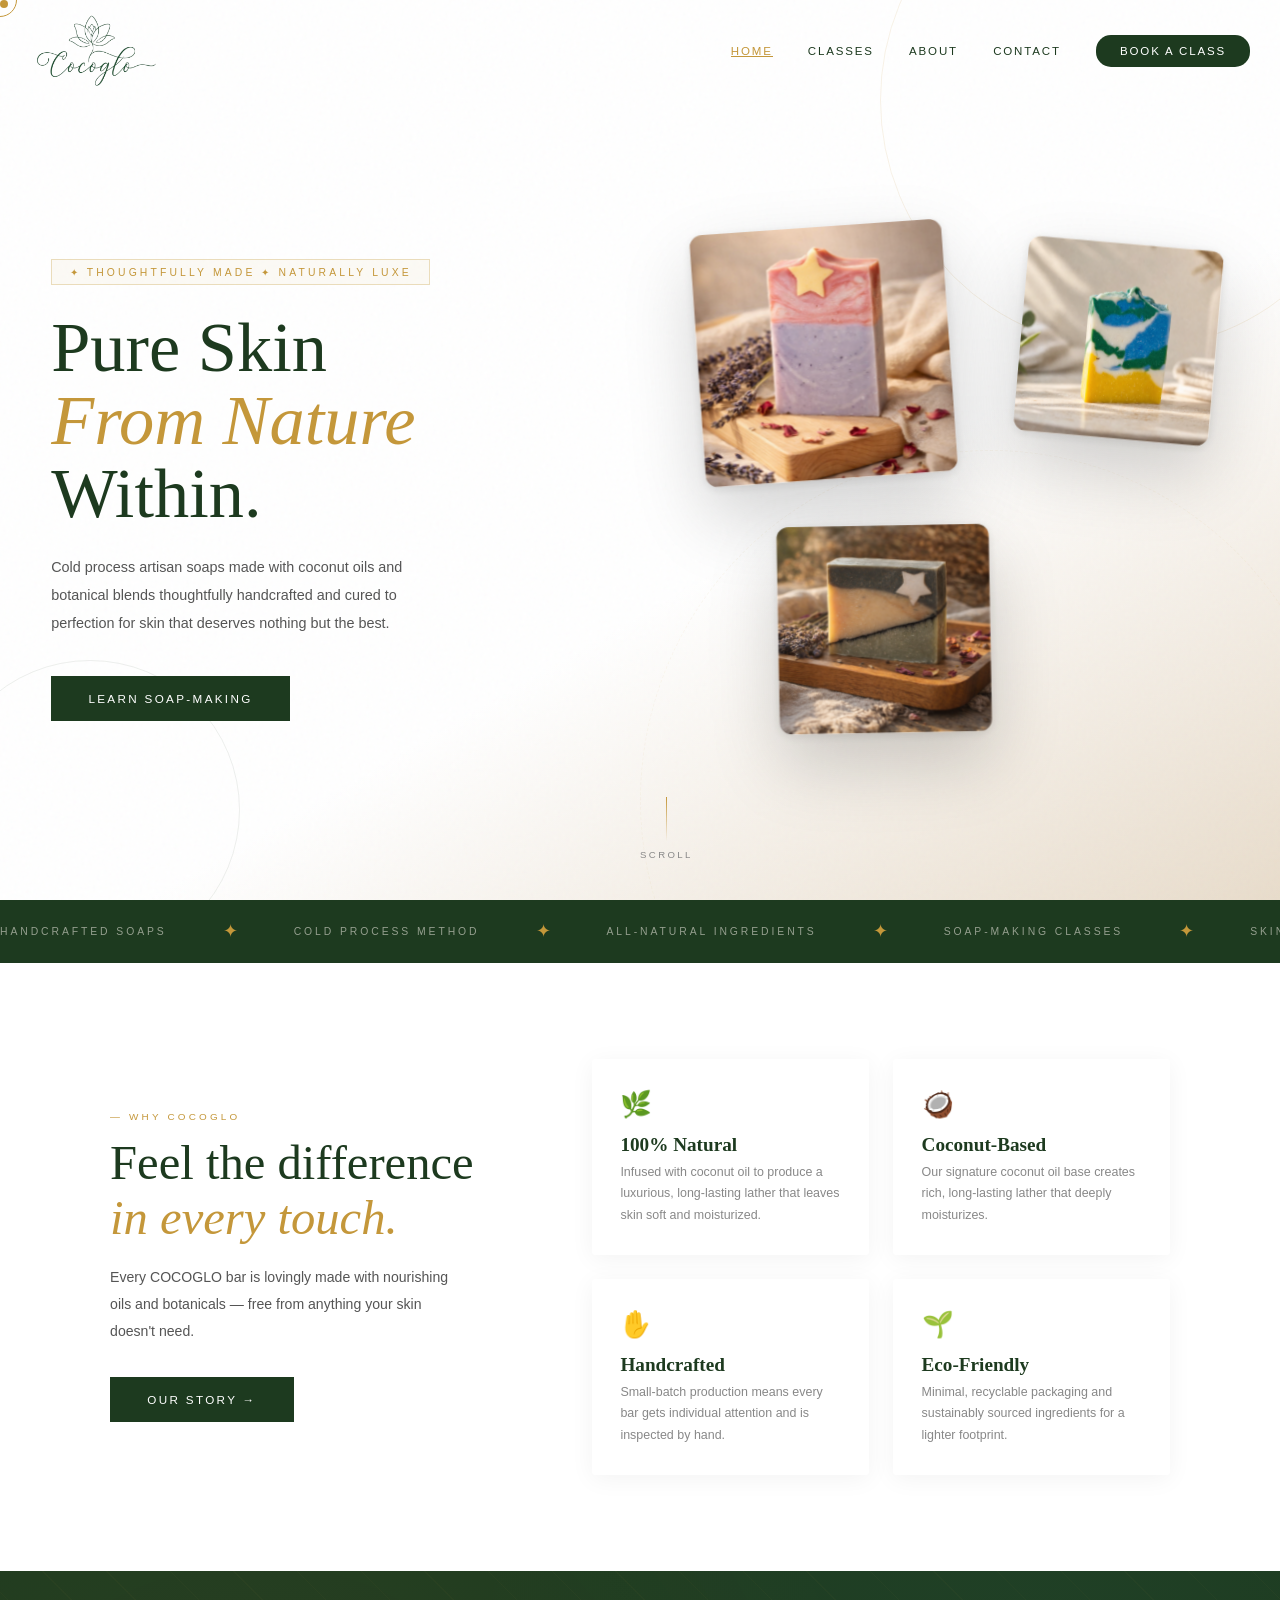
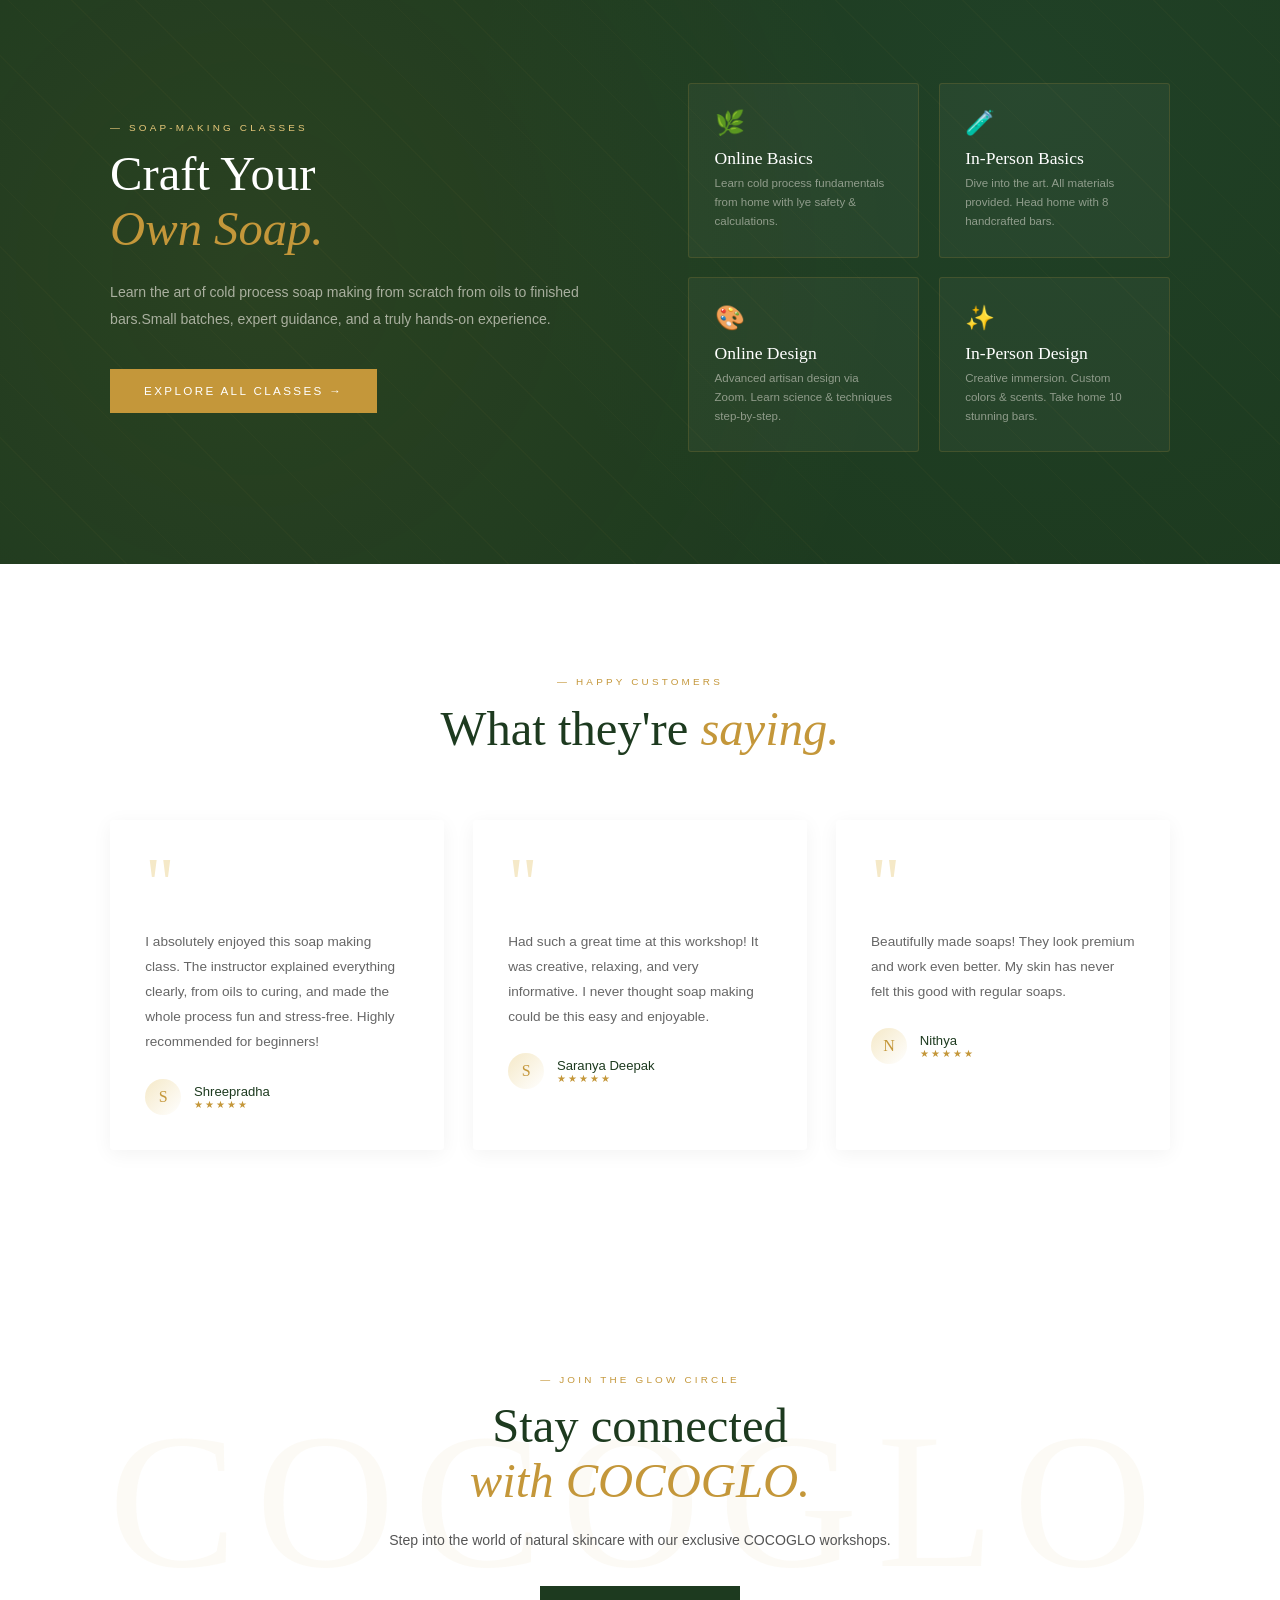
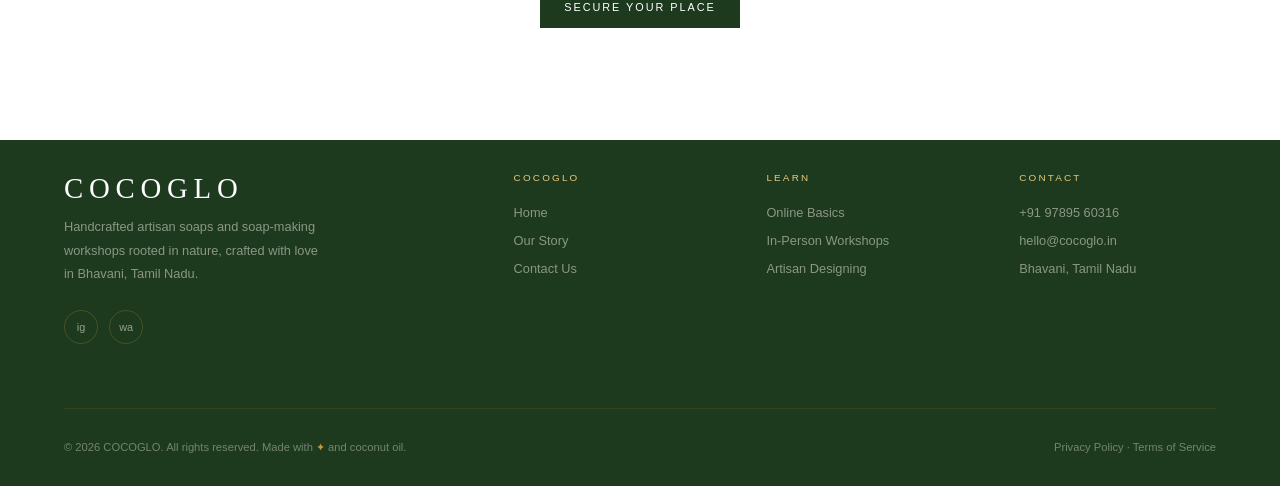
==== commit 3b320917: "v5" ====
--- a/index.html
+++ b/index.html
@@ -234,7 +234,7 @@
               "
             >
               Every COCOGLO bar is lovingly made with nourishing oils and
-              botanicals — free from anything your skin doesn’t need.
+              botanicals — free from anything your skin doesn't need.
             </p>
             <button class="btn btn-dark reveal d3" onclick="navigate('about')">
               Our Story →
@@ -717,6 +717,7 @@
       <div id="classesFooter"></div>
     </div>
 
+
     <!-- ═══════════════ CONTACT PAGE ═══════════════ -->
     <div class="page" id="page-contact">
       <section class="contact-hero">
--- a/styles.css
+++ b/styles.css
@@ -398,8 +398,10 @@
 .class-meta-icon { font-size:0.85em; }
 .class-card-foot { display:flex;align-items:center;justify-content:space-between;padding-top:1rem;border-top:1px solid rgba(196,151,58,0.12); }
 .class-price { font-family:'Cormorant Garamond',serif;font-size:1.35rem;color:var(--green-dark); }
-.book-btn { font-size:0.62rem;letter-spacing:0.18em;text-transform:uppercase;background:var(--green-dark);color:var(--cream);padding:0.6rem 1.2rem;border:none;cursor:pointer;font-family:'Jost',sans-serif;transition:background 0.3s; }
+.book-btn { font-size:0.62rem;letter-spacing:0.18em;text-transform:uppercase;background:var(--green-dark);color:var(--cream);padding:0.6rem 1.2rem;border:none;cursor:pointer;font-family:'Jost',sans-serif;transition:all 0.3s; }
 .book-btn:hover { background:var(--gold); }
+.book-btn-outline { background:transparent;color:var(--green-dark);border:1px solid var(--green-dark); }
+.book-btn-outline:hover { background:var(--green-dark);color:var(--cream); }
 
 /* BOOKING MODAL */
 .modal-overlay { position:fixed;inset:0;background:rgba(10,20,10,0.65);z-index:1000;display:none;align-items:center;justify-content:center;padding:2rem; }
@@ -609,7 +611,233 @@
   box-shadow: 0 15px 30px rgba(0,0,0,0.25);
 }
 
-@media(max-width:480px) { 
+@media(max-width:480px) {
   .values-grid { grid-template-columns:1fr; }
   #backToTop { bottom: 1.5rem; right: 1.5rem; width: 44px; height: 44px; }
 }
+
+/* ─── CLASS DETAIL PAGE ─── */
+.cd-hero {
+  min-height: 72vh;
+  position: relative;
+  display: flex;
+  align-items: flex-end;
+  overflow: hidden;
+}
+.cd-hero-img {
+  position: absolute;
+  inset: 0;
+  background-size: cover;
+  background-position: center;
+  transition: transform 8s ease;
+}
+.cd-hero:hover .cd-hero-img { transform: scale(1.04); }
+.cd-hero-overlay {
+  position: absolute;
+  inset: 0;
+  background: linear-gradient(to top, rgba(8,16,8,0.9) 0%, rgba(8,16,8,0.45) 50%, rgba(8,16,8,0.2) 100%);
+}
+.cd-hero-inner {
+  position: relative;
+  z-index: 1;
+  padding: 6rem 5% 4rem;
+  width: 100%;
+  max-width: 960px;
+}
+.cd-back-btn {
+  display: inline-flex;
+  align-items: center;
+  gap: 0.4rem;
+  font-size: 0.68rem;
+  letter-spacing: 0.16em;
+  text-transform: uppercase;
+  color: rgba(248,243,235,0.55);
+  background: transparent;
+  border: none;
+  cursor: pointer;
+  font-family: 'Jost', sans-serif;
+  margin-bottom: 2rem;
+  padding: 0;
+  transition: color 0.3s;
+}
+.cd-back-btn:hover { color: var(--gold-light); }
+.cd-hero-inner .class-level { margin-bottom: 1rem; display: inline-block; }
+.cd-title {
+  font-family: 'Cormorant Garamond', serif;
+  font-size: clamp(2rem, 4vw, 3.6rem);
+  font-weight: 300;
+  color: var(--cream);
+  line-height: 1.18;
+  margin-bottom: 1.8rem;
+  max-width: 720px;
+}
+.cd-hero-meta { display: flex; flex-wrap: wrap; gap: 0.75rem; }
+.cd-meta-chip {
+  display: inline-flex;
+  align-items: center;
+  gap: 0.4rem;
+  font-size: 0.72rem;
+  letter-spacing: 0.08em;
+  color: rgba(248,243,235,0.8);
+  background: rgba(255,255,255,0.1);
+  backdrop-filter: blur(8px);
+  border: 1px solid rgba(255,255,255,0.15);
+  padding: 0.38rem 0.9rem;
+  border-radius: 30px;
+  font-family: 'Jost', sans-serif;
+}
+
+/* Main two-column layout */
+.cd-main { padding: 5rem 5% 6rem; background: var(--cream); }
+.cd-main-inner { display: grid; grid-template-columns: 1fr 360px; gap: 5rem; align-items: start; }
+
+/* Content column */
+.cd-block { margin-bottom: 3.5rem; }
+.cd-block:last-child { margin-bottom: 0; }
+.cd-block-title {
+  font-family: 'Cormorant Garamond', serif;
+  font-size: 1.55rem;
+  font-weight: 400;
+  color: var(--green-dark);
+  margin-bottom: 1.2rem;
+  padding-bottom: 0.7rem;
+  border-bottom: 1px solid rgba(196,151,58,0.18);
+}
+.cd-desc, .cd-who { font-size: 0.92rem; color: var(--text-mid); line-height: 1.95; }
+
+/* What you'll learn checklist */
+.cd-learn-list { list-style: none; display: grid; grid-template-columns: 1fr 1fr; gap: 0.85rem 2.5rem; }
+.cd-learn-list li {
+  font-size: 0.88rem;
+  color: var(--text);
+  padding-left: 1.6rem;
+  position: relative;
+  line-height: 1.6;
+}
+.cd-learn-list li::before { content: '✓'; position: absolute; left: 0; color: var(--teal); font-weight: 700; }
+
+/* What's included list */
+.cd-includes-list { list-style: none; display: flex; flex-direction: column; gap: 0.75rem; }
+.cd-includes-list li {
+  font-size: 0.88rem;
+  color: var(--text);
+  padding-left: 1.8rem;
+  position: relative;
+  line-height: 1.65;
+}
+.cd-includes-list li::before { content: '🌿'; position: absolute; left: 0; font-size: 0.8rem; top: 0.1em; }
+
+/* FAQ accordion */
+.cd-faq-item { border-bottom: 1px solid rgba(196,151,58,0.12); cursor: pointer; }
+.cd-faq-q {
+  display: flex;
+  justify-content: space-between;
+  align-items: center;
+  padding: 1.1rem 0;
+  font-size: 0.9rem;
+  color: var(--text);
+  font-weight: 500;
+  gap: 1rem;
+  transition: color 0.2s;
+}
+.cd-faq-item:hover .cd-faq-q { color: var(--green-dark); }
+.cd-faq-icon {
+  font-size: 1.3rem;
+  color: var(--gold);
+  flex-shrink: 0;
+  line-height: 1;
+  transition: transform 0.35s var(--transition);
+}
+.cd-faq-item.open .cd-faq-icon { transform: rotate(45deg); }
+.cd-faq-a {
+  max-height: 0;
+  overflow: hidden;
+  font-size: 0.86rem;
+  color: var(--text-mid);
+  line-height: 1.85;
+  transition: max-height 0.4s ease, padding 0.3s;
+}
+.cd-faq-item.open .cd-faq-a { max-height: 220px; padding-bottom: 1.2rem; }
+
+/* Booking sidebar */
+.cd-sidebar { position: sticky; top: 120px; }
+.cd-book-card {
+  background: var(--white);
+  border: 1px solid rgba(196,151,58,0.22);
+  border-radius: 8px;
+  padding: 2rem;
+  box-shadow: 0 16px 48px rgba(0,0,0,0.08);
+}
+.cd-book-price {
+  font-family: 'Cormorant Garamond', serif;
+  font-size: 2.8rem;
+  font-weight: 300;
+  color: var(--green-dark);
+  line-height: 1;
+  margin-bottom: 0.35rem;
+}
+.cd-book-format {
+  font-size: 0.65rem;
+  letter-spacing: 0.22em;
+  text-transform: uppercase;
+  color: var(--gold);
+  margin-bottom: 1.2rem;
+  font-family: 'Jost', sans-serif;
+}
+.cd-book-chips { display: flex; gap: 0.6rem; flex-wrap: wrap; }
+.cd-book-chips .cd-meta-chip {
+  color: var(--text-mid);
+  background: rgba(29,58,31,0.05);
+  border-color: rgba(29,58,31,0.1);
+}
+.cd-book-btn {
+  width: 100%;
+  margin-top: 1.5rem;
+  padding: 1rem;
+  font-size: 0.72rem;
+  letter-spacing: 0.18em;
+  text-transform: uppercase;
+  border: none;
+  cursor: pointer;
+  font-family: 'Jost', sans-serif;
+  transition: background 0.3s;
+}
+.cd-book-note {
+  font-size: 0.72rem;
+  color: var(--text-light);
+  text-align: center;
+  margin-top: 0.85rem;
+  line-height: 1.65;
+}
+.cd-book-divider { border: none; border-top: 1px solid rgba(196,151,58,0.14); margin: 1.5rem 0; }
+.cd-book-incl-title {
+  font-size: 0.62rem;
+  letter-spacing: 0.2em;
+  text-transform: uppercase;
+  color: var(--text-light);
+  margin-bottom: 0.8rem;
+  font-family: 'Jost', sans-serif;
+}
+.cd-book-incl ul { list-style: none; display: flex; flex-direction: column; gap: 0.55rem; }
+.cd-book-incl ul li {
+  font-size: 0.8rem;
+  color: var(--text-mid);
+  padding-left: 1.3rem;
+  position: relative;
+  line-height: 1.55;
+}
+.cd-book-incl ul li::before { content: '✓'; position: absolute; left: 0; color: var(--teal); font-size: 0.75rem; font-weight: 700; }
+
+/* Responsive */
+@media(max-width:960px) {
+  .cd-main-inner { grid-template-columns: 1fr; gap: 3rem; }
+  .cd-sidebar { position: static; }
+  .cd-book-card { max-width: 500px; }
+}
+@media(max-width:640px) {
+  .cd-learn-list { grid-template-columns: 1fr; }
+  .cd-hero-inner { padding: 5rem 5% 3rem; }
+  .cd-title { font-size: clamp(1.8rem, 6vw, 2.6rem); }
+  .cd-book-card { max-width: 100%; }
+  .cd-main { padding: 3.5rem 5% 4rem; }
+}
